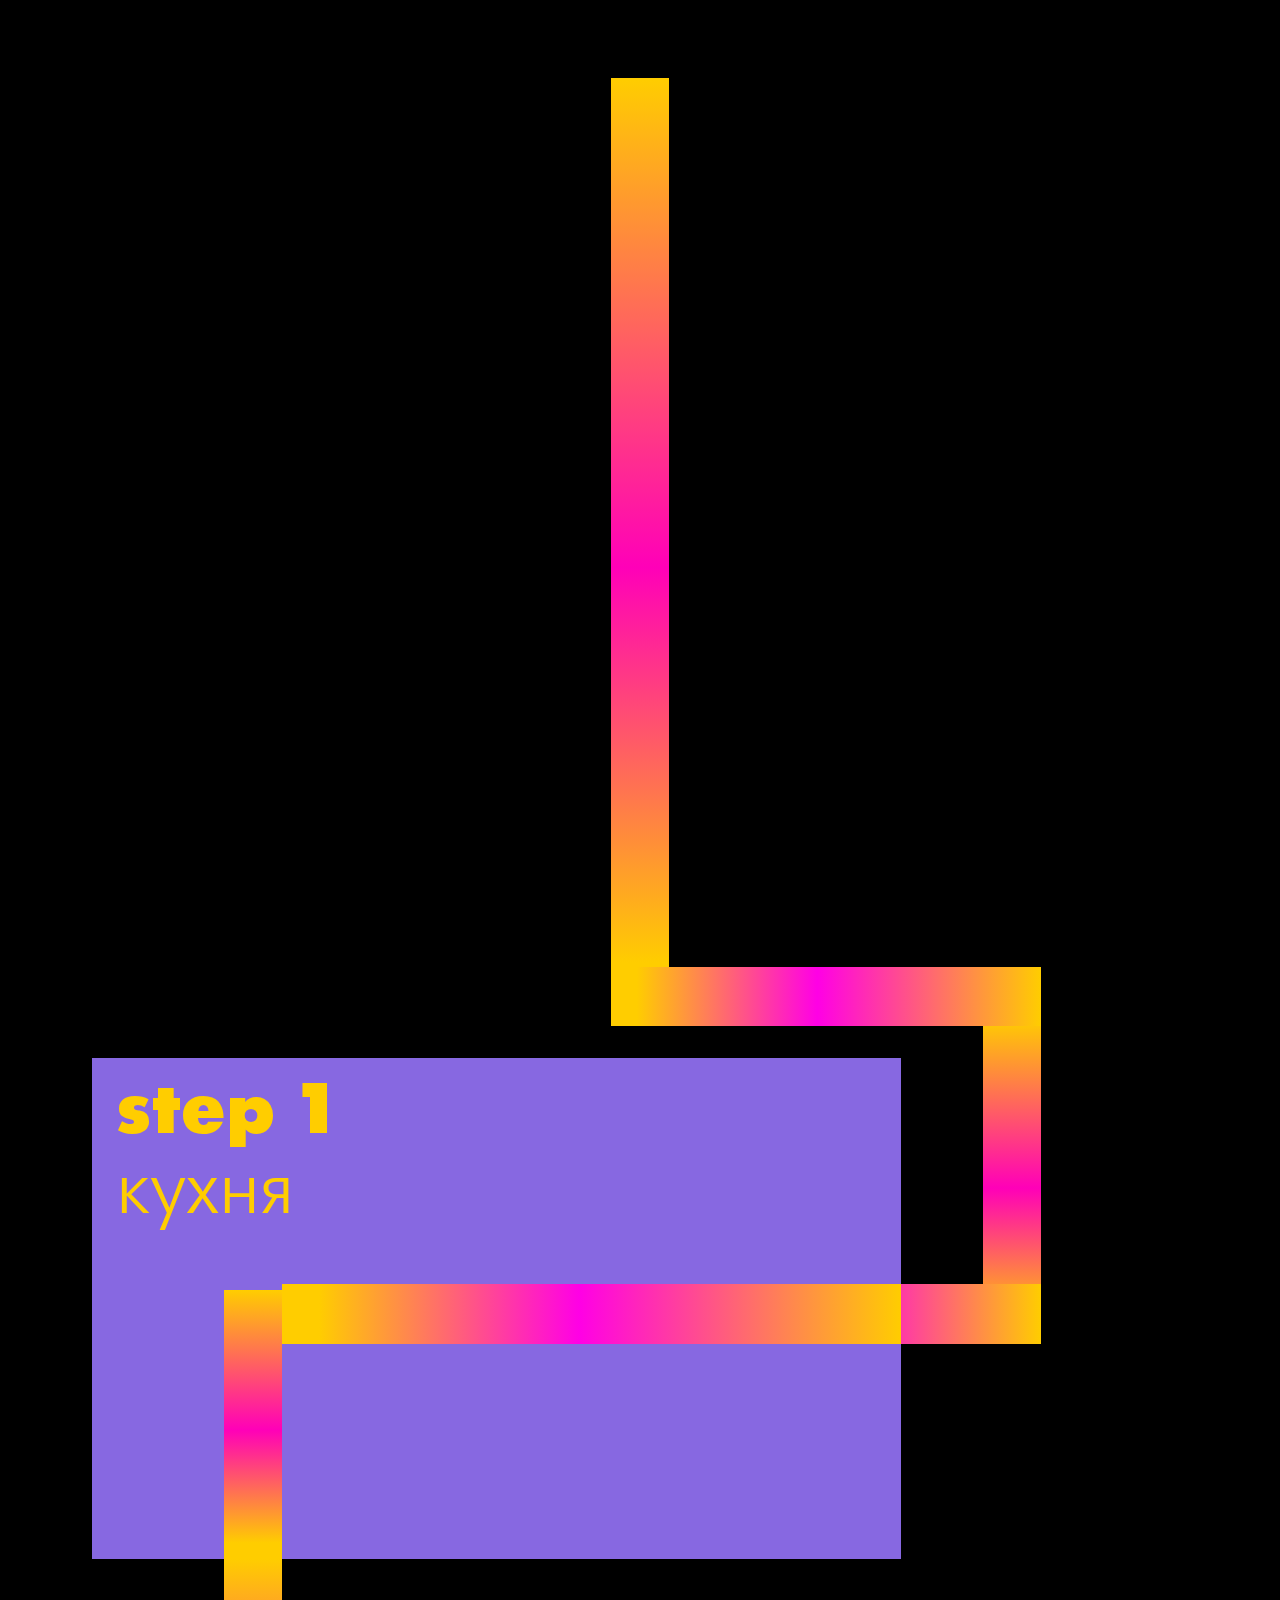
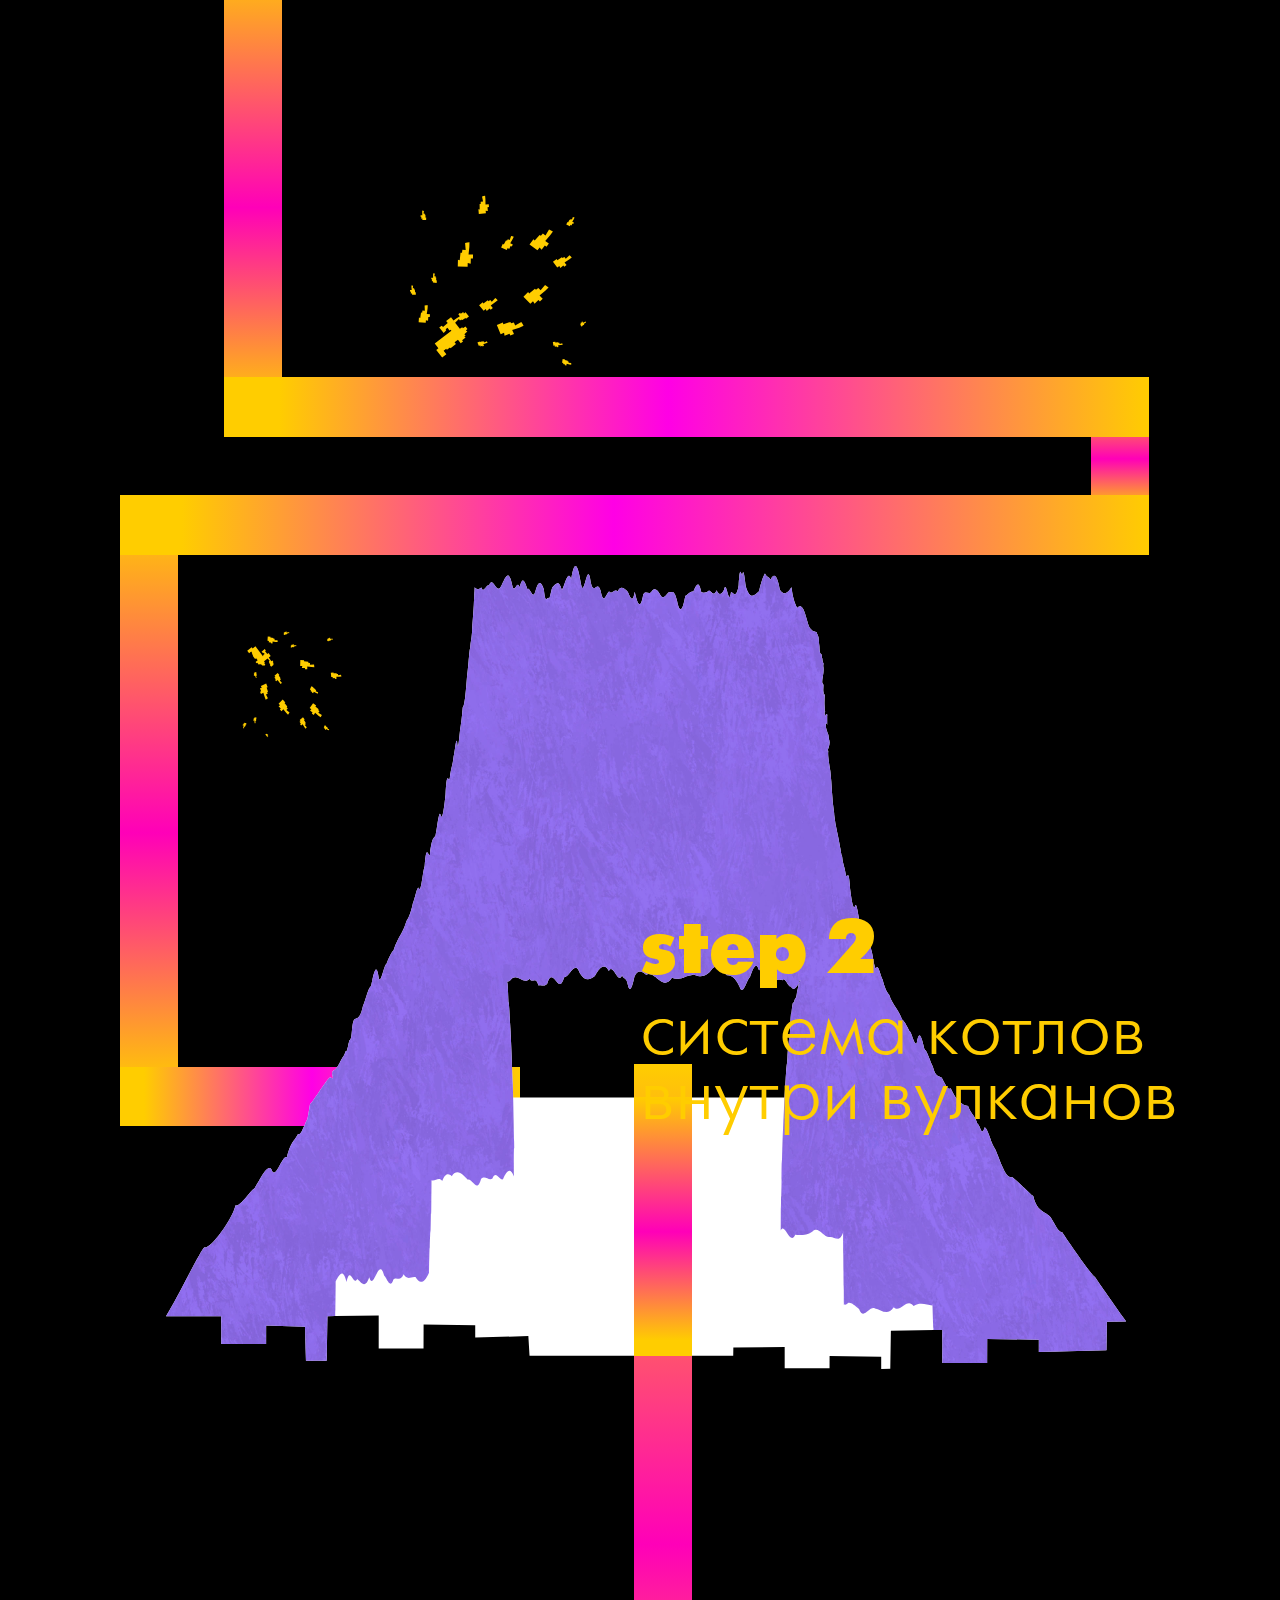
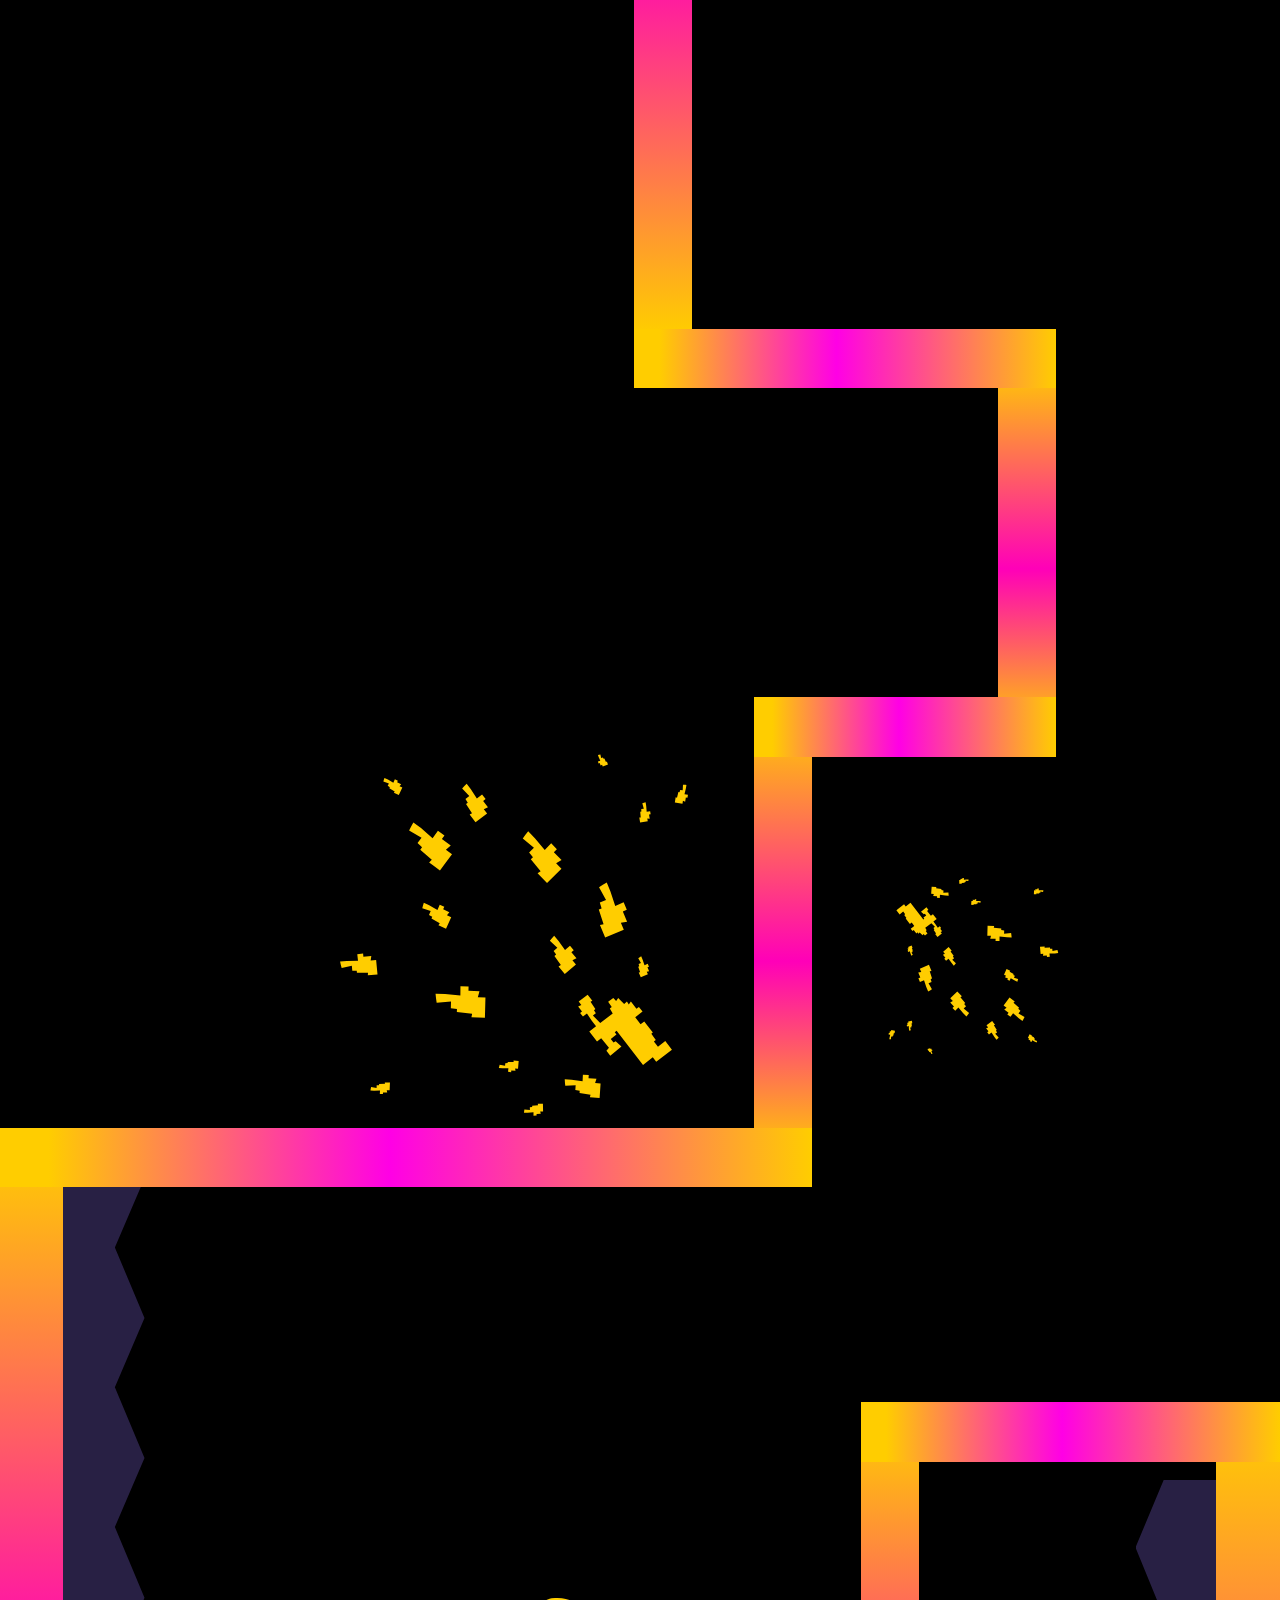
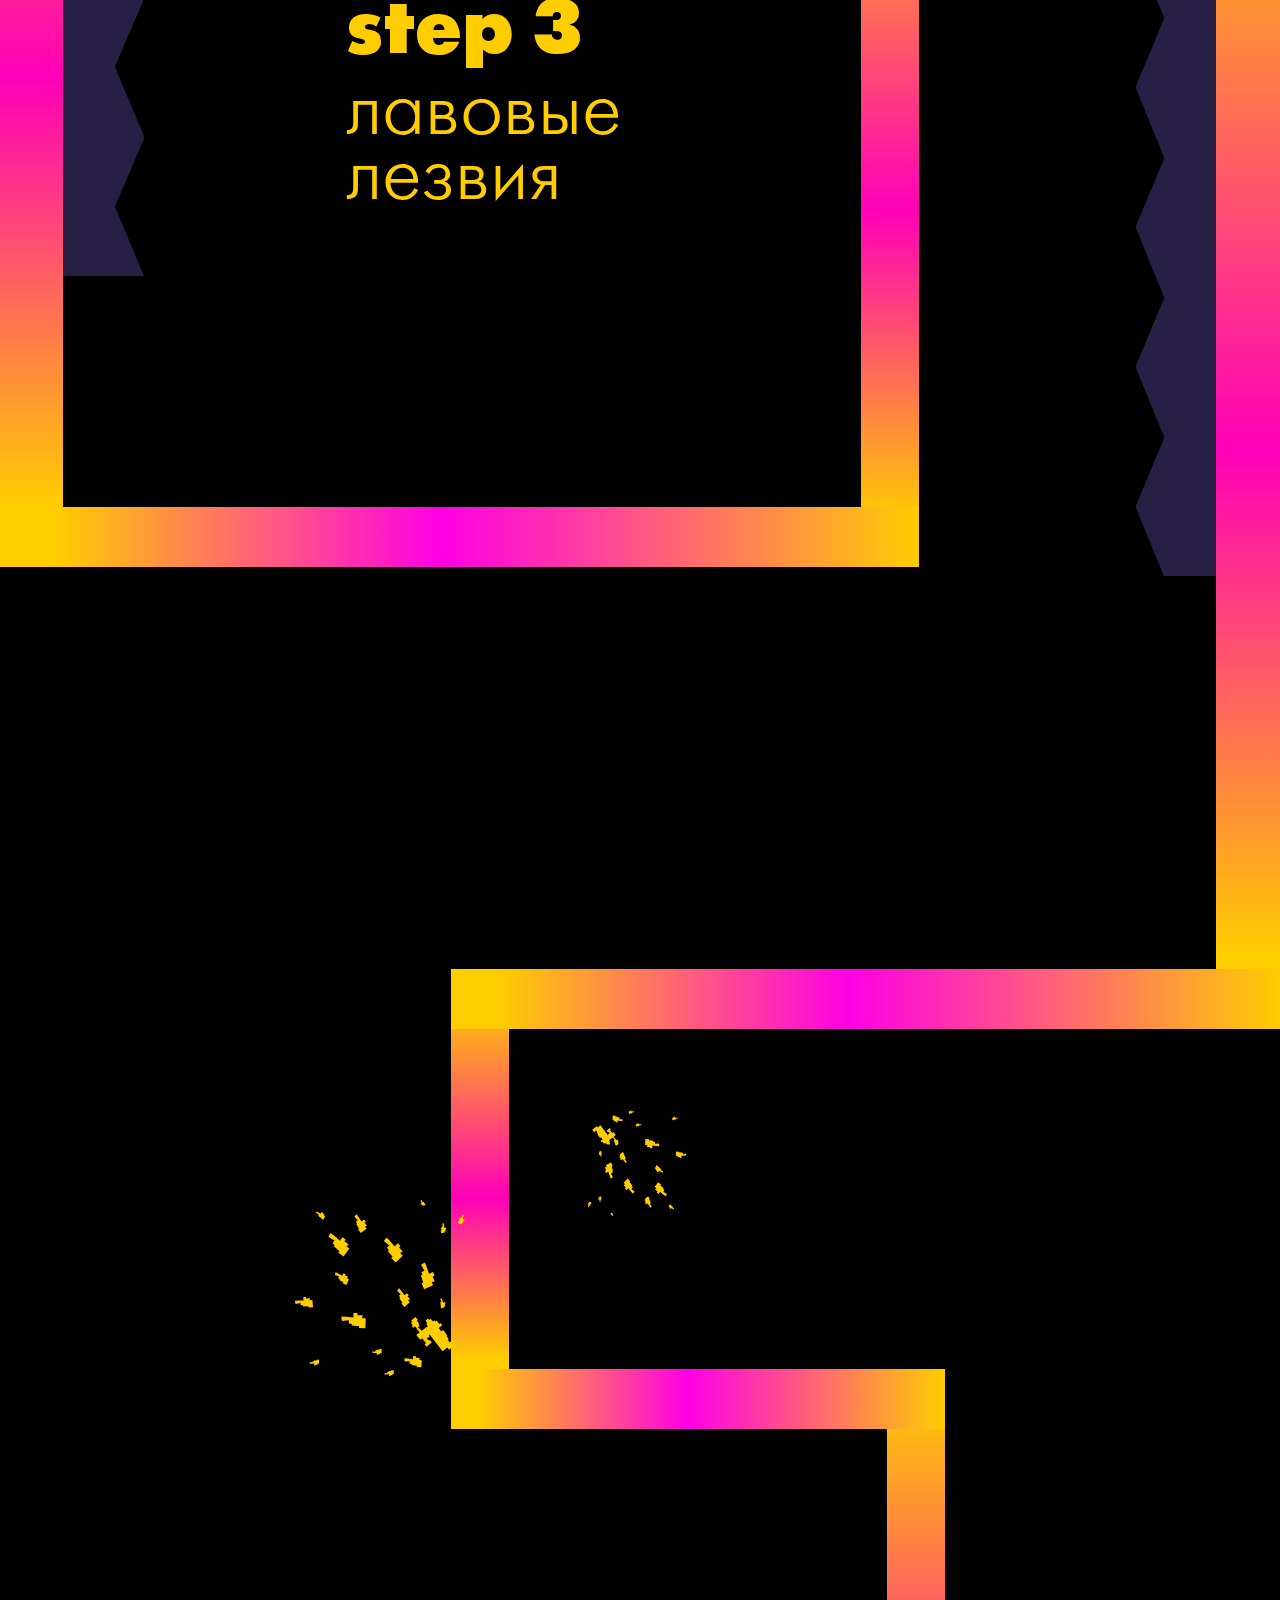
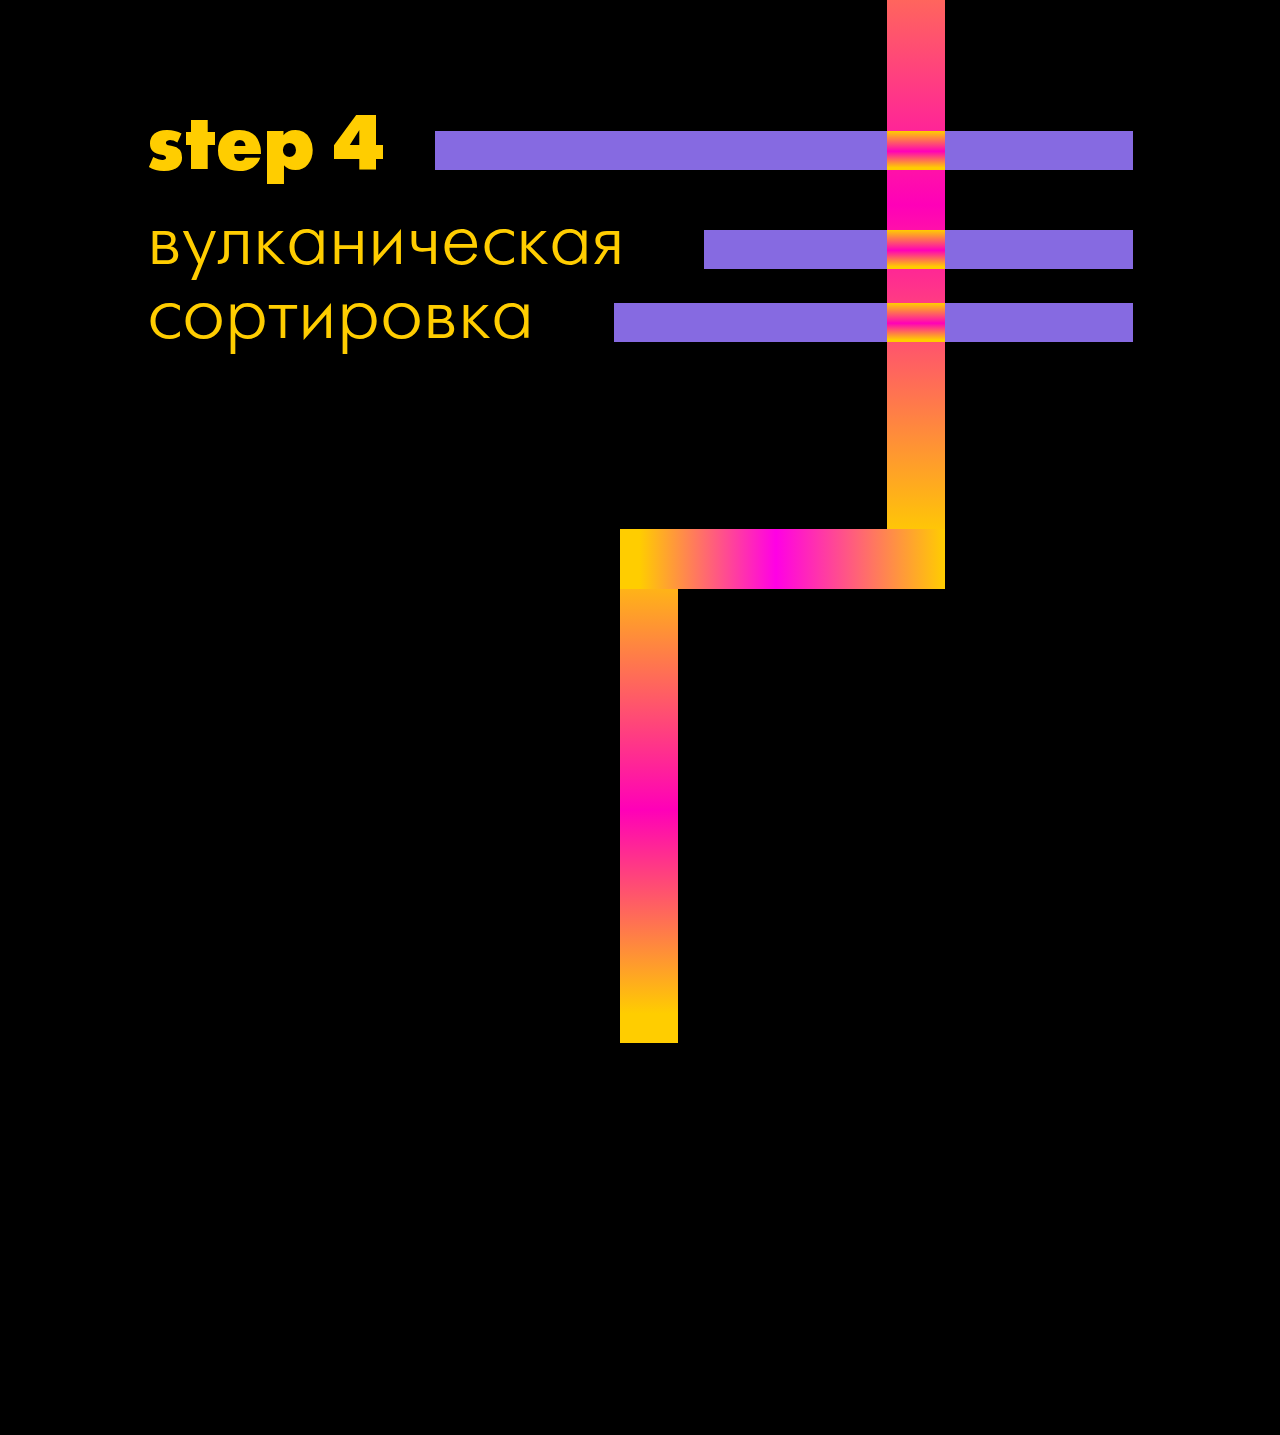
==== index.html @ bd67bb0a "dd" ====
<!DOCTYPE html>
<html lang="en" dir="ltr">
  <head>
    <meta charset="utf-8">
    <meta name="viewport" content="width=device-width">
    <link rel="stylesheet" href="stylesheets/style.css">
    <title></title>
    <style media="screen">
    html {
      background: grey;
    }
      body {
        background-color: black;
        /* width: 1280px; */
        margin: 0 auto;
        position: relative;
        display: block;
      }
      body::before {
content: "";
position: absolute;
left: 0;
top: 0;
right: 0;
/* background: url('images/phone.png') no-repeat; */
height: 100%;
display: block;
opacity: .2;
}


@media only screen and (min-device-width: 768px) and (max-device-width: 1024px) {
.bleach {
  left: 9%;
  top: 0%;
}
.name {
  width: 50%;
  height: 50%;
}
.begin {
    left: 34.8%;
}
.bag {
    right: 0%;
  }
  .sort p {
  line-height: 73px;
  margin-top: 73px;
  }
  .bladestext p {
  line-height: 51px;
  margin-top: 12px;
  }
  .deskbowltext p {
    line-height: 51px;
    margin-top: 12px;
  }
  .deskbowltext {
    top: 31.1%;
  }
  .sprite {
    height: 200px;
    width: 226.6px;
    animation: mobilesprite 0.7s steps(1) alternate infinite;
  }
  .sprite2 {
    height: 200px;
    width: 226.6px;
    animation: mobilesprite 0.7s steps(1) alternate infinite;
  }
  .sprite3 {
    height: 200px;
    width: 226.6px;
    animation: mobilesprite 0.7s steps(1) alternate infinite;
  }
  .sprite4 {
    left: 15%;
    height: 200px;
    width: 226.6px;
    animation: mobilesprite 0.7s steps(1) alternate infinite;
  }
  .q {
    right: 93.08%
  }
  .u {
    left: 93%;
  }
  .contain {
    margin-top: 120%;
}
}
@keyframes mobilesprite {
  0% {background-position: 0px;}
  20% {background-position: -226.6px;}
  40% {background-position: -453.2px;}
  60% {background-position: -679.8px;}
  80% {background-position: -906.4px;}
}
@media only screen and (min-device-width: 1310px) and (max-device-width: 1440px) {
.main img {
margin-top: 7%;
}
.begin {
left: 38.8%;
}
}
@media only screen and (min-device-width: 320px) and (max-device-width: 480px) and (orientation: portrait) {
.bleach {
  display: none;
}
.begin {
  background: url("images/upphone.svg") no-repeat;
  background-size: contain;
  left: calc(50% - 35px);
  top: 1%;
  width: 70px;
  height: 60px;
}
.kitchen {
  top: 22%;
    bottom: 73%;
    left: 9.2%;
    right: 20.6%;
}
.kitchentwo {
  top: 22%;
    bottom: 73%;
    left: 9.2%;
    right: 20.6%;
    opacity: 1;
}
.kitchen h1 {
  margin-left: 10px;
  padding-top: 10px;
  font-size: 10vw;
}
.kitchen p {
  font-size: 10vw;
  margin-top: -10px;
  margin-left: 10px;
}
.kitchenline {
  height: 5.66vw;
    bottom: 75.3%;
    left: 25.5%;
    right: 20.6%;
}
.kitchenline2 {
  top: 24.32%;
    left: 25.5%;
    right: 67.97%;
    bottom: 73%;
    z-index: 19;
}
.main {
  display: none;
}
.phonemain {
display: block;
position: relative;
padding-top: 97%;
}
.phonemain img {
  width: 100%;
}
.deskbowl {
  display: none;
}
.phbowl {
  position: relative;
  background: url("images/fifi.svg") no-repeat;
  background-size: 120% auto;
  background-position: center;
  width: 100vw;
  height: 100vw;
  margin-top: 375vw;
}
.deskbowltext {
  right: 11%;
    top: 548vw;
}
.deskbowltext h1 {
  font-size: 10vw;
}
.deskbowltext p {
  margin-top: 10px;
  font-size: 10vw;
  line-height: 9vw;
  width: 76vw;
}
.sprite {
  width: 32.58vw;
  height: 29.92vw;
  top: auto;
  bottom: 327vw;
}
.sprite2 {
  width: 32.58vw;
  height: 29.92vw;
  top: 51%;
  left: 54%;
}
.sprite3 {
  top: 518vw;
right: 48%;
width: 32.58vw;
height: 29.92vw;
}
.sprite4 {
  top: 20%;
  left: 18%;
  width: 32.58vw;
  height: 29.92vw;
}
.bowl h1 {
  margin-left: 21px;
  margin-top: -320px;
  font-size: 6vw;
  width: 300px;
}
.bowl p {
  margin-left: 21px;
  margin-top: -7px;
  font-size: 6vw;
  width: 280px;
  line-height: 28px;
}
.contain {
  margin-top: 181%
}
.blades {
}
.bladestwo {

}
.blade-right {
  position: relative;
  height: 421px;
  width: 30px;
  display: inline-block;
  background-image: url("images/jojo.svg");
  background-position: top 0px right 0px;
  animation: bladee 2s steps(1) infinite;
}
.blade-leftt {
  position: relative;
  height: 421px;
  display: inline-block;
  width: 110.5px;
  overflow: hidden;
  margin-left: -25px;
  background-image: url("images/jojo.svg");
  background-position: top 0px right 0px;
animation: bladee 2s steps(1) infinite;
}
.bladee-leftt {
  position: relative;
  height: 421px;
  display: inline-block;
  width: 110.5px;
  background-image: url("images/jojo.svg");
  background-position: top 0px right 0px;
  animation: bladee 2s steps(1) infinite;
}

.bladee-right {
  position: relative;
  height: 421px;
  width: 30px;
  margin-left: -25px;
  display: inline-block;
  background-image: url("images/jojo.svg");
  background-position: top 0px right 30px;
  animation: bladeetwo 2s steps(1) infinite;
}
.line1 {
  top: 150px;
  height: 6.1vw;
  left: 22%;
  right: 7%;
}
.line2 {
  top: 192px;
  height: 6.1vw;
  left: 42%;
  right: 7%;

}
.line3 {
top: 231px;
height: 6.1vw;
left: 35%;
right: 7%;
}
.squaree {
    position: absolute;
    width: 2.2vw;
    height: 2.2vw;
    right: 0;
    animation: step1 1s alternate infinite;
}
.sort {
  margin-top: 94%;
  padding: 0px;
}
.sort h1 {
  font-size: 10vw;
  margin-left: 7%;
  margin-bottom: 0px;
}
.sort p {
  font-size: 10vw;
  line-height: 9vw;
  margin-left: 7%;
  margin-top: 7vw;
  width: 60vw;
}
.bladestext {
  left: 48%;
    top: 53%;
}
.bladestext h1 {
  font-size: 10vw;
}
.bladestext p {
  font-size: 10vw;
  width: 1vw;
  line-height: 9vw;
  margin-top: 4vw;
}
.endgame {
  margin-top: 401%;
}
.a {
  top: 78px;
  bottom: 82.6%;
  left: 47%;
  right: 47.2%;
}
.b {
  height: 5.66vw;
    left: 47%;
    bottom: 82.6%;
    right: 6.7%;
}
.c {
  bottom: 75.3%;
  top: 17.2%;
  left: 87.8%;
  right: 6.7%;
}
.d {
  left: 52.1%;
      height: 5.66vw;
      right: 6.7%;
      bottom: 75.3%;
}
.e {
  top: 23.9%;
    bottom: 70%;
    left: 25.5%;
    right: 67.97%;
}
.f {
  left: 25.5%;
    right: 15.23%;
  bottom: 70%;
height: 5.66vw;
}
.g {
  top: 30%;
    left: 79.2%;
    right: 15.23%;
    bottom: 68%;
}
.h {
  height: 5.66vw;
    bottom: 68%;
    left: 9.4%;
    right: 15.23%;
}
.i {
top: 32%;
right: 85.1%;
}
.j {
  height: 5.66vw;
    bottom: 65.2%;
    left: 9.4%;
    right: 46%;
}
.k {
  top: 34.41%;
    bottom: 50.3%;
    right: 46%;
    left: 48.5%;
    z-index: 1;
}
.l {
  bottom: 50.3%;
  height: 5.66vw;
    left: 48.5%;
    right: 6.5%;
}
.m {
  top: 49.5%;
    bottom: 49.5%;
    left: 87.5%;
    right: 6.5%;
}
.n {
  height: 5.66vw;
bottom: 49.5%;
left: 19.5%;
right: 6.5%;
}
.o {
  left: 19.5%;
  top: 50.5%;
  right: 74.5%;
  bottom: 46%;

}
.p {
  height: 5.66vw;
    bottom: 46%;
    left: 0%;
    right: 74.5%;
  }
.q {
  top: 54%;
    bottom: 31.5%;
    left: 0%;
    right: 88%;
}
.r {
  height: 5.66vw;
    bottom: 31.5%;
    left: 0%;
    right: 46%;
}
.s {
  top: 59%;
    bottom: 31.5%;
    left: 48%;
    right: 46%;
}
.t {
  height: 5.66vw;
bottom: 40.8%;
left: 48%;
right: 0%;
}
.u {
  top: 59%;
    left: 87.9%;
    bottom: 25.6%;
    right: 0%;
}
.v {
  height: 5.66vw;
    bottom: 25.6%;
    left: 54.2%;
    right: 0%;
}
.w {
  top: 74.2%;
  left: 54.2%;
  right: 40%;
  bottom: 23.1%;
}
.ac {
  height: 5.66vw;
  bottom: 23.1%;
  left: 54.2%;
  right: 16%;
}
.ad {
  top: 76.7%;
    bottom: 10.8%;
    left: 78%;
    right: 16%;
}
.ae {
  right: 16%;
  height: 5.66vw;
    bottom: 10.8%;
    left: 48.4%;
}
.af {
  top: 88.8%;
bottom: 4%;
left: 48.4%;
right: 46.07%;
}
}

    </style>
  </head>


  <body>
<div class="sprite">
</div>
<div class="sprite2">
</div>
<div class="sprite3">
</div>
<div class="brizgcont">
</div>
<div class="sdohlacontparent">
  <div class="sdohlacont">
  </div>
</div>


<div class="sdohlacont2">
</div>
<div class="sdohlacont3">
</div>
<div class="littlecont">
</div>
<div class="littlecont2">
</div>

<div class="a">

</div>
<div class="b">

</div>
<div class="c">

</div>
<div class="d">

</div>
<div class="e">

</div>
<div class="f">

</div>
<div class="g">

</div>
<div class="h">

</div>
<div class="i">

</div>
<div class="j">

</div>
<div class="k">

</div>
<div class="l">

</div>
<div class="m">

</div>
<div class="n">

</div>
<div class="o">

</div>
<div class="p">

</div>
<div class="q">

</div>
<div class="r">

</div>
<div class="s">

</div>
<div class="t">

</div>
<div class="u">

</div>
<div class="v">

</div>
<div class="w">

</div>

<div class="ac">

</div>
<div class="ad">

</div>
<div class="ae">

</div>
<div class="af">

</div>

    <div class="begin">
    </div>
    <div class="main">
      <img src="images/desktop.svg" alt="">
    </div>
    <div class="phonemain">
<img src="images/mainvul.svg" alt="">
    </div>

  <div class="kitchen">
  <h1>step 1</h1>
  <p>кухня</p>
  </div>

  <div class="kitchentwo">
  <div class="banana">
    <img src="images/banana.svg" alt="">
  </div>
  <div class="banana2">
    <img src="images/banana.svg" alt="">
  </div>
  <div class="banana3">
    <img src="images/banana.svg" alt="">
  </div>
  <div class="lemon">
    <img src="images/lemon.svg" alt="">
  </div>
  <div class="lemon2">
  <img src="images/lemon.svg" alt="">
  </div>
  <div class="lemon3">
    <img src="images/lemon.svg" alt="">
  </div>
  </div>

    <div class="kitchenline">
    </div>
    <div class="kitchenline2">
    </div>


      <div class="deskbowl">
          <img src="images/fifi.svg" alt="">
          <div class="candy">
      <div class="candy1">
      <img src="images/candy.svg" alt="">
      </div>
      <div class="candy2">
      <img src="images/candy.svg" alt="">
      </div>
      <div class="candy3">
      <img src="images/candy.svg" alt="">
      </div>
      <div class="candy4">
      <img src="images/candy.svg" alt="">
      </div>
          </div>
          <div class="candyline">
          </div>
      </div>

<div class="phbowl">

</div>





<div class="contain">
    <div class="blades">
      <div class="blade-right">
      </div>
      <div class="blade-leftt">
      </div>
    </div>

    <div class="bladestwo">

      <div class="bladee-leftt">
      </div>
      <div class="bladee-right">
      </div>

    </div>

</div>

<div class="bladestext">
  <h1>step 3</h1>
  <p>лавовые лезвия</p>
</div>

<div class="deskbowltext">
  <h1>step 2</h1>
  <p>cистема котлов внутри вулканов</p>
</div>

    <div class="sort">
      <h1>step 4</h1>
      <p>вулканическая сортировка</p>
      <div class="line1">
<div class="response">
<div class="squaree">
</div>
<div class="squaree2">
</div>
<div class="squaree3">
</div>
<div class="squaree4">
</div>
<div class="squaree5">
</div>
<div class="squaree6">
</div>
</div>

<div class="response2">
<div class="squaree">
</div>
<div class="squaree2">
</div>
<div class="squaree3">
</div>
<div class="squaree4">
</div>
<div class="squaree5">
</div>
<div class="squaree6">
</div>
</div>
        <div class="aaaa">
        </div>
      </div>
      <div class="line2">
        <div class="response3">
        <div class="squaree">
        </div>
        <div class="squaree2">
        </div>
        <div class="squaree3">
        </div>
        <div class="squaree4">
        </div>
        <div class="squaree5">
        </div>
        <div class="squaree6">
        </div>
        </div>
        <div class="response4">
        <div class="squaree">
        </div>
        <div class="squaree2">
        </div>
        <div class="squaree3">
        </div>
        <div class="squaree4">
        </div>
        <div class="squaree5">
        </div>
        <div class="squaree6">
        </div>
        </div>
        <div class="aaaa2">
        </div>
      </div>

      <div class="line3">
        <div class="response5">
        <div class="squaree">
        </div>
        <div class="squaree2">
        </div>
        <div class="squaree3">
        </div>
        <div class="squaree4">
        </div>
        <div class="squaree5">
        </div>
        <div class="squaree6">
        </div>
        </div>

        <div class="response6">
        <div class="squaree">
        </div>
        <div class="squaree2">
        </div>
        <div class="squaree3">
        </div>
        <div class="squaree4">
        </div>
        <div class="squaree5">
        </div>
        <div class="squaree6">
        </div>
        </div>
        <div class="aaaa3">
        </div>
      </div>
    </div>



    <div class="umirayu">
    <!-- <div class="squares">
      <div class="square">
      </div>
      <div class="square2">
      </div>
      <div class="square3">
      </div>
      <div class="square4">
      </div>
      <div class="square5">
      </div>
      <div class="square6">
      </div>
      <div class="square7">
      </div>
      <div class="square8">
      </div>
      <div class="square9">
      </div>
      <div class="square10">
      </div>
      <div class="square11">
      </div>
      <div class="square12">
      </div>
    </div> -->
    <!-- <div class="squares2">
      <div class="square">
      </div>
      <div class="square2">
      </div>
      <div class="square3">
      </div>
      <div class="square4">
      </div>
      <div class="square5">
      </div>
      <div class="square6">
      </div>
      <div class="square7">
      </div>
      <div class="square8">
      </div>
      <div class="square9">
      </div>
      <div class="square10">
      </div>
      <div class="square11">
      </div>
      <div class="square12">
      </div>
    </div> -->
    <!-- <div class="squares3">
      <div class="square">
      </div>
      <div class="square2">
      </div>
      <div class="square3">
      </div>
      <div class="square4">
      </div>
      <div class="square5">
      </div>
      <div class="square6">
      </div>
      <div class="square7">
      </div>
      <div class="square8">
      </div>
      <div class="square9">
      </div>
      <div class="square10">
      </div>
      <div class="square11">
      </div>
      <div class="square12">
      </div>
    </div> -->
    </div>


    <div class="endgame">
    <img src="images/bonap.svg" alt="">
    </div>

<div class="parent">
  <div class="bottom">
  </div>
</div>

<div class="sprite4">
</div>

<div class="bleach">
  <div class="name">
<img src="images/name.svg" alt="">
  </div>
</div>
<div class="bag">
  <div class="name2">
<img src="images/name2.svg" alt="">
  </div>
</div>
</body>
</html>
---- stylesheets/style.css ----
@import "reset.css";
@import "layout.css";
@import "lines.css";
@import "responsive.css";
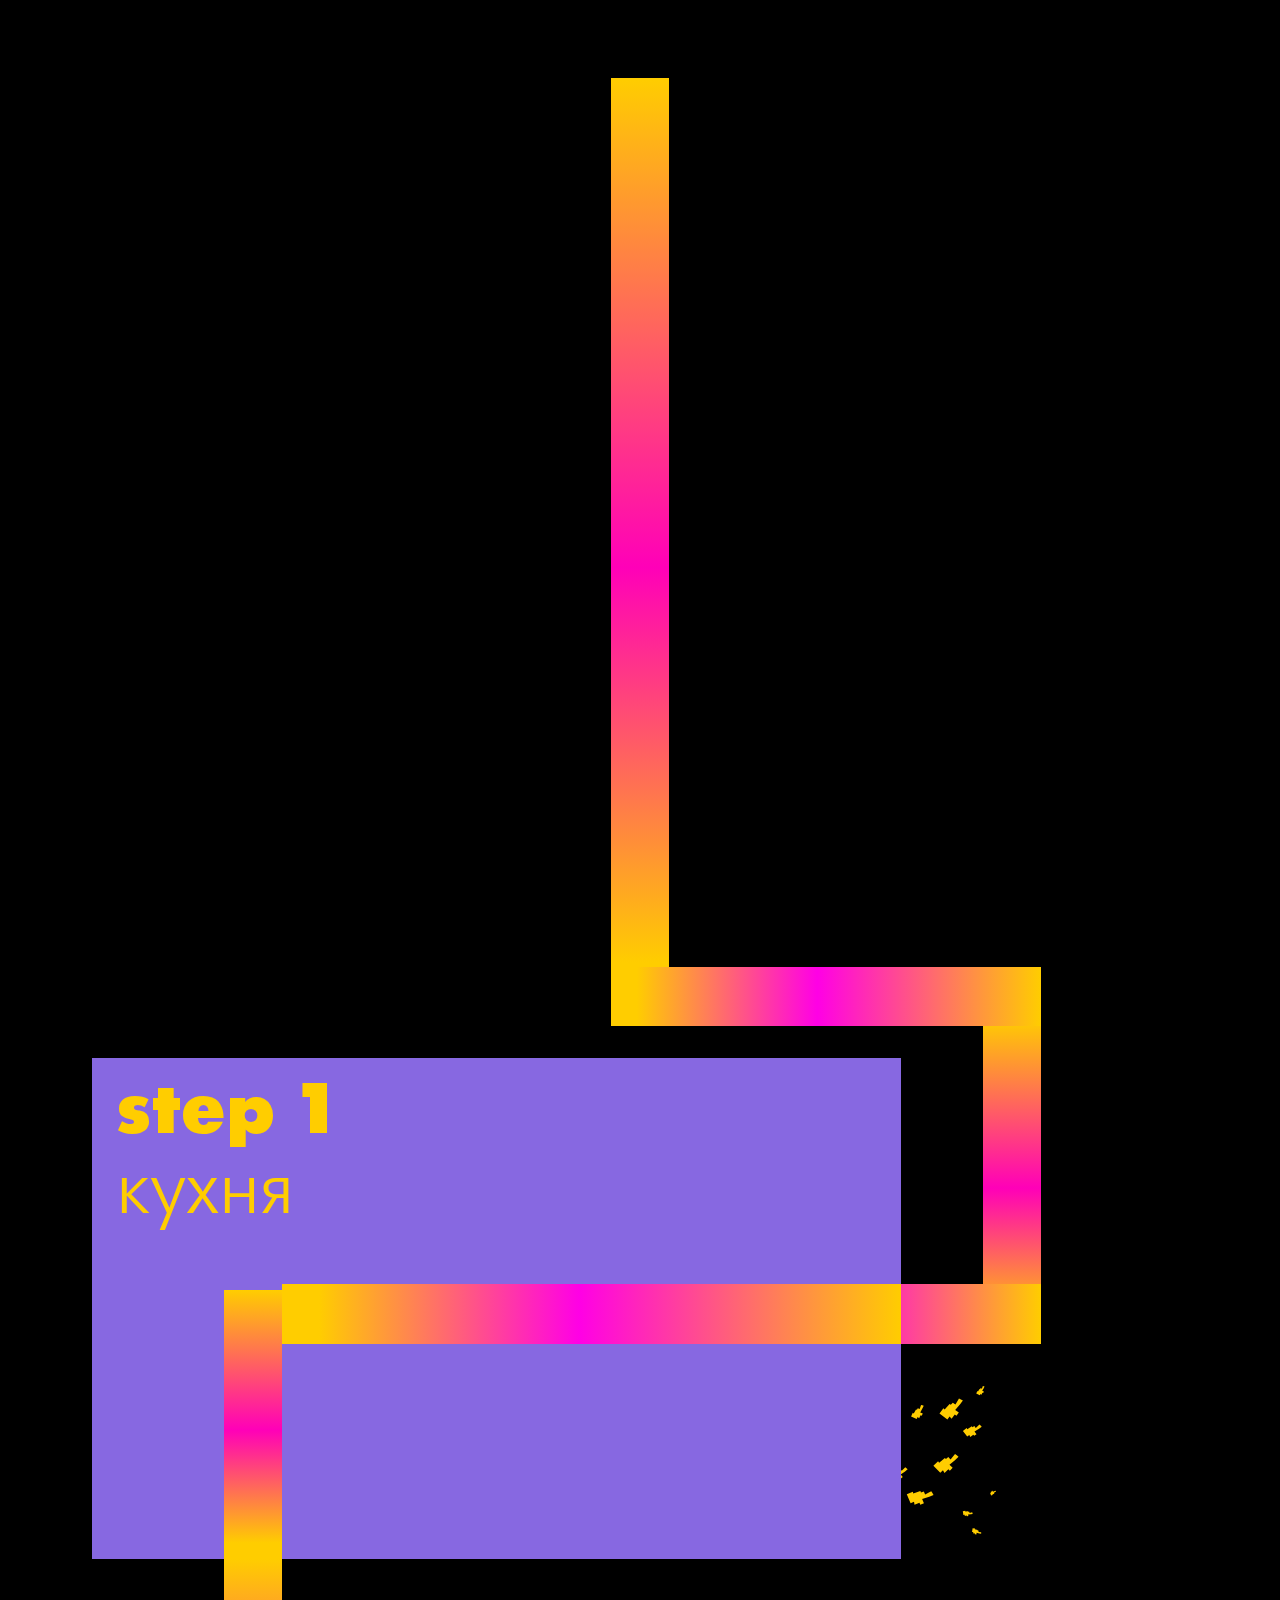
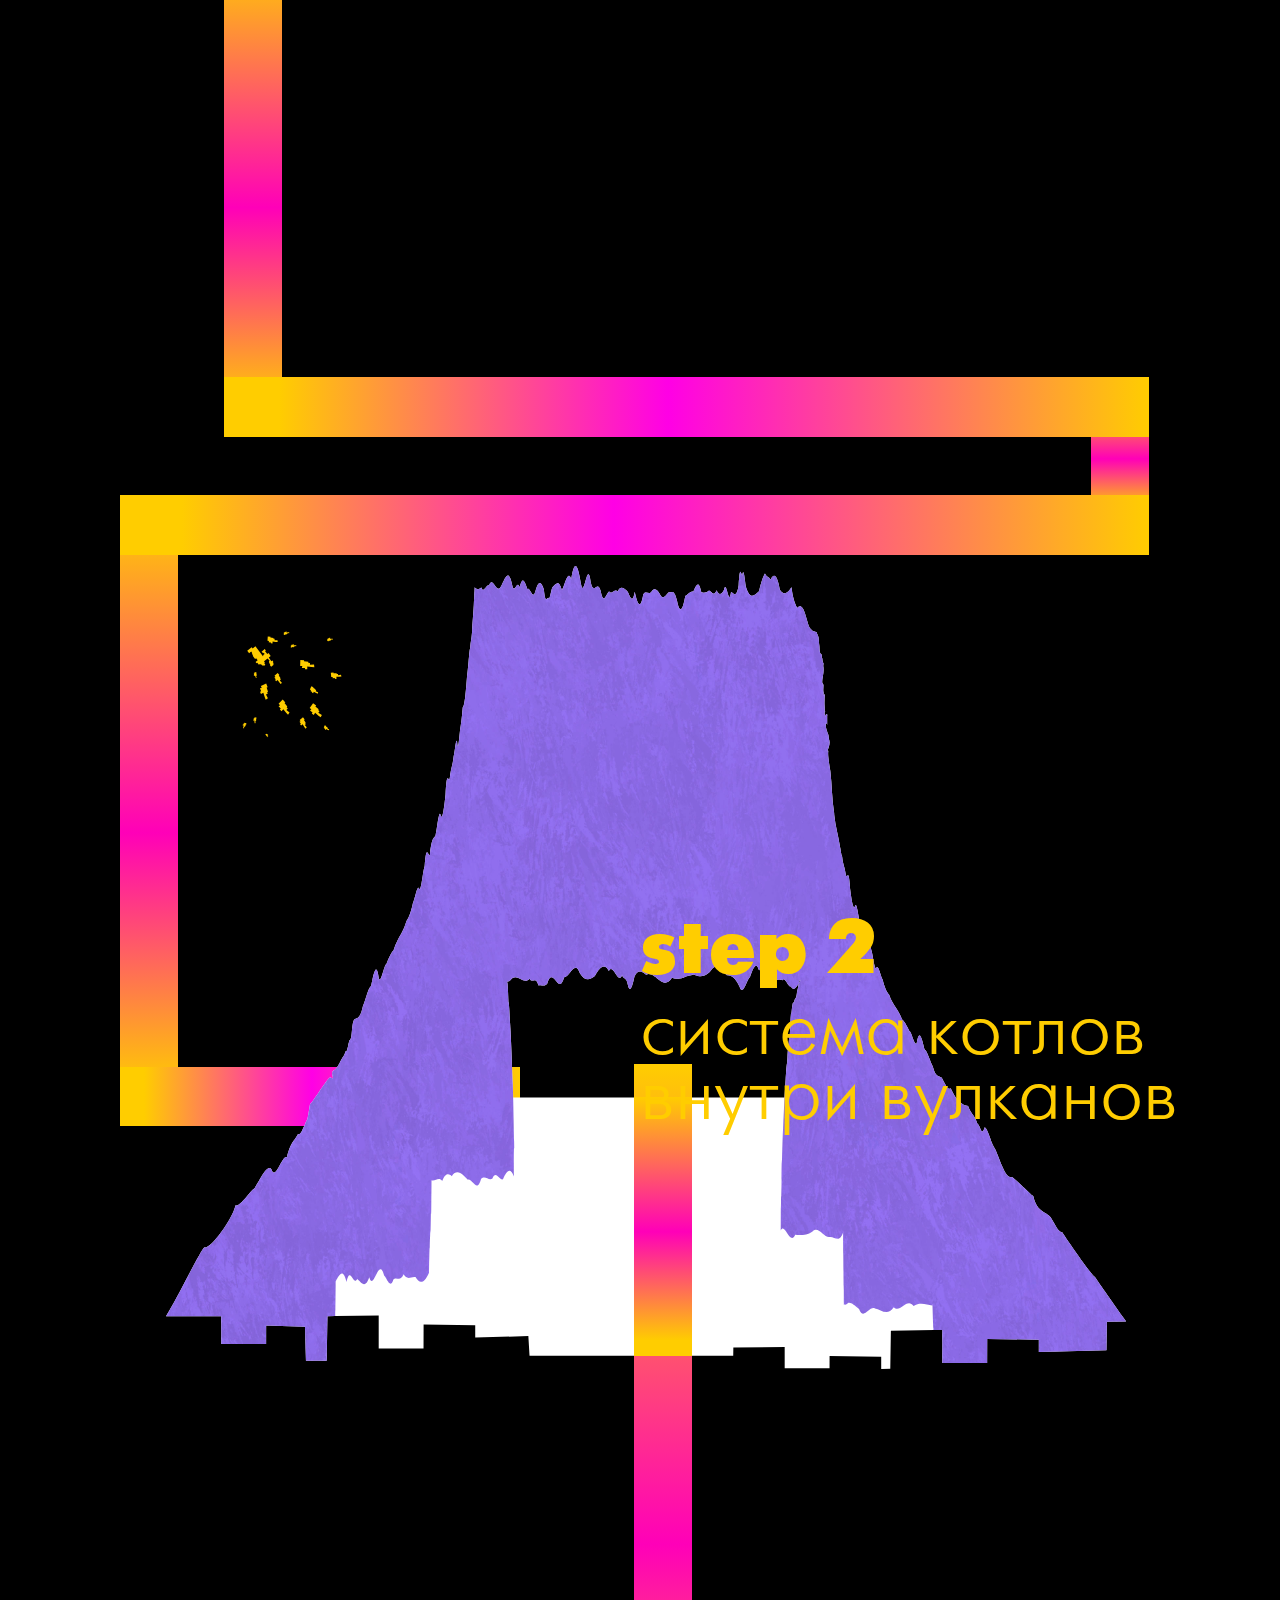
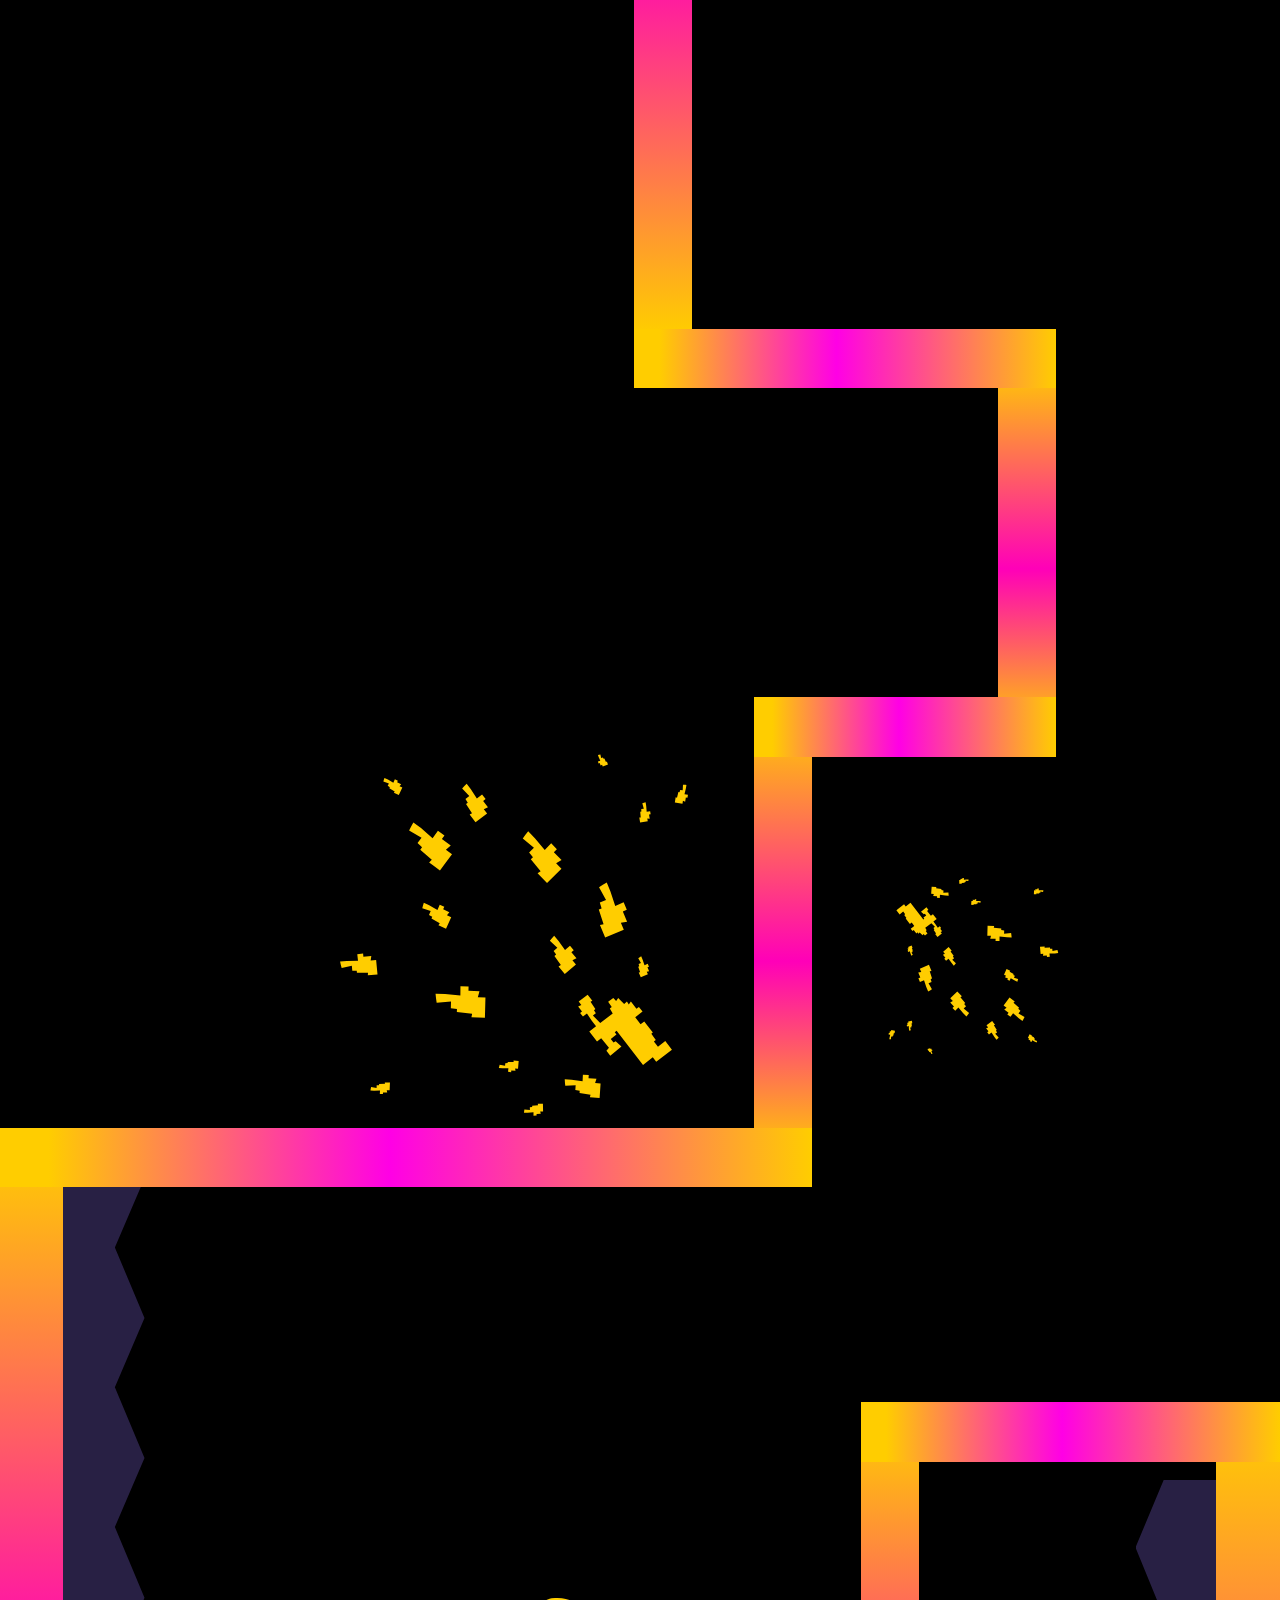
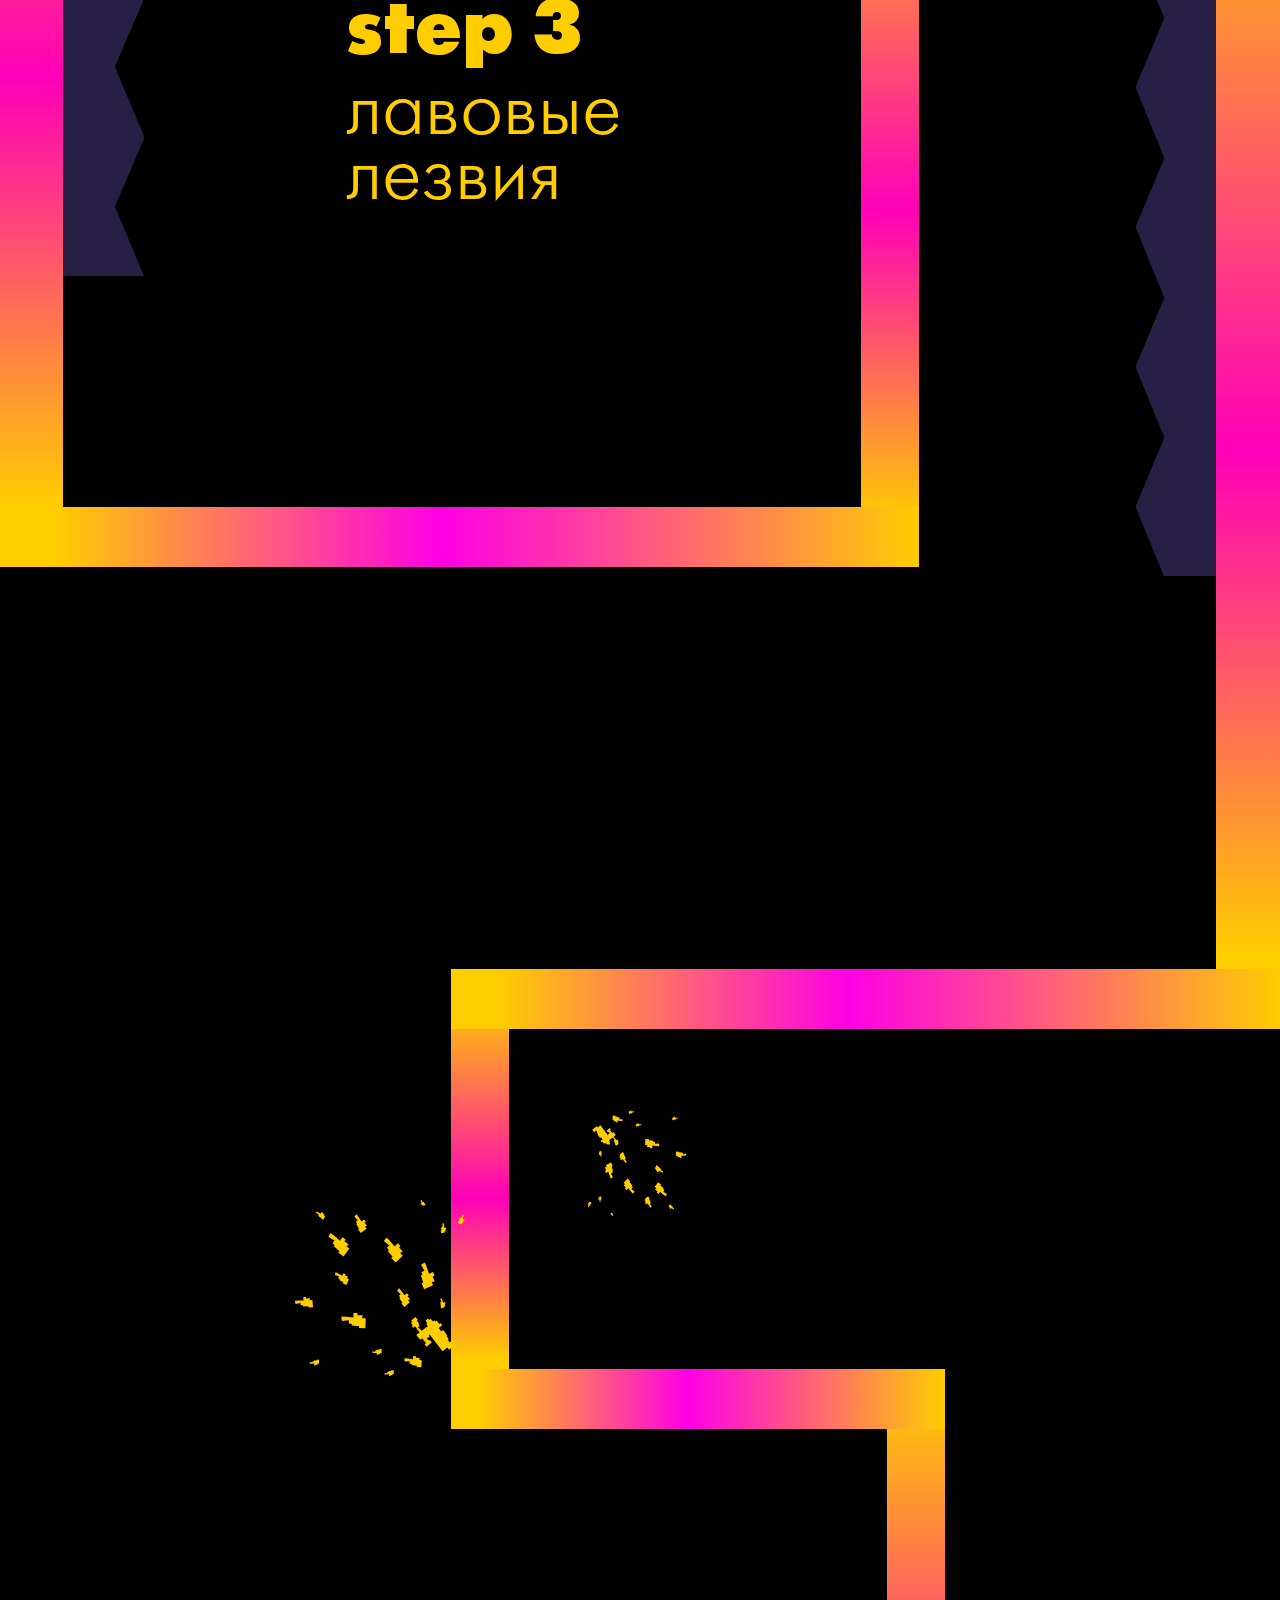
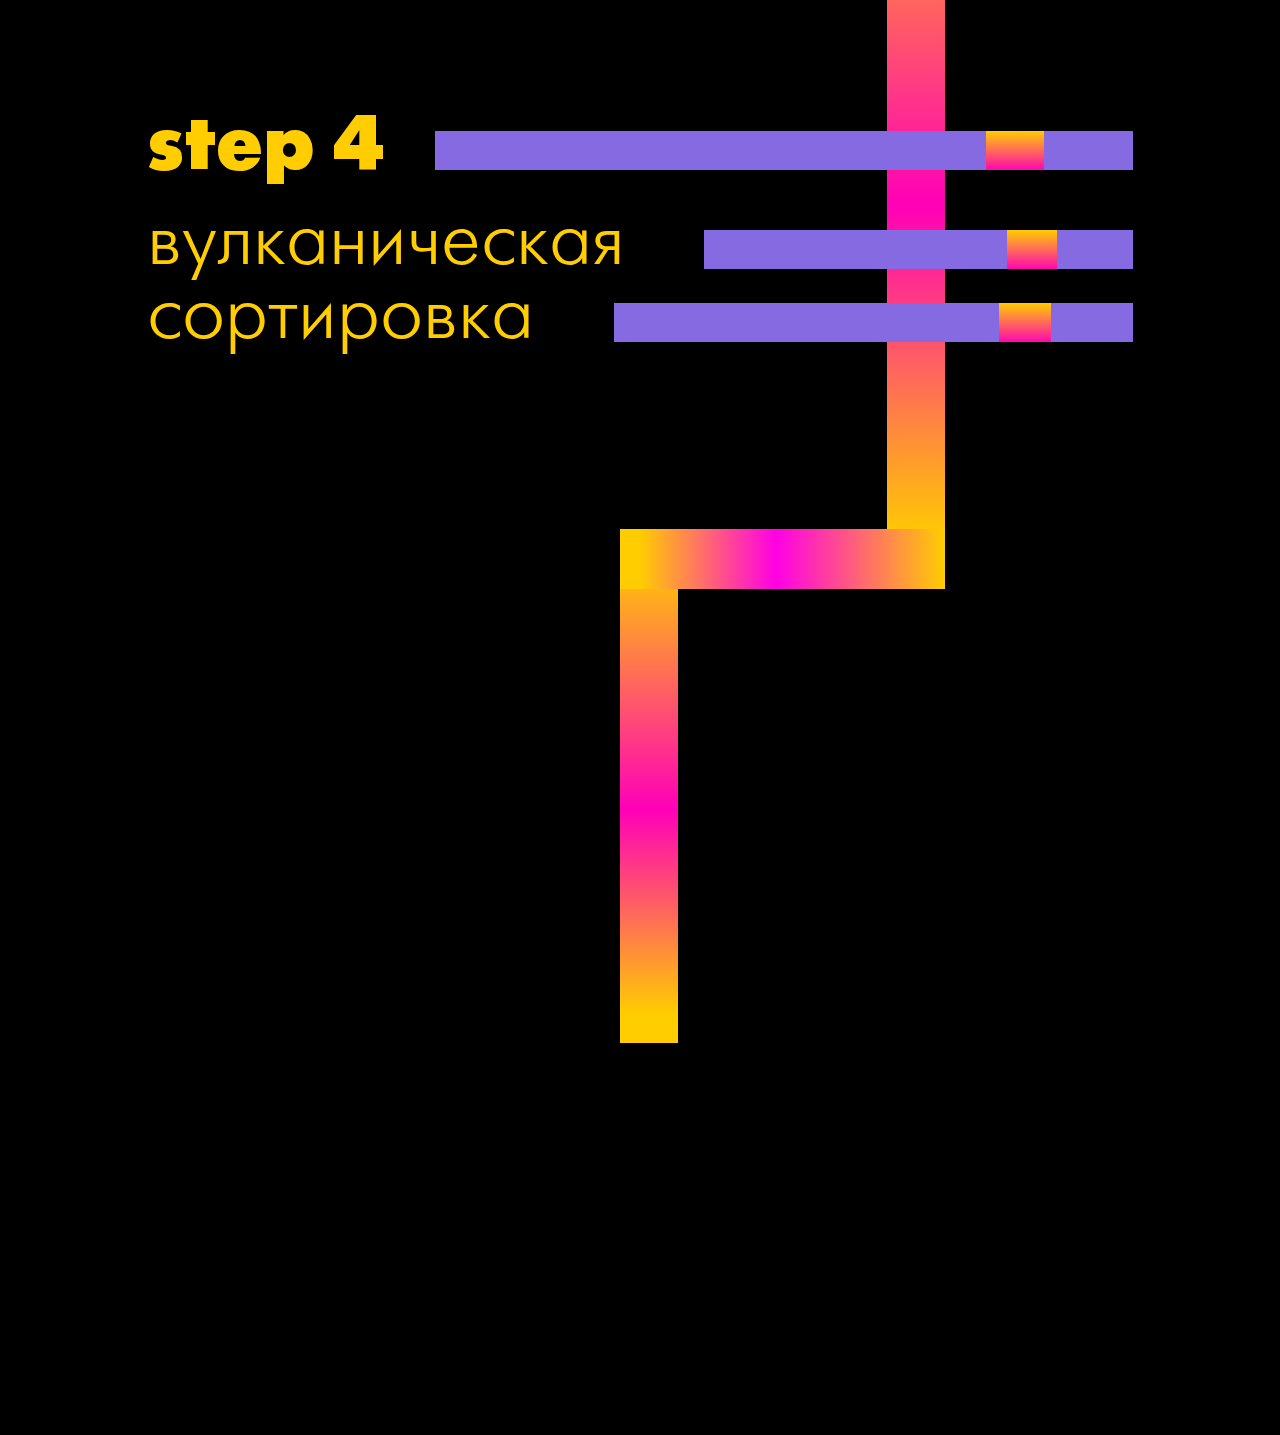
==== commit b603b59c: "fix" ====
--- a/index.html
+++ b/index.html
@@ -107,7 +107,16 @@
 }
 @media only screen and (min-device-width: 320px) and (max-device-width: 480px) and (orientation: portrait) {
 .bleach {
-  display: none;
+  top: 2.5%;
+  left: 12%;
+  width: 74.5vw;
+  height: 66.41vw;
+}
+.bag {
+  top: 1.5%;
+  right: 0%;
+  width: 51.81vw;
+  height: 55.41vw;
 }
 .begin {
   background: url("images/upphone.svg") no-repeat;
@@ -128,7 +137,54 @@
     bottom: 73%;
     left: 9.2%;
     right: 20.6%;
-    opacity: 1;
+}
+.banana img {
+    width: 47.24px;
+    height: 35.995px;
+}
+.banana2 img {
+    width: 50px;
+    height: 28.5px;
+}
+.banana3 img {
+    width: 50px;
+    height: 28.5px;
+}
+.lemon img {
+    width: 29px;
+    height: 23px;
+}
+.lemon2 img {
+    width: 19px;
+    height: 20.5px;
+}
+.lemon3 img {
+    width: 29px;
+    height: 23px;
+}
+@keyframes lemon {
+0% {left: 100%; top: 47%; transform: rotate(0deg);
+}
+50% {left: 23%; top: 47%; transform: rotate(0deg)}
+100% {left: 23%; top: 100%; transform: rotate(-90deg)}
+}
+@keyframes lemon2 {
+0% {left: 100%; top: 46%; transform: rotate(180deg);
+}
+40% {left: 23%; top: 46%; transform: rotate(90deg)}
+100% {left: 23%; top: 100%; transform: rotate(-90deg)}
+}
+@keyframes banana {
+0% {left: 100%; top: 44%; transform: rotate(19deg);
+}
+60% {left: 23%; top: 44%; transform: rotate(19deg)}
+100% {left: 23%; top: 100%; transform: rotate(-100deg)}
+}
+@keyframes banana2 {
+0% {left: 102%; top: 46%; transform: rotate(180deg);
+}
+50% {left: 23%; top: 46%; transform: rotate(180deg)}
+100% {left: 23%; top: 102%; transform: rotate(0deg)}
 }
 .kitchen h1 {
   margin-left: 10px;
@@ -168,6 +224,7 @@
   display: none;
 }
 .phbowl {
+  display: block;
   position: relative;
   background: url("images/fifi.svg") no-repeat;
   background-size: 120% auto;
@@ -281,24 +338,86 @@
   right: 7%;
 }
 .line2 {
-  top: 192px;
+  top: 231px;
   height: 6.1vw;
   left: 42%;
   right: 7%;
-
 }
 .line3 {
-top: 231px;
+top: 309px;
 height: 6.1vw;
 left: 35%;
 right: 7%;
 }
 .squaree {
-    position: absolute;
     width: 2.2vw;
     height: 2.2vw;
     right: 0;
-    animation: step1 1s alternate infinite;
+    animation: istep1 1s alternate infinite;
+    opacity: 1;
+}
+@keyframes istep1 {
+  0% {right: 0%;}
+  100% {right: 3vw;}
+}
+.squaree2 {
+  width: 2.2vw;
+  height: 2.2vw;
+  opacity: 1;
+  right: 0.7vw;
+  animation: istep2 1s alternate infinite;
+}
+@keyframes istep2 {
+  0% {right: 0.7vw;}
+  100% {right: 6.4vw;}
+}
+.squaree3 {
+  width: 2.2vw;
+  height: 2.2vw;
+  right: 0%;
+  top: 2.2vw;
+  opacity: 1;
+  animation: istep3 1s alternate infinite;
+}
+@keyframes istep3 {
+  0% {right: 0%;}
+  100% {right: 4.6vw;}
+}
+.squaree4 {
+  width: 2.2vw;
+  height: 2.2vw;
+  top: 2.2vw;
+  right: 0.7vw;
+  opacity: 1;
+  animation: istep4 1s alternate infinite;
+}
+@keyframes istep4 {
+  0% {right: 0.7vw;}
+  100% {right: 4.6vw;}
+}
+.squaree5 {
+  width: 2.2vw;
+  height: 2.2vw;
+  right: 0%;
+  top: 4vw;
+  opacity: 1;
+  animation: istep5 1s alternate infinite;
+}
+@keyframes istep5 {
+0% {right: 0%;}
+100% {right: 3vw;}
+}
+.squaree6 {
+  width: 2.2vw;
+  height: 2.2vw;
+  right: 0.7vw;
+  top: 4vw;
+  opacity: 1;
+  animation: istep6 1s alternate infinite;
+}
+@keyframes istep6 {
+0% {right: 0.7vw;}
+100% {right: 6.4vw;}
 }
 .sort {
   margin-top: 94%;
@@ -494,6 +613,115 @@
 left: 48.4%;
 right: 46.07%;
 }
+.icandy {
+  position: absolute;
+  left: 48.5%;
+  right: 46%;
+  top: 66%;
+  bottom: 1%;
+  overflow: hidden;
+  opacity: 0;
+}
+.icandyline {
+  position: absolute;
+background: linear-gradient(180deg, rgba(255,205,0,1) 0%, rgba(255,0,184,1) 52%, rgba(255,205,0,1) 94%);
+background-position: 0 0;
+z-index: 200;
+animation: ba 2.5s infinite;
+background-size: 100% 100%;
+top: 66%;
+bottom: 1%;
+left:  48.5%;
+right: 46%;
+opacity: 1;
+}
+.phbowl:hover .icandy {
+  opacity: 1;
+}
+.phbowl:hover .icandyline {
+  opacity: 0.3;
+}
+.icandy2 {
+  position: absolute;
+  top: -40%;
+  left: 0%;
+  animation: candybig 2s linear infinite;
+  animation-delay: 1s;
+}
+.icandy2 img {
+width: 100%;
+height: auto;}
+.icandy4 {
+  position: absolute;
+  top: -40%;
+  left: 0%;
+  animation: candybig 0.7s linear infinite;
+}
+.candy1 img {
+  width: 100%;
+  height: auto;}
+}
+.candy3 img {
+  width: 100%;
+  height: auto;}
+}
+.icandy4 img {
+width: 100%;
+height: auto;}
+.aaaa {
+    height: 6.1vw;
+    top: 0%;
+    right: 12.7%;
+    left: 78.9%;
+}
+.aaaa2 {
+    height: 6.1vw;
+    top: 0%;
+    right: 17.7%;
+    left: 70.6%;
+}
+.aaaa3 {
+    height: 6.1vw;
+    top: 0%;
+    right: 15.7%;
+    left: 74.1%;
+}
+.response2 {
+    height: 100%;
+    width: 8.88vw;
+    right: 4.6%;
+}
+.response {
+    height: 100%;
+    width: 8.8vw;
+    left: 70.4%;
+}
+.response3 {
+    height: 100%;
+    width: 8.8vw;
+    left: 58.4%;
+}
+.response4 {
+  height: 100%;
+  width: 8.8vw;
+  right: 6.5%;
+}
+.response5 {
+  height: 100%;
+  width: 8.8vw;
+  left: 64.1%;
+}
+.response6 {
+  height: 100%;
+  width: 8.8vw;
+  right: 5.3%;
+}
+.sdohlacont3 {
+    top: 14%;
+    width: 33.9vw;
+    height: 43.125vw;
+    right: 7%;
+  }
 }
 
     </style>
@@ -669,7 +897,22 @@
       </div>
 
 <div class="phbowl">
-
+  <div class="icandy">
+  <div class="candy1">
+  <img src="images/candy.svg" alt="">
+  </div>
+  <div class="icandy2">
+  <img src="images/candy.svg" alt="">
+  </div>
+  <div class="candy3">
+  <img src="images/candy.svg" alt="">
+  </div>
+  <div class="icandy4">
+  <img src="images/candy.svg" alt="">
+  </div>
+  </div>
+  <div class="icandyline">
+  </div>
 </div>
 
 
@@ -906,14 +1149,8 @@
 </div>
 
 <div class="bleach">
-  <div class="name">
-<img src="images/name.svg" alt="">
-  </div>
 </div>
 <div class="bag">
-  <div class="name2">
-<img src="images/name2.svg" alt="">
-  </div>
 </div>
 </body>
 </html>
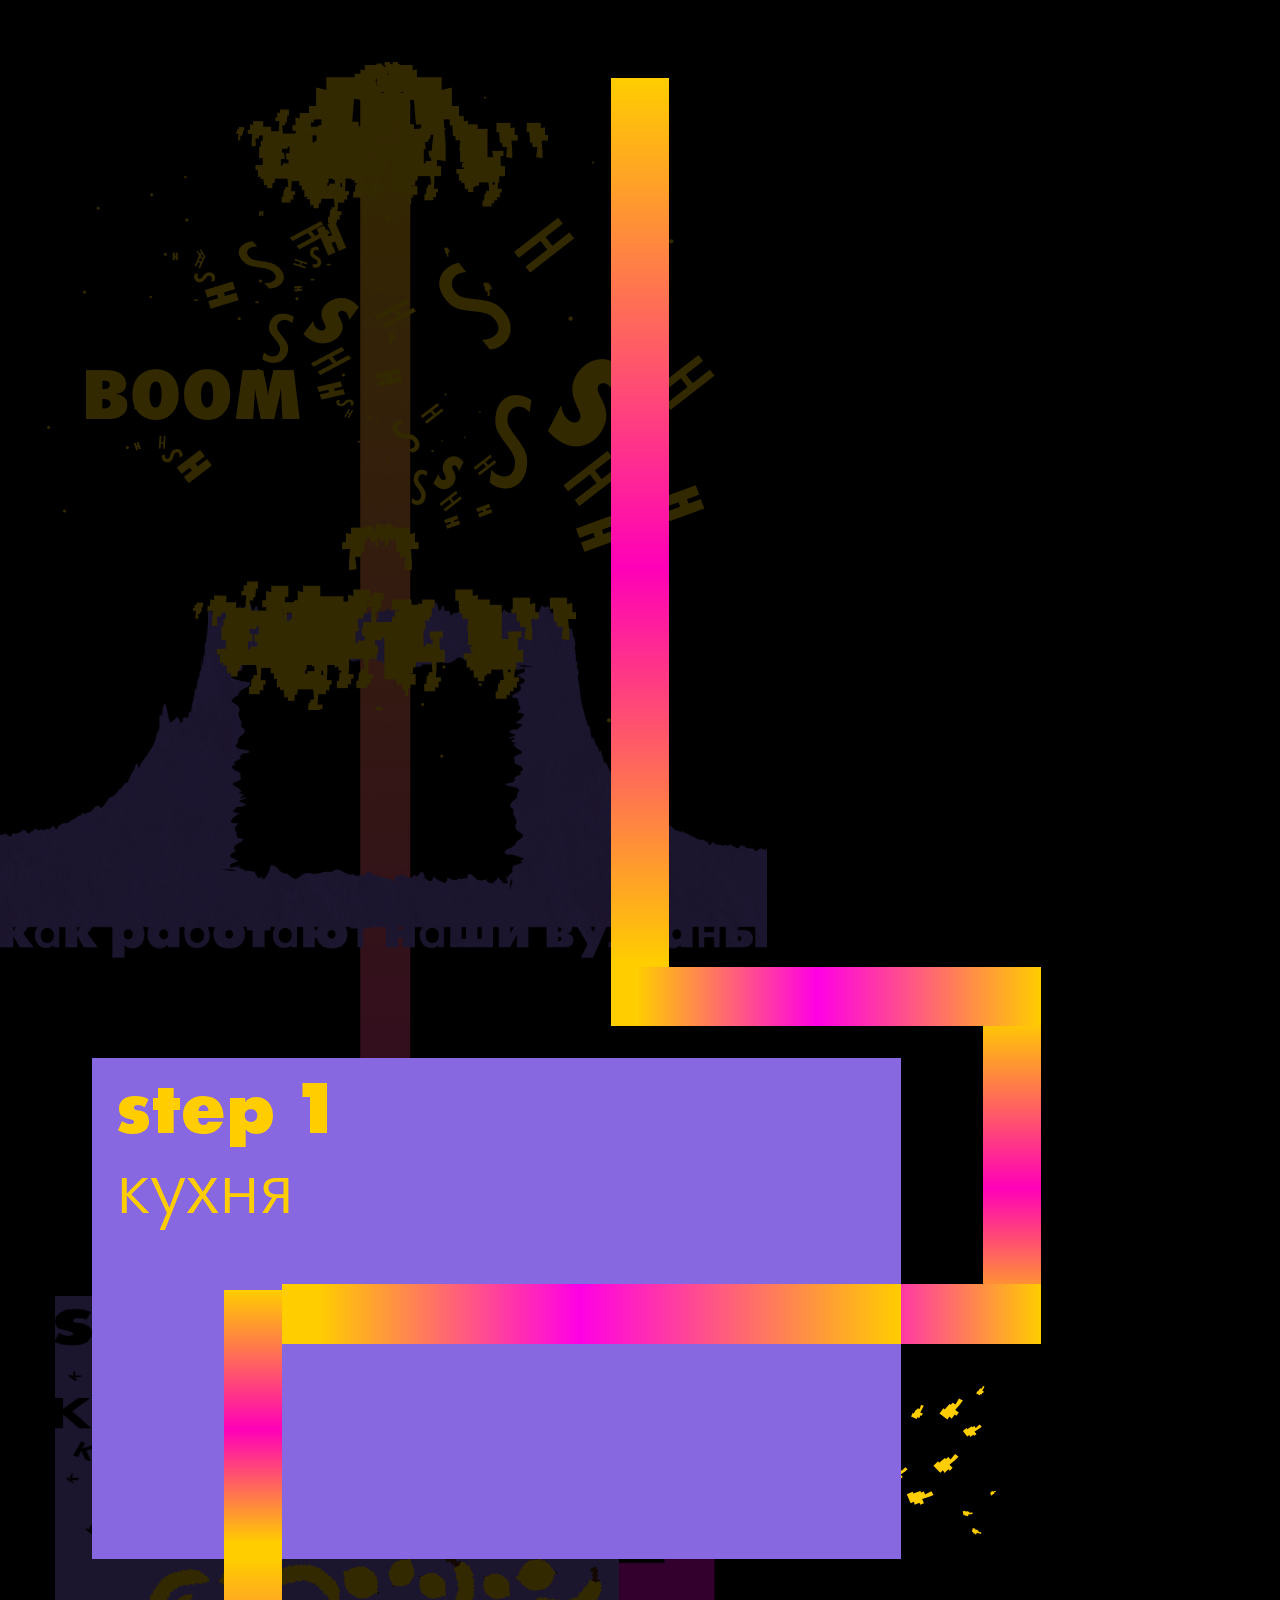
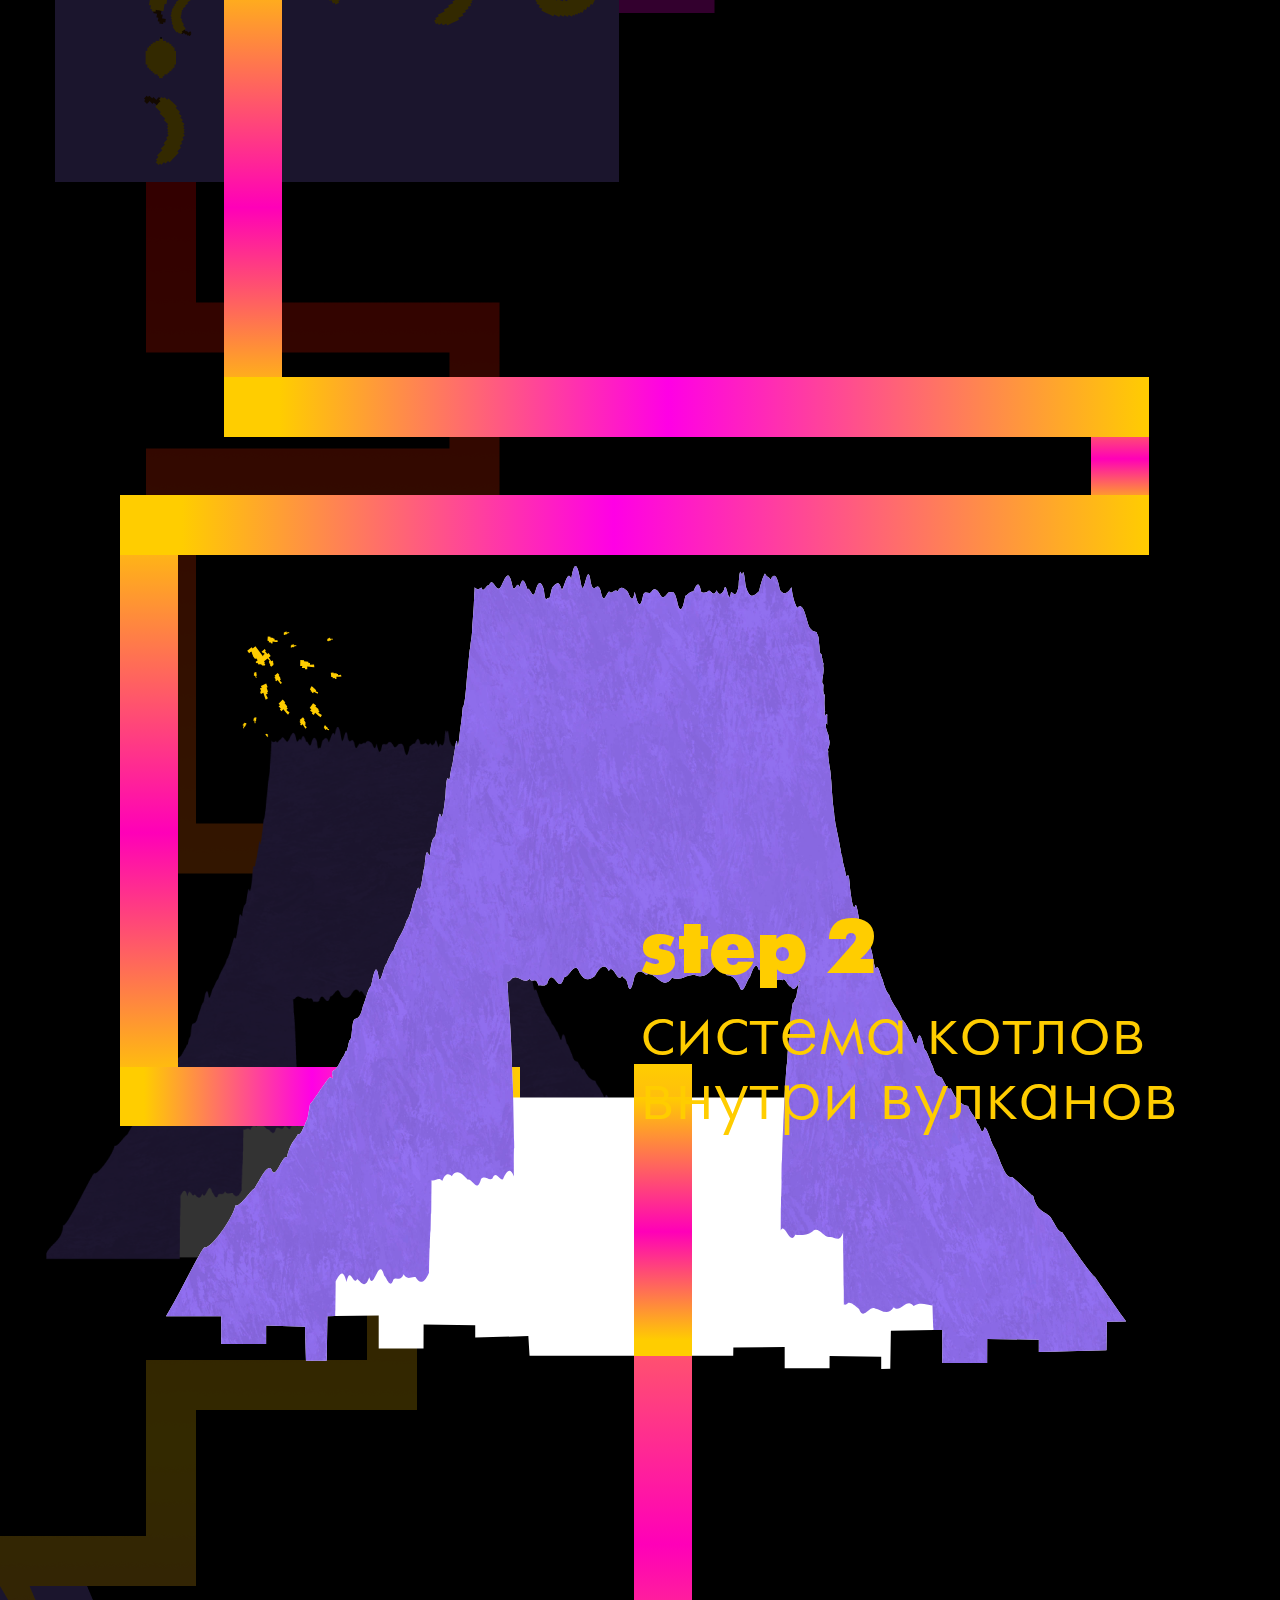
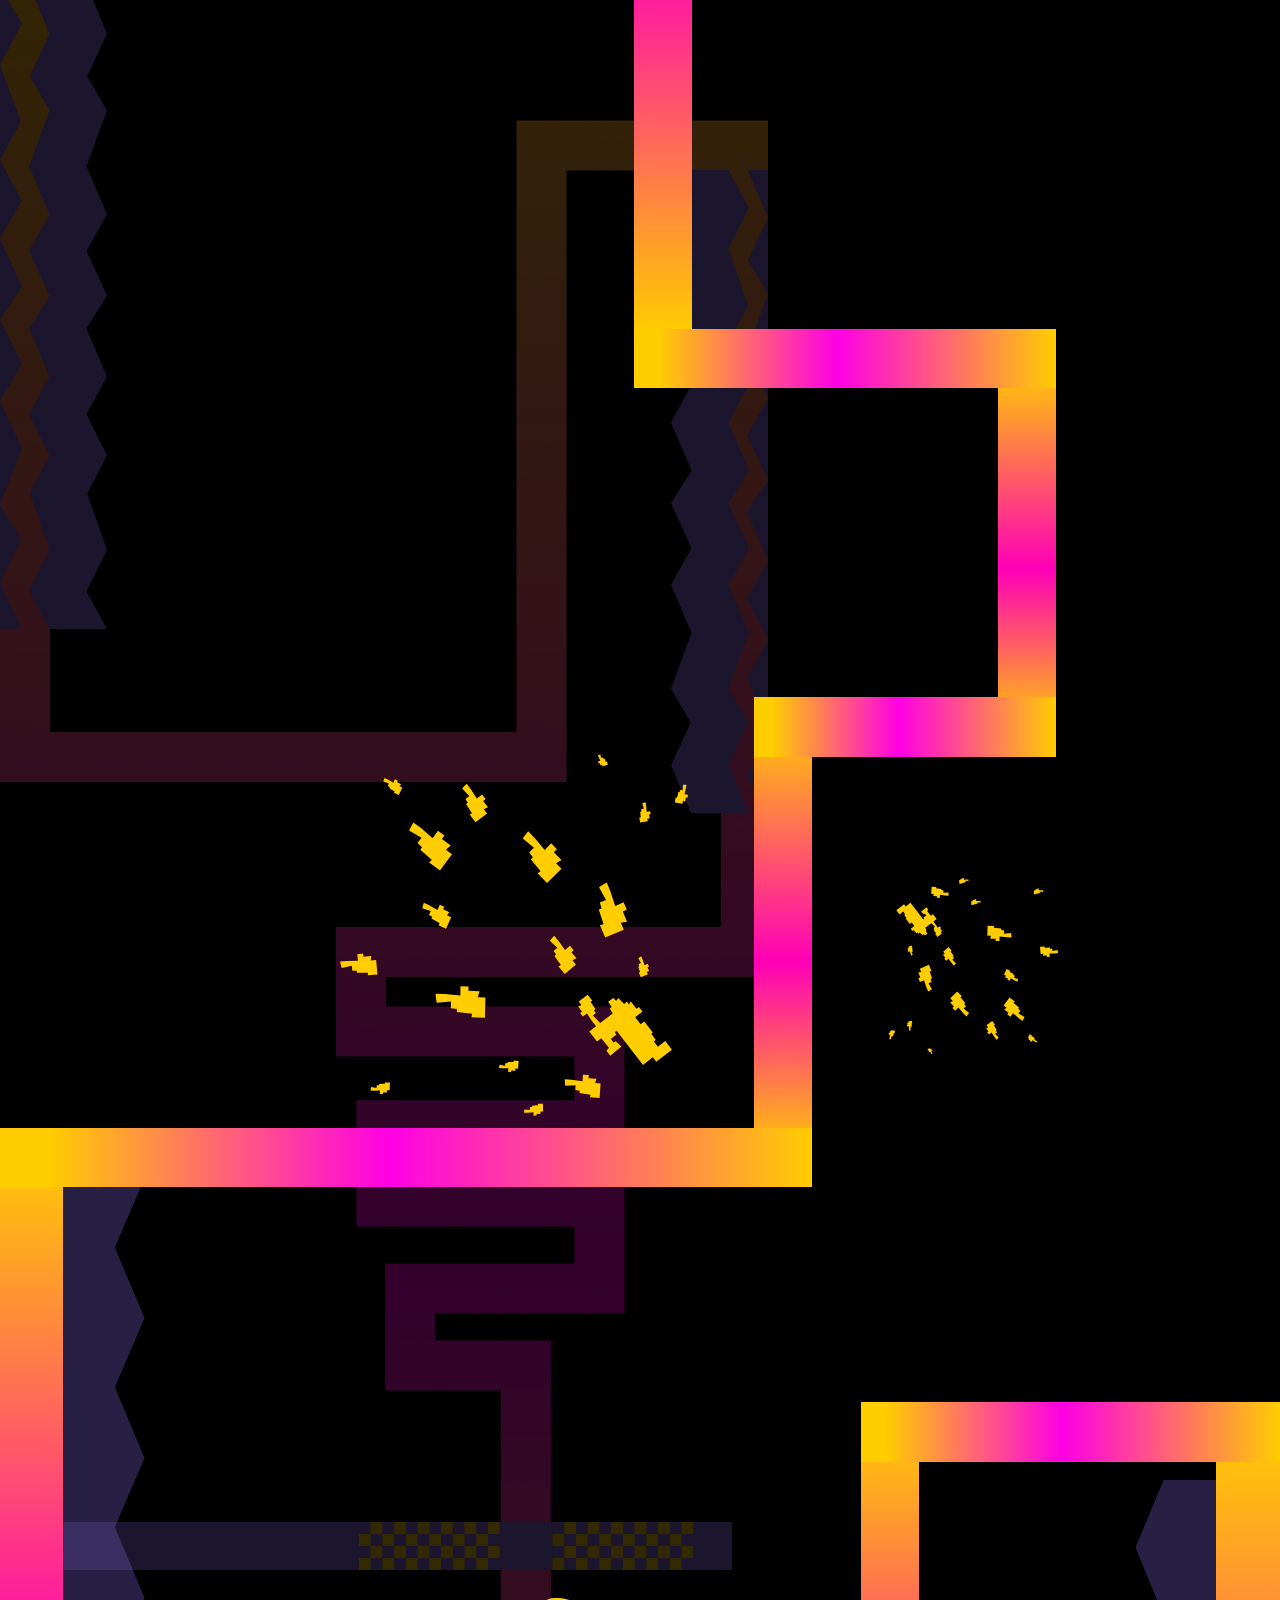
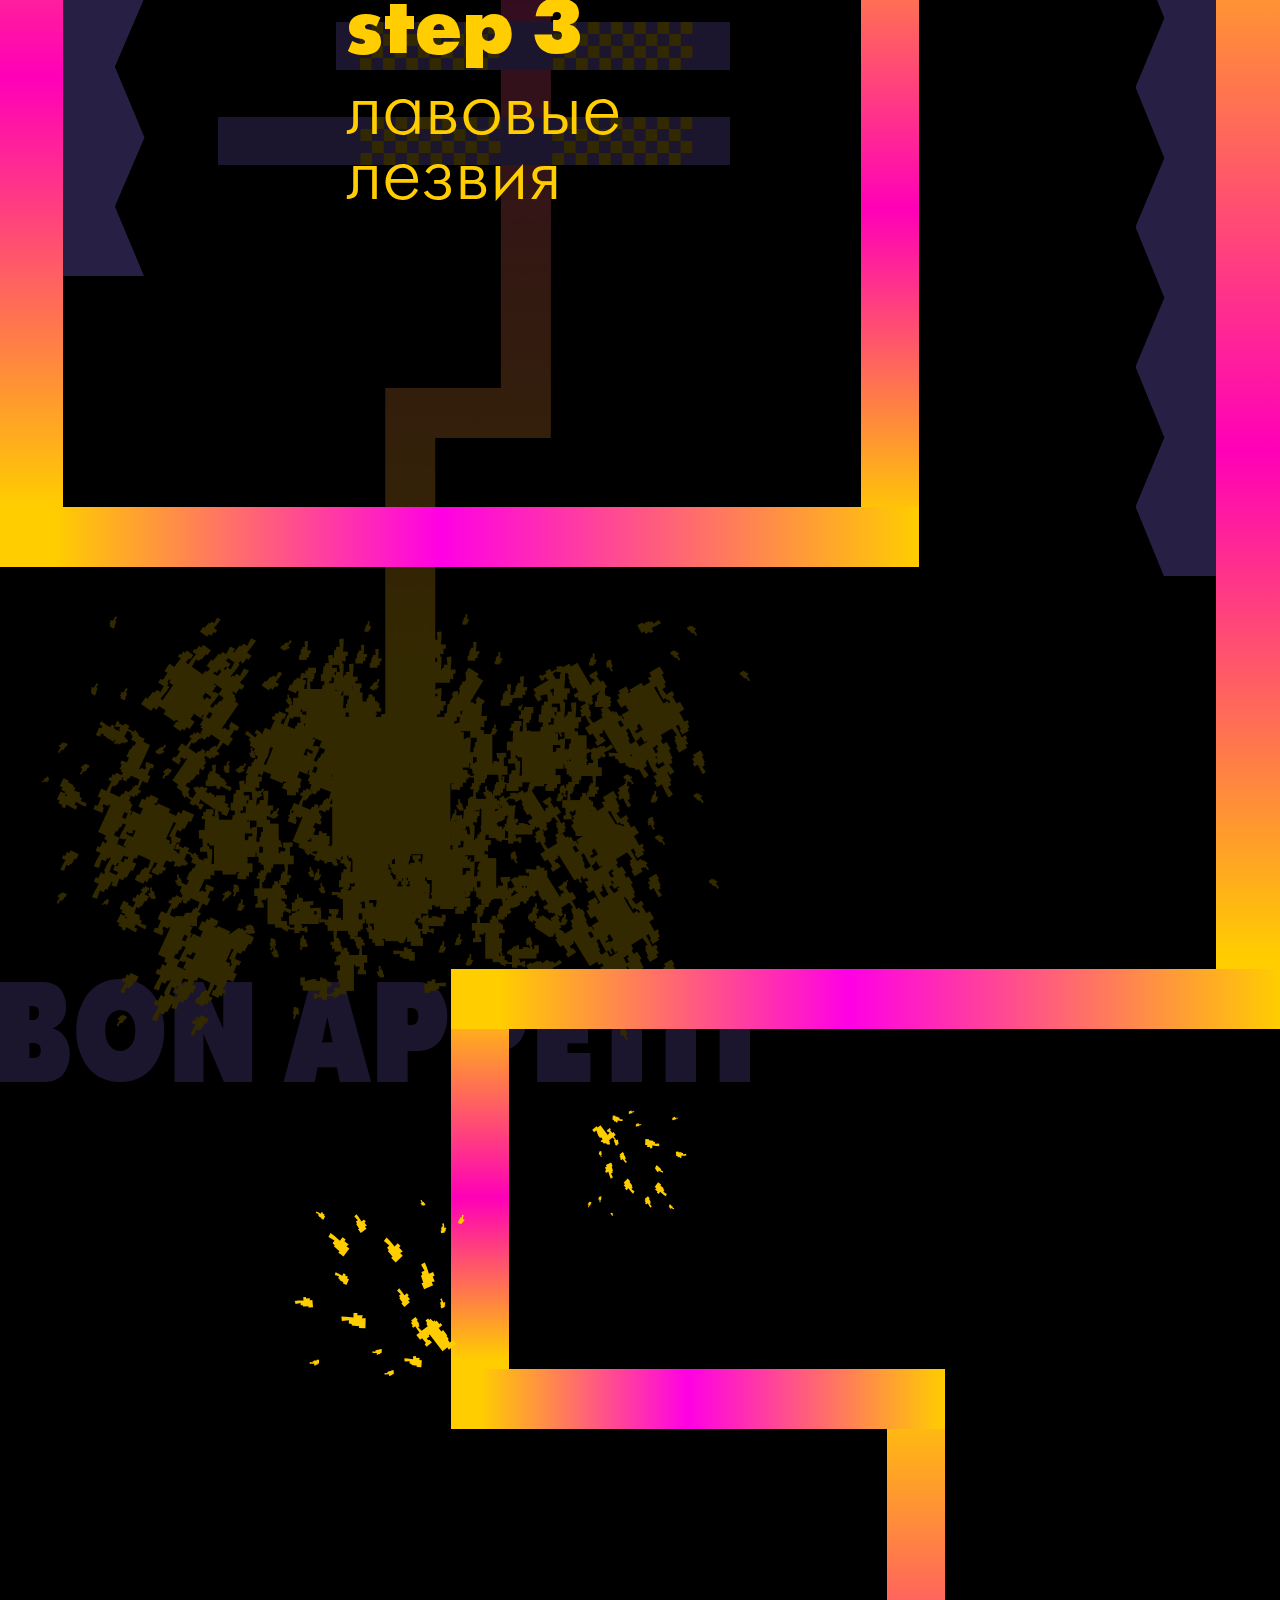
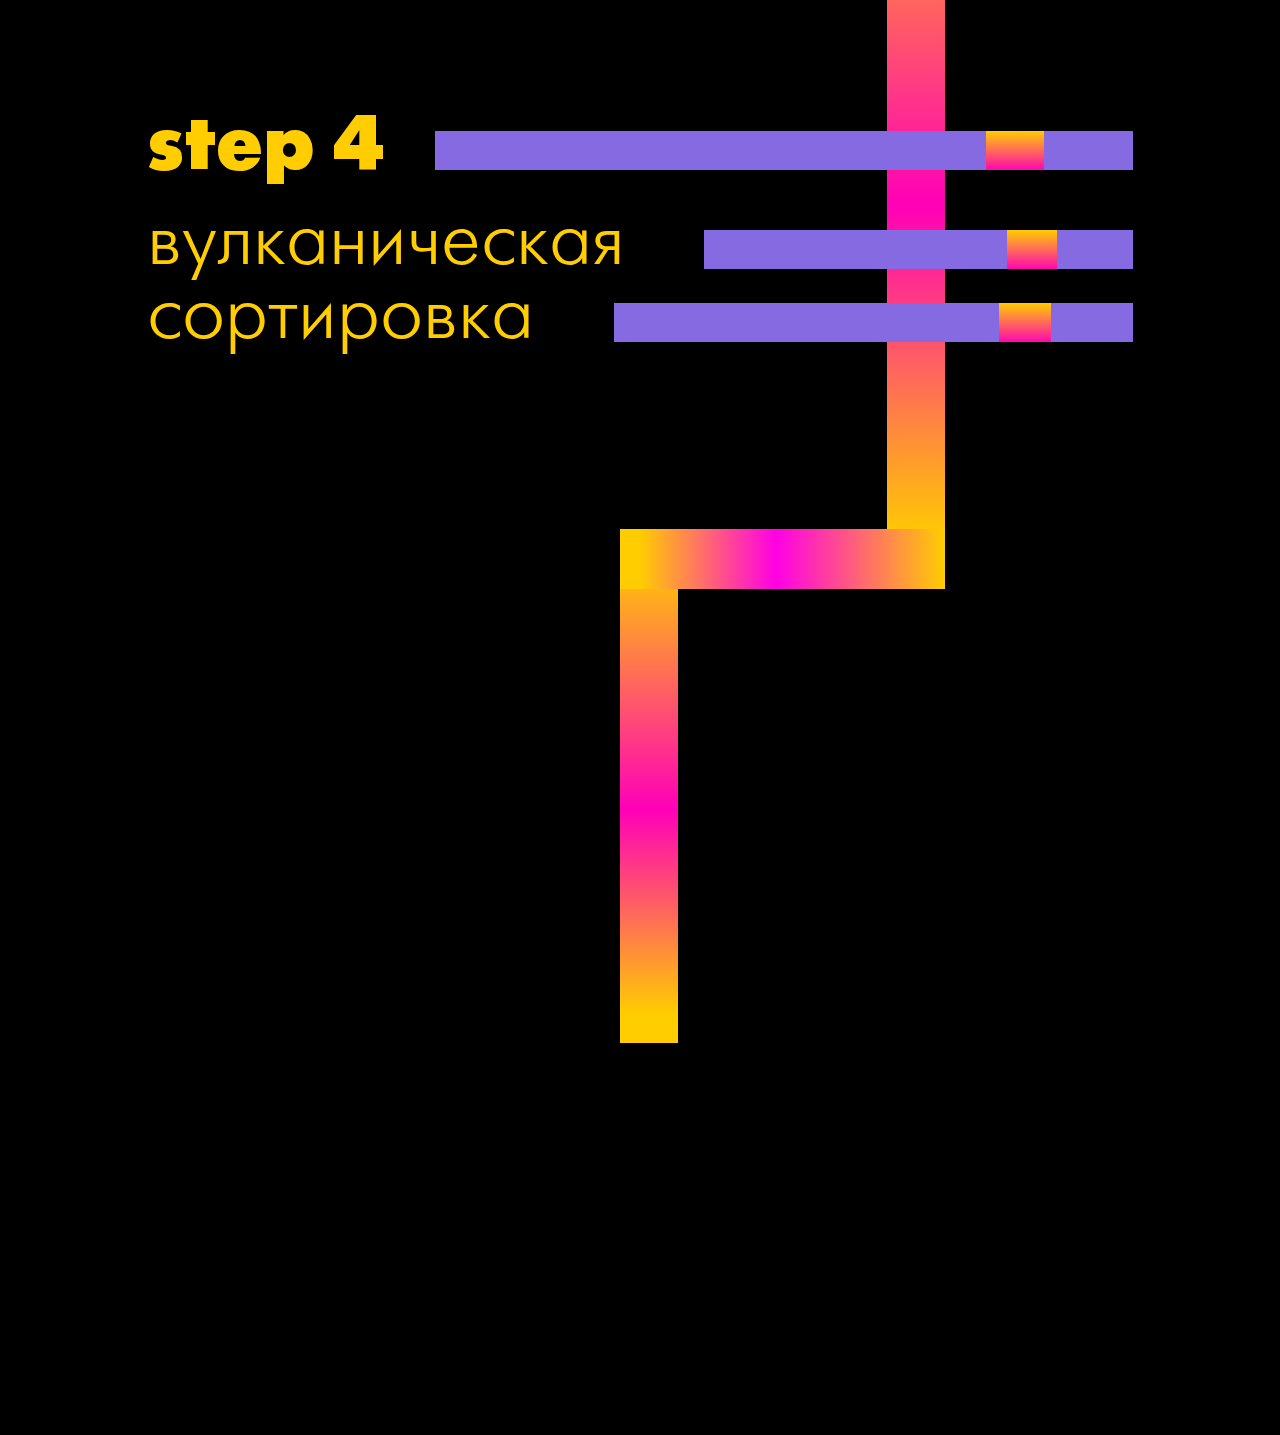
==== commit d70b9b0e: "ura" ====
--- a/index.html
+++ b/index.html
@@ -22,14 +22,14 @@
 left: 0;
 top: 0;
 right: 0;
-/* background: url('images/phone.png') no-repeat; */
+background: url('images/ipadport.png') no-repeat;
 height: 100%;
 display: block;
 opacity: .2;
 }
 
 
-@media only screen and (min-device-width: 768px) and (max-device-width: 1024px) {
+@media only screen and (min-device-width: 768px) and (max-device-width: 823px) {
 .bleach {
   left: 9%;
   top: 0%;
@@ -39,11 +39,37 @@
   height: 50%;
 }
 .begin {
-    left: 34.8%;
+  top: 42px;
+}
+.main {
+  padding-top: 66%;
+}
+.kitchen {
+  top: 18%;
+  bottom: 76.1%;
+}
+.kitchentwo {
+    top: 18%;
+    bottom: 76.1%;
+}
+.kitchenline {
+  height: 4.66vw;
+    bottom: 78.8%;
+    left: 22%;
+    right: 29.6%;
+}
+.kitchenline2 {
+  bottom: 76.1%;
+  top: 20.74%;
 }
 .bag {
     right: 0%;
   }
+  .sort {
+    position: relative;
+    margin-top: 164%;
+    padding-bottom: 200px;
+}
   .sort p {
   line-height: 73px;
   margin-top: 73px;
@@ -58,6 +84,9 @@
   }
   .deskbowltext {
     top: 31.1%;
+  }
+  .deskbowl {
+  margin-top: 195%;
   }
   .sprite {
     height: 200px;
@@ -80,14 +109,81 @@
     width: 226.6px;
     animation: mobilesprite 0.7s steps(1) alternate infinite;
   }
-  .q {
-    right: 93.08%
-  }
-  .u {
-    left: 93%;
-  }
   .contain {
-    margin-top: 120%;
+    margin-top: 151%;
+}
+.endgame {
+    margin-top: 138%;
+  }
+.a {
+      bottom: 85%;
+  }
+.b {
+  bottom: 85%;
+  right: 7.7%;
+}
+.c {
+  top: 15%;
+    bottom: 78.8%;
+    left: 87.6%;
+    right: 7.7%;
+}
+.d {
+  right: 7.7%;
+  bottom: 78.8%;
+}
+.g {
+  top: 25.7%;
+  bottom: 72.9%;
+}
+.i {
+  top: 27.3%;
+}
+
+.k {
+  bottom: 57.2%;
+}
+.l {
+  bottom: 57.2%;
+}
+.m {
+  top: 42.5%;
+  bottom: 55.5%;
+}
+.n {
+  bottom: 55.5%;
+}
+.o {
+top: 44.2%;
+bottom: 50%;
+}
+.p {
+  bottom: 50%;
+}
+.q {
+top: 50%;
+right: 91%;
+bottom: 34.5%;
+}
+.r {
+  bottom: 34.5%;
+}
+.s {
+  bottom: 34.5%;
+  top: 54%;
+}
+.t {
+  top: 54%;
+}
+.u {
+  top: 54%;
+  left: 91%;
+}
+.ac {
+  bottom: 21.1%;
+}
+.ad {
+  top: 78.5%;
 }
 }
 @keyframes mobilesprite {
@@ -97,6 +193,7 @@
   60% {background-position: -679.8px;}
   80% {background-position: -906.4px;}
 }
+
 @media only screen and (min-device-width: 1310px) and (max-device-width: 1440px) {
 .main img {
 margin-top: 7%;
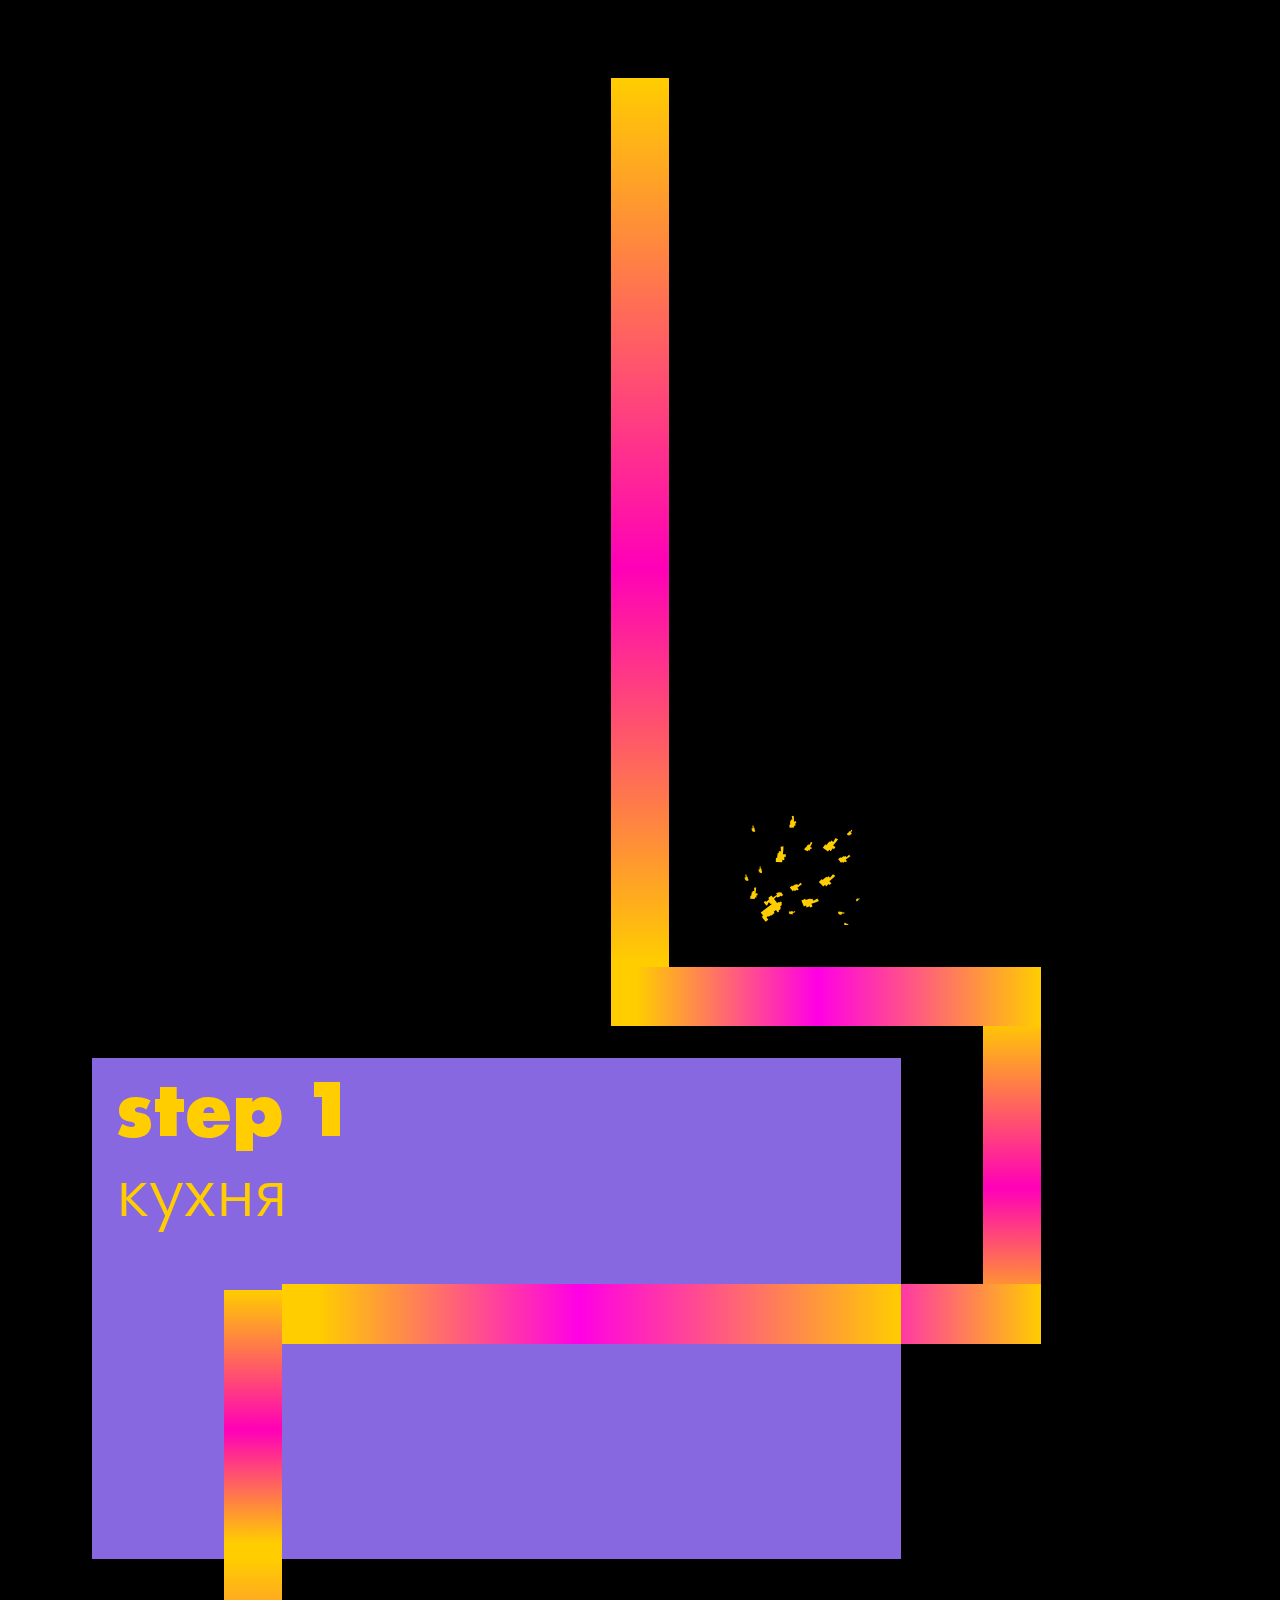
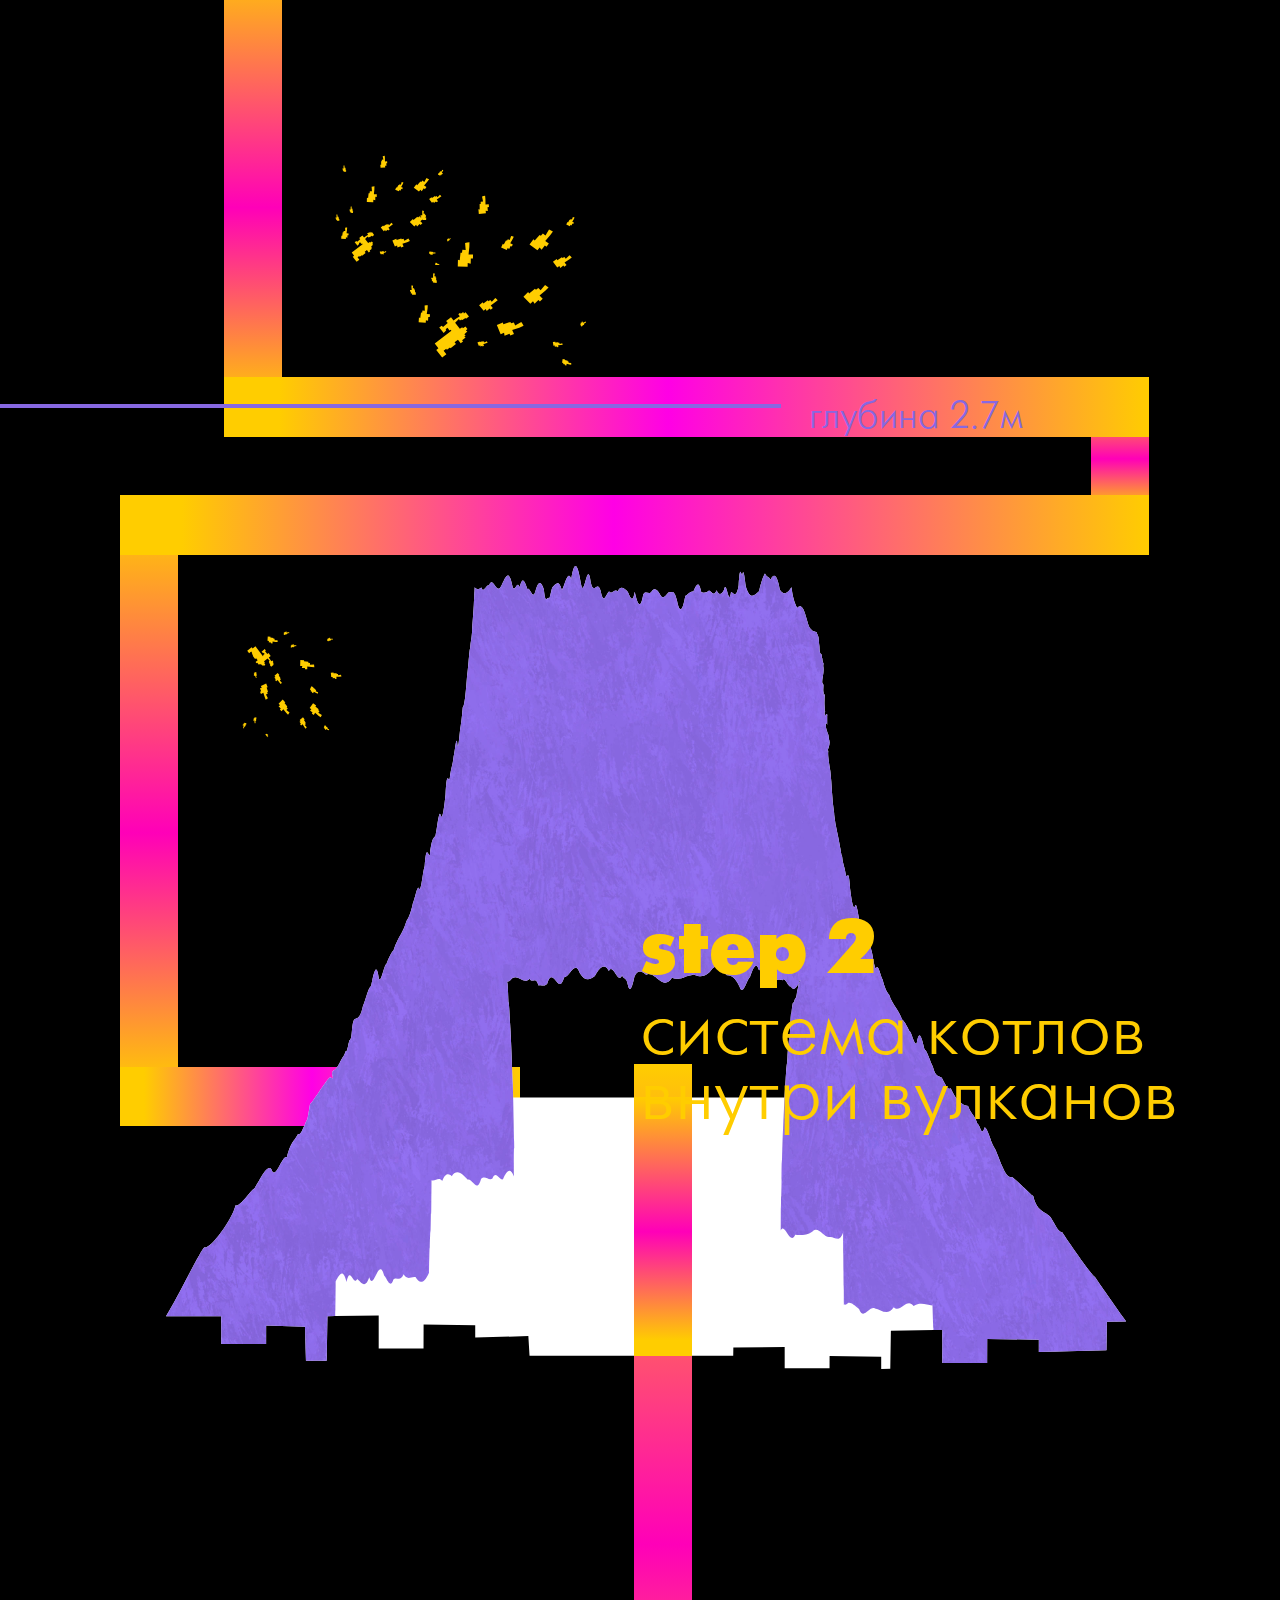
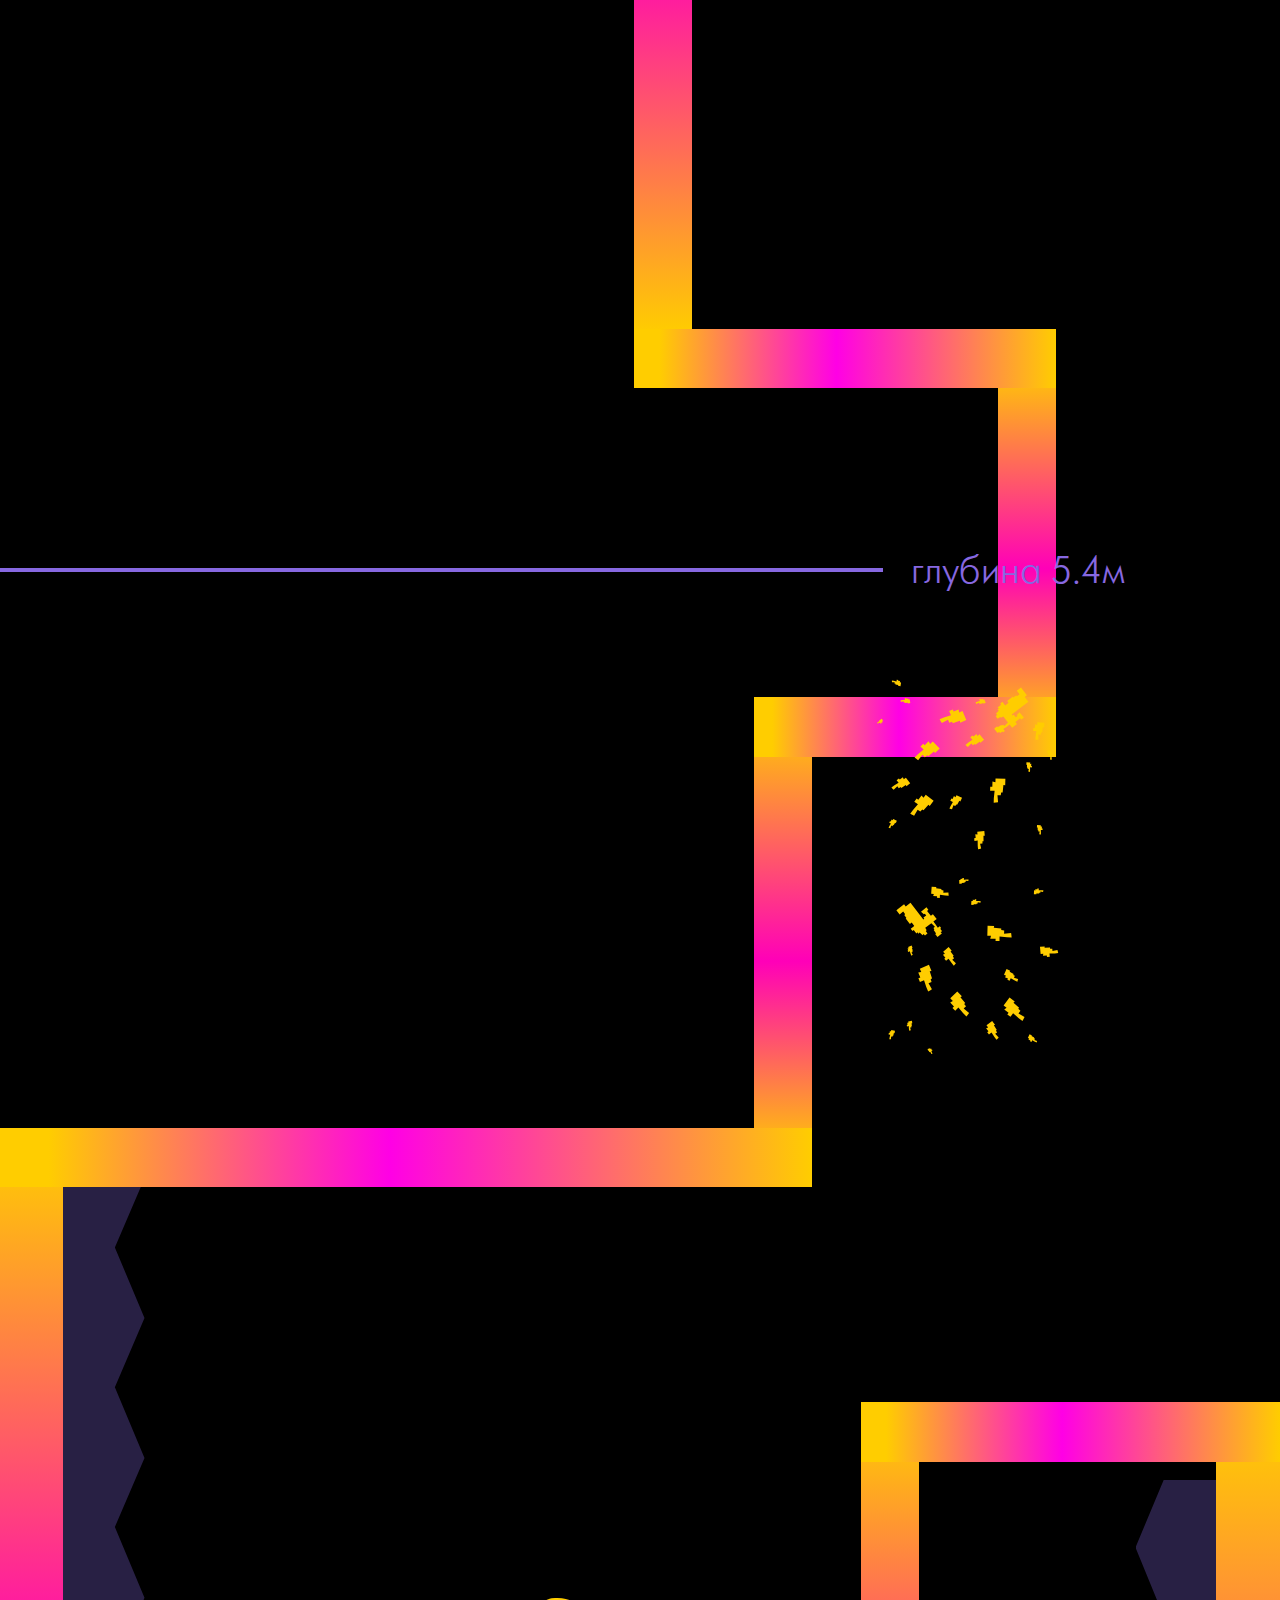
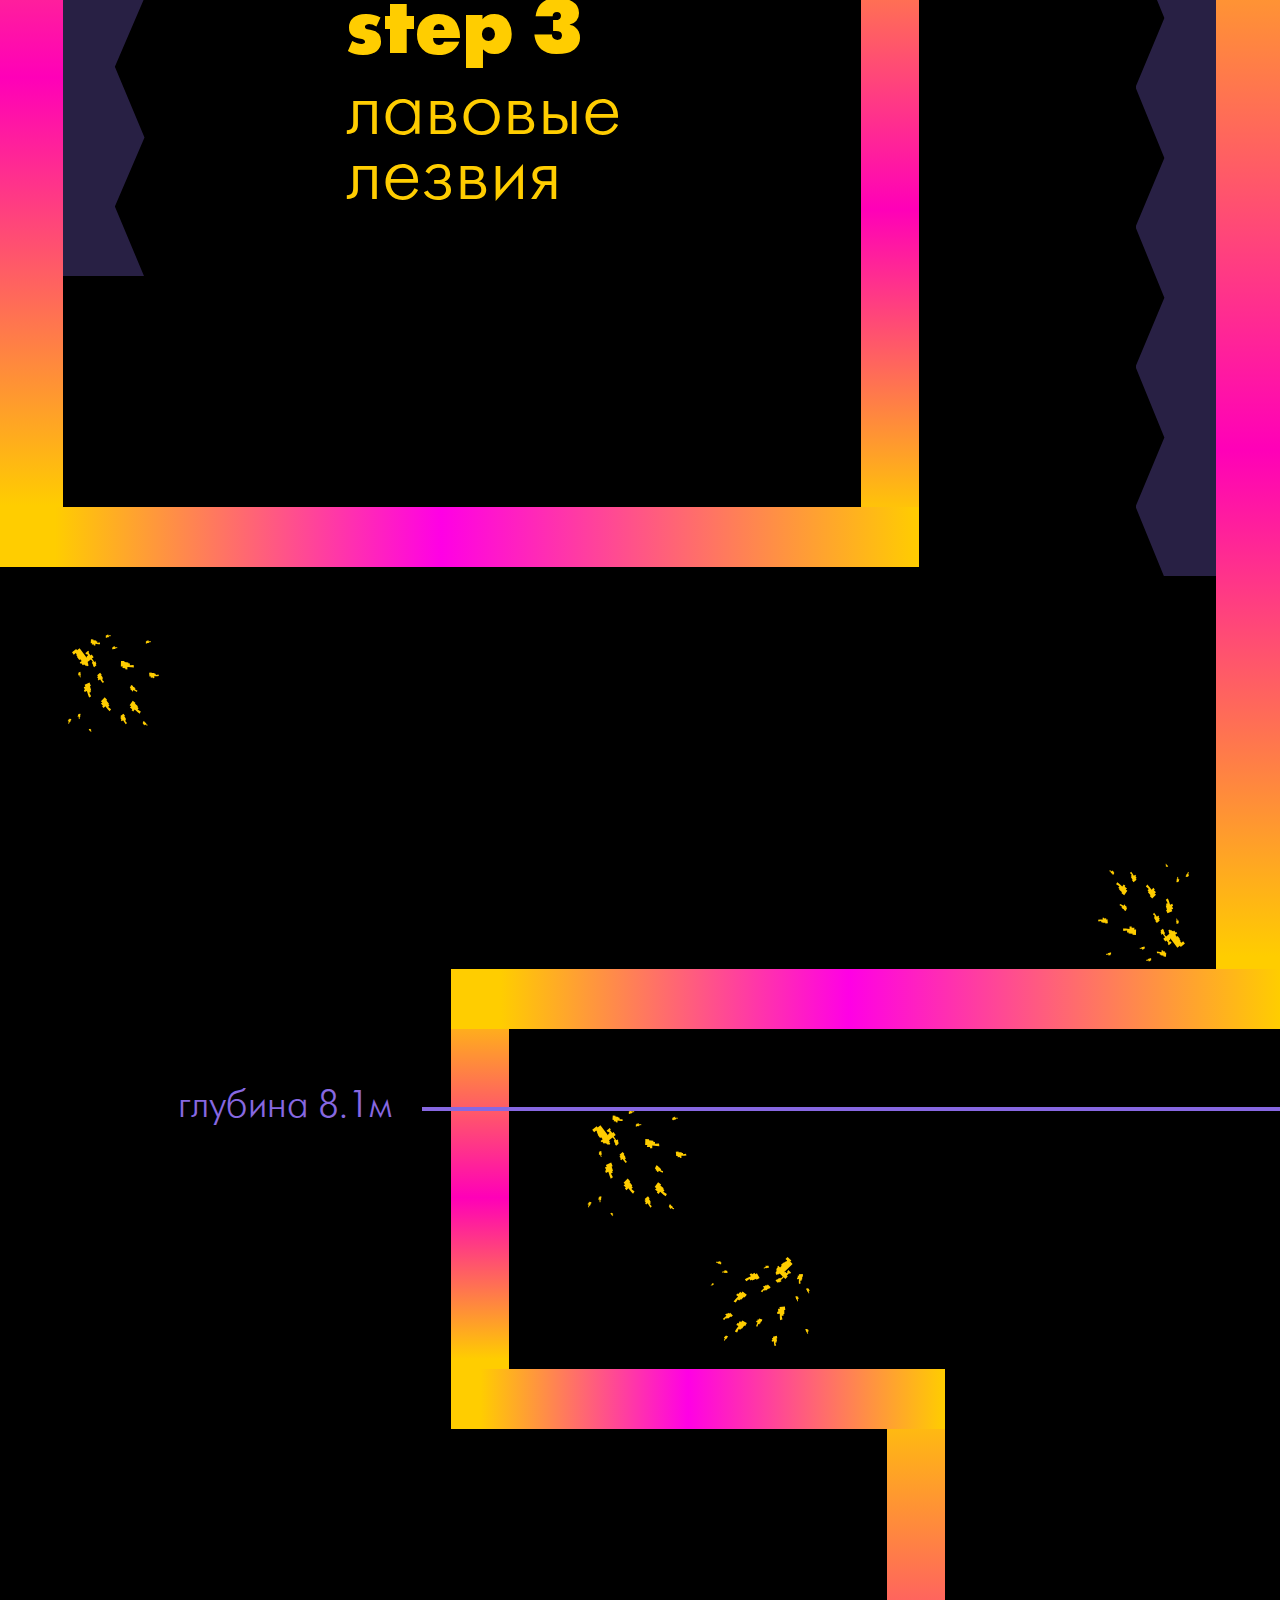
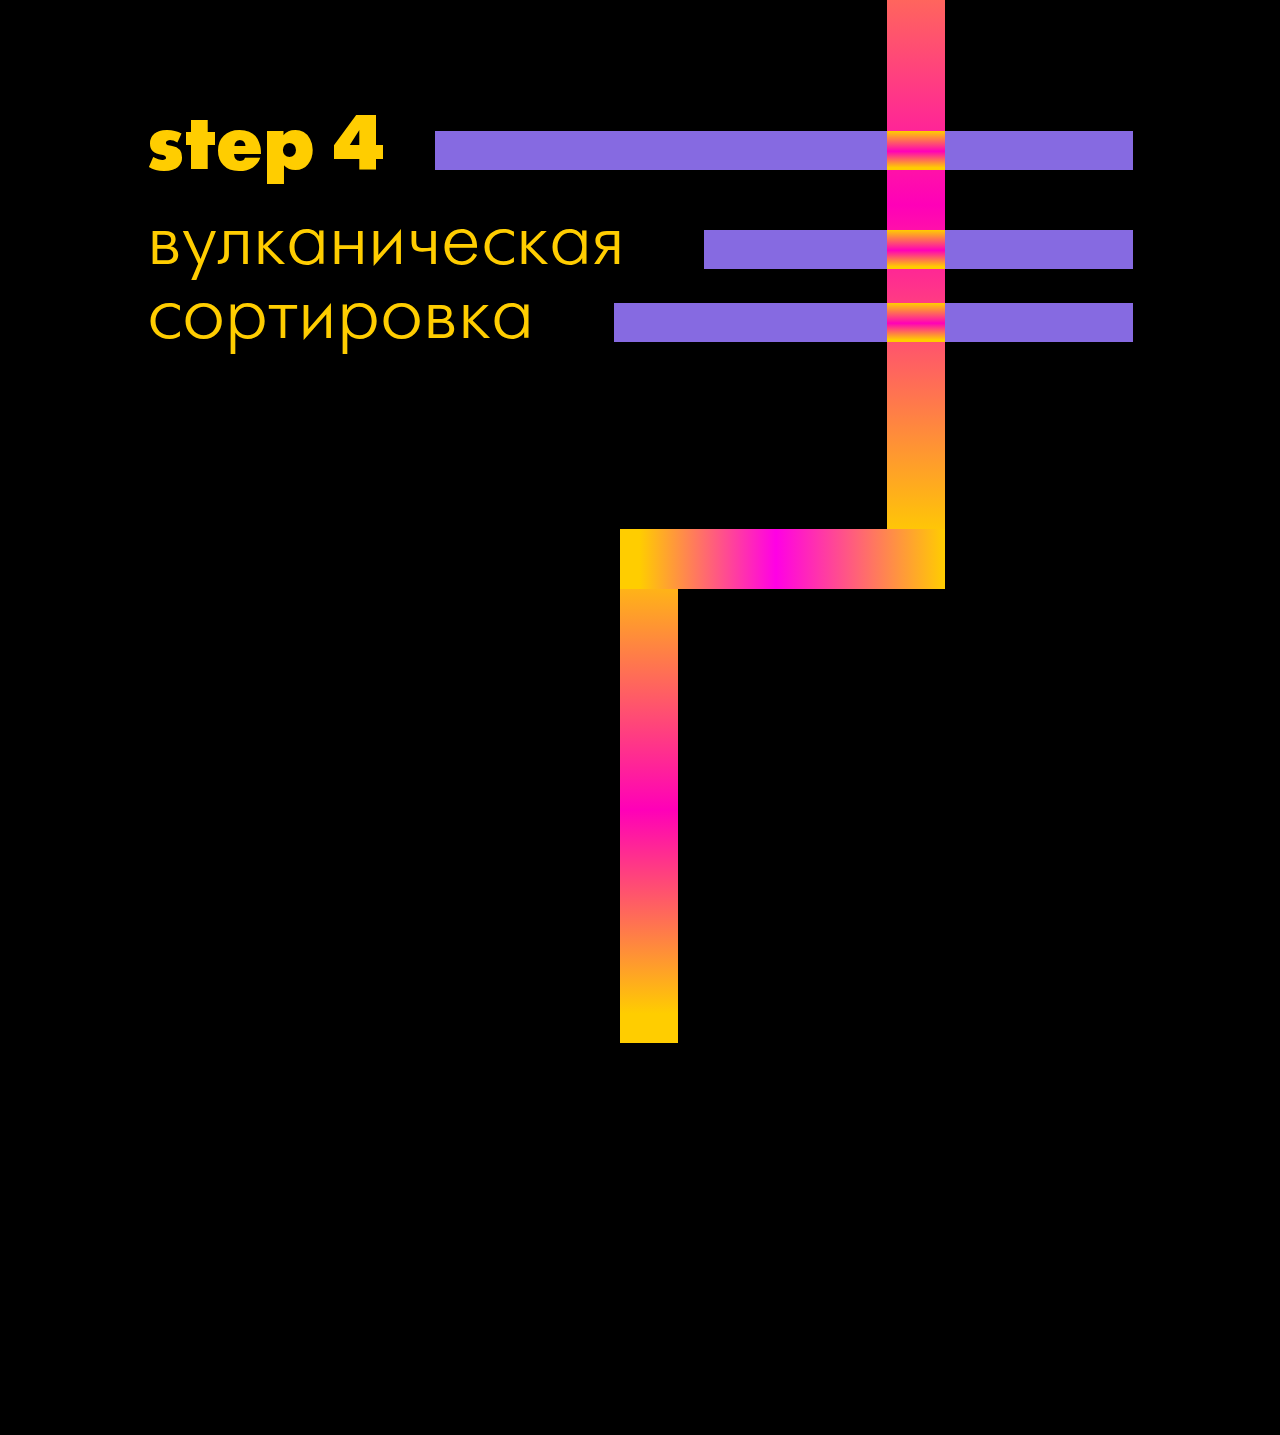
==== commit 8df0dfb8: "wdkad" ====
--- a/index.html
+++ b/index.html
@@ -22,18 +22,236 @@
 left: 0;
 top: 0;
 right: 0;
-background: url('images/ipadport.png') no-repeat;
+/* background: url('images/ipadport.png') no-repeat; */
 height: 100%;
 display: block;
 opacity: .2;
 }
 
 
-@media only screen and (min-device-width: 768px) and (max-device-width: 823px) {
+@media only screen and (min-width: 768px) and (max-width: 823px) {
+  .info3 {
+      top: 73.5%;
+  }
+  .ruler3 {
+      width: 52vw;
+      margin-bottom: 1%;
+  }
+  .sprite12 {
+      margin-left: 9%;
+      margin-bottom: 0%;
+  }
+  .eightone {
+      width: 26.75vw;
+  }
+  .eightone p {
+      font-size: 4vw;
+      margin-top: 10px;
+  }
+  .w {
+    bottom: 21.1%;
+  }
+  .aaaa {
+      height: 6.1vw;
+      top: 0%;
+      right: 12.7%;
+      left: 78.9%;
+  }
+  .aaaa2 {
+      height: 6.1vw;
+      top: 0%;
+      right: 17.7%;
+      left: 70.6%;
+  }
+  .aaaa3 {
+      height: 6.1vw;
+      top: 0%;
+      right: 15.7%;
+      left: 74.1%;
+  }
+  .response2 {
+      height: 100%;
+      width: 8.88vw;
+      right: 4.6%;
+  }
+  .response {
+      height: 100%;
+      width: 8.8vw;
+      left: 70.4%;
+  }
+  .response3 {
+      height: 100%;
+      width: 8.8vw;
+      left: 58.4%;
+  }
+  .response4 {
+    height: 100%;
+    width: 8.8vw;
+    right: 6.5%;
+  }
+  .response5 {
+    height: 100%;
+    width: 8.8vw;
+    left: 64.1%;
+  }
+  .response6 {
+    height: 100%;
+    width: 8.8vw;
+    right: 5.3%;
+  }
+  .line1 {
+    top: 231px;
+    height: 6.1vw;
+    left: 22%;
+    right: 7%;
+  }
+  .line2 {
+        top: 309px;
+    height: 6.1vw;
+    left: 42%;
+    right: 7%;
+  }
+  .line3 {
+    top: 388px;
+  height: 6.1vw;
+  left: 35%;
+  right: 7%;
+  }
+  .squaree {
+      width: 2.2vw;
+      height: 2.2vw;
+      right: 0;
+      animation: istep1 1s alternate infinite;
+      opacity: 1;
+  }
+  @keyframes istep1 {
+    0% {right: 0%;}
+    100% {right: 3vw;}
+  }
+  .squaree2 {
+    width: 2.2vw;
+    height: 2.2vw;
+    opacity: 1;
+    right: 0.7vw;
+    animation: istep2 1s alternate infinite;
+  }
+  @keyframes istep2 {
+    0% {right: 0.7vw;}
+    100% {right: 6.4vw;}
+  }
+  .squaree3 {
+    width: 2.2vw;
+    height: 2.2vw;
+    right: 0%;
+    top: 2.2vw;
+    opacity: 1;
+    animation: istep3 1s alternate infinite;
+  }
+  @keyframes istep3 {
+    0% {right: 0%;}
+    100% {right: 4.6vw;}
+  }
+  .squaree4 {
+    width: 2.2vw;
+    height: 2.2vw;
+    top: 2.2vw;
+    right: 0.7vw;
+    opacity: 1;
+    animation: istep4 1s alternate infinite;
+  }
+  @keyframes istep4 {
+    0% {right: 0.7vw;}
+    100% {right: 4.6vw;}
+  }
+  .squaree5 {
+    width: 2.2vw;
+    height: 2.2vw;
+    right: 0%;
+    top: 4vw;
+    opacity: 1;
+    animation: istep5 1s alternate infinite;
+  }
+  @keyframes istep5 {
+  0% {right: 0%;}
+  100% {right: 3vw;}
+  }
+  .squaree6 {
+    width: 2.2vw;
+    height: 2.2vw;
+    right: 0.7vw;
+    top: 4vw;
+    opacity: 1;
+    animation: istep6 1s alternate infinite;
+  }
+  @keyframes istep6 {
+  0% {right: 0.7vw;}
+  100% {right: 6.4vw;}
+  }
+  .info1 {
+      position: absolute;
+      height: auto;
+      top: 26%;
+      left: 0;
+  }
+  .ruler1 {
+      width: 56vw;
+      margin-bottom: 1%;
+    }
+  .sprite32 {
+      margin-bottom: -2%;
+  }
+  .twoseven p {
+  font-size: 4vw;
+  margin-left: 31px;
+  }
+  .info2 {
+    position: absolute;
+    height: auto;
+    top: 45.8%;
+    left: 0%;
+  }
+  .ruler2 {
+      position: relative;
+      height: 0.3vw;
+      width: 60vw;
+      background-color: rgba(135, 104, 225, 1);
+      display: inline-block;
+      margin-bottom: 1%;
+  }
+  .fivefour {
+    position: relative;
+    display: inline-block;
+  }
+  .fivefour p {
+    font-family: FTX45;
+  font-style: normal;
+  font-weight: normal;
+  font-size: 4vw;
+  color: rgba(135, 104, 225, 1);
+  line-height: 65px;
+  margin-left: 8px;
+  }
+  .sprite42 {
+    margin-left: 77%;
+    margin-bottom: -2%;
+  }
+  .candy {
+    left: 49.4%;
+  }
+  .candyline {
+    left: 49.4%;
+    top: 65.6%;
+  }
 .bleach {
-  left: 9%;
-  top: 0%;
-}
+  left: 11%;
+  top: 1.5%;
+}
+.bag {
+    right: 0%;
+    top: 1%;
+    width: 47.81vw;
+    height: 46.41vw;
+  }
 .name {
   width: 50%;
   height: 50%;
@@ -60,19 +278,29 @@
 }
 .kitchenline2 {
   bottom: 76.1%;
-  top: 20.74%;
-}
-.bag {
-    right: 0%;
-  }
-  .sort {
-    position: relative;
-    margin-top: 164%;
-    padding-bottom: 200px;
-}
+  top: 20.7%;
+}
+.kitchen h1 {
+  margin-left: 20px;
+  padding-top: 20px;
+  font-size: 7vw;
+}
+.kitchen p {
+  font-size: 7vw;
+  margin-top: -1px;
+  margin-left: 20px;
+}
+  .sort h1 {
+    font-size: 7vw;
+    margin-left: 7%;
+    margin-bottom: 0px;
+  }
   .sort p {
-  line-height: 73px;
-  margin-top: 73px;
+    font-size: 7vw;
+    line-height: 9vw;
+    margin-left: 7%;
+    margin-top: 7vw;
+    width: 60vw;
   }
   .bladestext p {
   line-height: 51px;
@@ -83,12 +311,16 @@
     margin-top: 12px;
   }
   .deskbowltext {
-    top: 31.1%;
+    top: 35%;
   }
   .deskbowl {
+        width: 84%;
   margin-top: 195%;
+  margin-left: 8%;
   }
   .sprite {
+    top: 78%;
+    left: 10%;
     height: 200px;
     width: 226.6px;
     animation: mobilesprite 0.7s steps(1) alternate infinite;
@@ -99,12 +331,14 @@
     animation: mobilesprite 0.7s steps(1) alternate infinite;
   }
   .sprite3 {
-    height: 200px;
-    width: 226.6px;
-    animation: mobilesprite 0.7s steps(1) alternate infinite;
-  }
+    top: 31.8%;
+    width: 36.58vw;
+    height: 31.92vw;
+    right: 20%;
+}
   .sprite4 {
-    left: 15%;
+    top: 15.5%;
+    left: 11%;
     height: 200px;
     width: 226.6px;
     animation: mobilesprite 0.7s steps(1) alternate infinite;
@@ -132,58 +366,78 @@
   right: 7.7%;
   bottom: 78.8%;
 }
+.e {
+  bottom: 73%;
+}
+.f {
+  bottom: 73%;
+}
 .g {
-  top: 25.7%;
-  bottom: 72.9%;
-}
+    top: 26.7%;
+    bottom: 69.9%;
+}
+.h {
+    bottom: 69.5%;
+  }
 .i {
-  top: 27.3%;
-}
-
+  top: 30.3%;
+  bottom: 63.2%;
+}
+.j {
+    bottom: 63.2%;
+  }
 .k {
-  bottom: 57.2%;
+  bottom: 54.2%;
+  top: 35%;
 }
 .l {
-  bottom: 57.2%;
+  bottom: 54.2%;
 }
 .m {
-  top: 42.5%;
-  bottom: 55.5%;
+  top: 45.5%;
+  bottom: 49.5%;
 }
 .n {
-  bottom: 55.5%;
+  bottom: 49.5%;
 }
 .o {
-top: 44.2%;
-bottom: 50%;
+top: 50.2%;
+bottom: 45%;
 }
 .p {
-  bottom: 50%;
+  bottom: 45%;
 }
 .q {
-top: 50%;
+top: 55%;
 right: 91%;
-bottom: 34.5%;
+bottom: 30.5%;
 }
 .r {
-  bottom: 34.5%;
+  bottom: 30.5%;
 }
 .s {
-  bottom: 34.5%;
-  top: 54%;
+  bottom: 30.5%;
+  top: 59%;
 }
 .t {
-  top: 54%;
+  top: 59%;
 }
 .u {
-  top: 54%;
+  top: 59%;
   left: 91%;
 }
 .ac {
   bottom: 21.1%;
+  right: 16%;
+  left: 59.2%;
 }
 .ad {
   top: 78.5%;
+  right: 16%;
+  left: 78%;
+}
+.ae {
+  right: 16%;
 }
 }
 @keyframes mobilesprite {
@@ -193,8 +447,7 @@
   60% {background-position: -679.8px;}
   80% {background-position: -906.4px;}
 }
-
-@media only screen and (min-device-width: 1310px) and (max-device-width: 1440px) {
+@media only screen and (min-width: 1310px) and (max-width: 1440px) {
 .main img {
 margin-top: 7%;
 }
@@ -202,7 +455,688 @@
 left: 38.8%;
 }
 }
-@media only screen and (min-device-width: 320px) and (max-device-width: 480px) and (orientation: portrait) {
+/* ??????? */
+@media only screen and (min-width: 491px) and (max-width: 767px) {
+  .bleach {
+    top: 0.7%;
+    left: 12%;
+    width: 74.4vw;
+    height: 66.41vw;
+  }
+  .bag {
+    top: 0.5%;
+    right: 0%;
+    width: 51.81vw;
+    height: 55.41vw;
+  }
+  .begin {
+    background: url("images/upphone.svg") no-repeat;
+    background-size: contain;
+    left: calc(50% - 10.94vw);
+    top: 1%;
+    width: 21.88vw;
+    height: 18.75vw;
+  }
+  .kitchen {
+    top: 22%;
+      bottom: 73%;
+      left: 9.2%;
+      right: 20.6%;
+  }
+  .kitchentwo {
+    top: 22%;
+      bottom: 73%;
+      left: 9.2%;
+      right: 20.6%;
+  }
+  .banana img {
+      width: 47.24px;
+      height: 35.995px;
+  }
+  .banana2 img {
+      width: 50px;
+      height: 28.5px;
+  }
+  .banana3 img {
+      width: 50px;
+      height: 28.5px;
+  }
+  .lemon img {
+      width: 29px;
+      height: 23px;
+  }
+  .lemon2 img {
+      width: 19px;
+      height: 20.5px;
+  }
+  .lemon3 img {
+      width: 29px;
+      height: 23px;
+  }
+  @keyframes lemon {
+  0% {left: 100%; top: 47%; transform: rotate(0deg);
+  }
+  50% {left: 23%; top: 47%; transform: rotate(0deg)}
+  100% {left: 23%; top: 100%; transform: rotate(-90deg)}
+  }
+  @keyframes lemon2 {
+  0% {left: 100%; top: 46%; transform: rotate(180deg);
+  }
+  40% {left: 23%; top: 46%; transform: rotate(90deg)}
+  100% {left: 23%; top: 100%; transform: rotate(-90deg)}
+  }
+  @keyframes banana {
+  0% {left: 100%; top: 44%; transform: rotate(19deg);
+  }
+  60% {left: 23%; top: 44%; transform: rotate(19deg)}
+  100% {left: 23%; top: 100%; transform: rotate(-100deg)}
+  }
+  @keyframes banana2 {
+  0% {left: 102%; top: 46%; transform: rotate(180deg);
+  }
+  50% {left: 23%; top: 46%; transform: rotate(180deg)}
+  100% {left: 23%; top: 102%; transform: rotate(0deg)}
+  }
+  .kitchen h1 {
+    margin-left: 10px;
+    padding-top: 10px;
+    font-size: 10vw;
+  }
+  .kitchen p {
+    font-size: 10vw;
+    margin-top: -10px;
+    margin-left: 10px;
+  }
+  .kitchenline {
+    height: 5.66vw;
+      bottom: 75.3%;
+      left: 25.5%;
+      right: 20.6%;
+  }
+  .kitchenline2 {
+    top: 24.32%;
+      left: 25.5%;
+      right: 67.97%;
+      bottom: 73%;
+      z-index: 19;
+  }
+  .main {
+    display: none;
+  }
+  .phonemain {
+  display: block;
+  position: relative;
+  padding-top: 72%;
+  }
+  .phonemain img {
+    width: 100%;
+  }
+  .deskbowl {
+    display: none;
+  }
+  .phbowl {
+    display: block;
+    position: relative;
+    background: url("images/fifi.svg") no-repeat;
+    background-size: 120% auto;
+    background-position: center;
+    width: 100vw;
+    height: 100vw;
+    margin-top: 375vw;
+  }
+  .deskbowltext {
+    right: 11%;
+      top: 514vw;
+  }
+  .deskbowltext h1 {
+    font-size: 10vw;
+  }
+  .deskbowltext p {
+    margin-top: 10px;
+    font-size: 10vw;
+    line-height: 9vw;
+    width: 76vw;
+  }
+  .sprite {
+    width: 32.58vw;
+    height: 29.92vw;
+    top: 76%;
+    bottom: 327vw;
+  }
+  .sprite2 {
+    width: 32.58vw;
+    height: 29.92vw;
+    top: 54.5%;
+    left: 54%;
+  }
+  .sprite3 {
+    top: 486vw;
+  right: 48%;
+  width: 32.58vw;
+  height: 29.92vw;
+  }
+  .sprite4 {
+    top: 20%;
+    left: 18%;
+    width: 32.58vw;
+    height: 29.92vw;
+  }
+  .bowl h1 {
+    margin-left: 21px;
+    margin-top: -320px;
+    font-size: 6vw;
+    width: 300px;
+  }
+  .bowl p {
+    margin-left: 21px;
+    margin-top: -7px;
+    font-size: 6vw;
+    width: 280px;
+    line-height: 28px;
+  }
+  .contain {
+    margin-top: 181%
+  }
+  .blades {
+  }
+  .bladestwo {
+
+  }
+  .blade-right {
+    position: relative;
+    width: 30px;
+    display: inline-block;
+    background-image: url("images/jojo.svg");
+    background-position: top 0px right 0px;
+    animation: bladee 2s steps(1) infinite;
+  }
+  .blade-leftt {
+    position: relative;
+    display: inline-block;
+    width: 110.5px;
+    overflow: hidden;
+    background-image: url("images/jojo.svg");
+    background-position: top 0px right 0px;
+  animation: bladee 2s steps(1) infinite;
+  }
+  .bladee-leftt {
+    position: relative;
+    display: inline-block;
+    width: 110.5px;
+    background-image: url("images/jojo.svg");
+    background-position: top 0px right 0px;
+    animation: bladee 2s steps(1) infinite;
+  }
+
+  .bladee-right {
+    position: relative;
+    width: 30px;
+    display: inline-block;
+    background-image: url("images/jojo.svg");
+    background-position: top 0px right 30px;
+    animation: bladeetwo 2s steps(1) infinite;
+  }
+  .line1 {
+    top: 264px;
+    height: 6.1vw;
+    left: 22%;
+    right: 7%;
+  }
+  .line2 {
+    top: 342px;
+    height: 6.1vw;
+    left: 42%;
+    right: 7%;
+  }
+  .line3 {
+  top: 423px;
+  height: 6.1vw;
+  left: 35%;
+  right: 7%;
+  }
+  .squaree {
+      width: 2.2vw;
+      height: 2.2vw;
+      right: 0;
+      animation: istep1 1s alternate infinite;
+      opacity: 1;
+  }
+  @keyframes istep1 {
+    0% {right: 0%;}
+    100% {right: 3vw;}
+  }
+  .squaree2 {
+    width: 2.2vw;
+    height: 2.2vw;
+    opacity: 1;
+    right: 0.7vw;
+    animation: istep2 1s alternate infinite;
+  }
+  @keyframes istep2 {
+    0% {right: 0.7vw;}
+    100% {right: 6.4vw;}
+  }
+  .squaree3 {
+    width: 2.2vw;
+    height: 2.2vw;
+    right: 0%;
+    top: 2.2vw;
+    opacity: 1;
+    animation: istep3 1s alternate infinite;
+  }
+  @keyframes istep3 {
+    0% {right: 0%;}
+    100% {right: 4.6vw;}
+  }
+  .squaree4 {
+    width: 2.2vw;
+    height: 2.2vw;
+    top: 2.2vw;
+    right: 0.7vw;
+    opacity: 1;
+    animation: istep4 1s alternate infinite;
+  }
+  @keyframes istep4 {
+    0% {right: 0.7vw;}
+    100% {right: 4.6vw;}
+  }
+  .squaree5 {
+    width: 2.2vw;
+    height: 2.2vw;
+    right: 0%;
+    top: 4vw;
+    opacity: 1;
+    animation: istep5 1s alternate infinite;
+  }
+  @keyframes istep5 {
+  0% {right: 0%;}
+  100% {right: 3vw;}
+  }
+  .squaree6 {
+    width: 2.2vw;
+    height: 2.2vw;
+    right: 0.7vw;
+    top: 4vw;
+    opacity: 1;
+    animation: istep6 1s alternate infinite;
+  }
+  @keyframes istep6 {
+  0% {right: 0.7vw;}
+  100% {right: 6.4vw;}
+  }
+  .sort {
+    margin-top: 131%;
+    padding: 0px;
+  }
+  .sort h1 {
+    font-size: 10vw;
+    margin-left: 7%;
+    margin-bottom: 0px;
+  }
+  .sort p {
+    font-size: 10vw;
+    line-height: 9vw;
+    margin-left: 7%;
+    margin-top: 7vw;
+    width: 60vw;
+  }
+  .bladestext {
+    left: 47%;
+      top: 57%;
+  }
+  .bladestext h1 {
+    font-size: 10vw;
+  }
+  .bladestext p {
+    font-size: 10vw;
+    width: 1vw;
+    line-height: 9vw;
+    margin-top: 4vw;
+  }
+  .endgame {
+    margin-top: 401%;
+  }
+  .a {
+    top: 1.5%;
+    bottom: 82.6%;
+    left: 47%;
+    right: 47.2%;
+  }
+  .b {
+    height: 5.66vw;
+      left: 47%;
+      bottom: 82.6%;
+      right: 6.7%;
+  }
+  .c {
+    bottom: 75.3%;
+    top: 17.2%;
+    left: 87.8%;
+    right: 6.7%;
+  }
+  .d {
+    left: 52.1%;
+        height: 5.66vw;
+        right: 6.7%;
+        bottom: 75.3%;
+  }
+  .e {
+    top: 23.9%;
+      bottom: 70%;
+      left: 25.5%;
+      right: 67.97%;
+  }
+  .f {
+    left: 25.5%;
+  right: 54.23%;
+    bottom: 70%;
+  height: 5.66vw;
+  }
+  .g {
+    top: 30%;
+      left: 39.2%;
+      right: 54.23%;
+      bottom: 68%;
+  }
+  .info1 {
+      position: absolute;
+      height: auto;
+      top: 29%;
+      left: 0;
+  }
+  .ruler1 {
+      width: 56vw;
+      margin-bottom: 1%;
+    }
+  .sprite32 {
+      margin-bottom: -2%;
+  }
+  .twoseven p {
+  font-size: 5vw;
+  margin-left: 6px;
+  }
+  .h {
+    height: 5.66vw;
+      bottom: 68%;
+      left: 9.4%;
+  right: 54.23%;
+  }
+  .i {
+  top: 32%;
+  right: 85.1%;
+  }
+  .j {
+    height: 5.66vw;
+      bottom: 65.2%;
+      left: 9.4%;
+      right: 46%;
+  }
+  .k {
+    top: 34.41%;
+      bottom: 47.5%;
+      right: 46%;
+      left: 48.5%;
+      z-index: 1;
+  }
+  .l {
+      bottom: 47.5%;
+      height: 5.66vw;
+      left: 48.5%;
+      right: 38.5%;
+  }
+  .m {
+      top: 52.3%;
+      bottom: 46.5%;
+      left: 55.5%;
+      right: 38.5%;
+  }
+  .info2 {
+    position: absolute;
+    height: auto;
+    top: 47.5%;
+    left: 0%;
+  }
+  .ruler2 {
+      position: relative;
+      height: 0.3vw;
+      width: 60vw;
+      background-color: rgba(135, 104, 225, 1);
+      display: inline-block;
+      margin-bottom: 1%;
+  }
+  .fivefour {
+    position: relative;
+    display: inline-block;
+  }
+  .fivefour p {
+    font-family: FTX45;
+  font-style: normal;
+  font-weight: normal;
+  font-size: 5vw;
+  color: rgba(135, 104, 225, 1);
+  line-height: 65px;
+  margin-left: 8px;
+  }
+  .sprite42 {
+    margin-left: 77%;
+    margin-bottom: 0%;
+  }
+  .n {
+      height: 5.66vw;
+      bottom: 46.5%;
+      left: 19.5%;
+      right: 38.5%;
+  }
+  .o {
+    left: 19.5%;
+    top: 53.5%;
+    right: 74.5%;
+    bottom: 43%;
+
+  }
+  .p {
+    height: 5.66vw;
+      bottom: 43%;
+      left: 0%;
+      right: 74.5%;
+    }
+  .q {
+    top: 57%;
+      bottom: 31.5%;
+      left: 0%;
+      right: 91%;
+  }
+  .r {
+    height: 5.66vw;
+      bottom: 31.5%;
+      left: 0%;
+      right: 46%;
+  }
+  .s {
+    top: 61%;
+      bottom: 31.5%;
+      left: 48%;
+      right: 46%;
+  }
+  .t {
+    height: 5.66vw;
+  bottom: 38.8%;
+  left: 48%;
+  right: 0%;
+  }
+  .u {
+    top: 61%;
+      left: 90.9%;
+      bottom: 25.6%;
+      right: 0%;
+  }
+  .v {
+    height: 5.66vw;
+      bottom: 25.6%;
+      left: 54.2%;
+      right: 0%;
+  }
+  .w {
+    top: 74.2%;
+    left: 54.2%;
+    right: 40%;
+    bottom: 24.5%;
+  }
+  .ac {
+    height: 5.66vw;
+    bottom: 24.5%;
+    left: 54.2%;
+    right: 16%;
+  }
+  .ad {
+    top: 75.5%;
+      bottom: 8.8%;
+      left: 78%;
+      right: 16%;
+  }
+  .ae {
+    right: 16%;
+    height: 5.66vw;
+      bottom: 8.8%;
+      left: 48.4%;
+  }
+  .info3 {
+      top: 86.5%;
+  }
+  .ruler3 {
+      width: 52vw;
+      margin-bottom: 1%;
+  }
+  .sprite12 {
+      margin-left: 9%;
+      margin-bottom: 0%;
+  }
+  .eightone {
+      width: 31.75vw;
+  }
+  .eightone p {
+      font-size: 5vw;
+      margin-top: 10px;
+  }
+  .af {
+    top: 91%;
+  bottom: 2.8%;
+  left: 48.4%;
+  right: 46.07%;
+  }
+  .icandy {
+    position: absolute;
+    left: 48.5%;
+    right: 46%;
+    top: 66%;
+    bottom: 1%;
+    overflow: hidden;
+    opacity: 0;
+  }
+  .icandyline {
+    position: absolute;
+  background: linear-gradient(180deg, rgba(255,205,0,1) 0%, rgba(255,0,184,1) 52%, rgba(255,205,0,1) 94%);
+  background-position: 0 0;
+  z-index: 200;
+  animation: ba 2.5s infinite;
+  background-size: 100% 100%;
+  top: 66%;
+  bottom: 1%;
+  left:  48.5%;
+  right: 46%;
+  opacity: 1;
+  }
+  .phbowl:hover .icandy {
+    opacity: 1;
+  }
+  .phbowl:hover .icandyline {
+    opacity: 0.3;
+  }
+  .icandy2 {
+    position: absolute;
+    top: -40%;
+    left: 0%;
+    animation: candybig 2s linear infinite;
+    animation-delay: 1s;
+  }
+  .icandy2 img {
+  width: 100%;
+  height: auto;
+  }
+  .icandy4 {
+    position: absolute;
+    top: -40%;
+    left: 0%;
+    animation: candybig 0.7s linear infinite;
+  }
+  .candy1 img {
+    width: 100%;
+    height: auto;
+  }
+  .candy3 img {
+    width: 100%;
+    height: auto;
+  }
+  .icandy4 img {
+  width: 100%;
+  height: auto;
+  }
+  .aaaa {
+      height: 6.1vw;
+      top: 0%;
+      right: 12.7%;
+      left: 78.9%;
+  }
+  .aaaa2 {
+      height: 6.1vw;
+      top: 0%;
+      right: 17.7%;
+      left: 70.6%;
+  }
+  .aaaa3 {
+      height: 6.1vw;
+      top: 0%;
+      right: 15.7%;
+      left: 74.1%;
+  }
+  .response2 {
+      height: 100%;
+      width: 8.88vw;
+      right: 4.6%;
+  }
+  .response {
+      height: 100%;
+      width: 8.8vw;
+      left: 70.4%;
+  }
+  .response3 {
+      height: 100%;
+      width: 8.8vw;
+      left: 58.4%;
+  }
+  .response4 {
+    height: 100%;
+    width: 8.8vw;
+    right: 6.5%;
+  }
+  .response5 {
+    height: 100%;
+    width: 8.8vw;
+    left: 64.1%;
+  }
+  .response6 {
+    height: 100%;
+    width: 8.8vw;
+    right: 5.3%;
+  }
+  .sdohlacont3 {
+      top: 14%;
+      width: 33.9vw;
+      height: 43.125vw;
+      right: 7%;
+    }
+}
+@media only screen and (min-width: 320px) and (max-width: 490px) and (orientation: portrait) {
 .bleach {
   top: 2.5%;
   left: 12%;
@@ -218,10 +1152,10 @@
 .begin {
   background: url("images/upphone.svg") no-repeat;
   background-size: contain;
-  left: calc(50% - 35px);
+  left: calc(50% - 10.94vw);
   top: 1%;
-  width: 70px;
-  height: 60px;
+  width: 21.88vw;
+  height: 18.75vw;
 }
 .kitchen {
   top: 22%;
@@ -549,7 +1483,7 @@
   margin-top: 401%;
 }
 .a {
-  top: 78px;
+  top: 1.5%;
   bottom: 82.6%;
   left: 47%;
   right: 47.2%;
@@ -580,21 +1514,38 @@
 }
 .f {
   left: 25.5%;
-    right: 15.23%;
+right: 54.23%;
   bottom: 70%;
 height: 5.66vw;
 }
 .g {
   top: 30%;
-    left: 79.2%;
-    right: 15.23%;
+    left: 39.2%;
+    right: 54.23%;
     bottom: 68%;
+}
+.info1 {
+    position: absolute;
+    height: auto;
+    top: 29%;
+    left: 0;
+}
+.ruler1 {
+    width: 56vw;
+    margin-bottom: 1%;
+  }
+.sprite32 {
+    margin-bottom: -6%;
+}
+.twoseven p {
+font-size: 5vw;
+margin-left: 6px;
 }
 .h {
   height: 5.66vw;
     bottom: 68%;
     left: 9.4%;
-    right: 15.23%;
+right: 54.23%;
 }
 .i {
 top: 32%;
@@ -608,32 +1559,63 @@
 }
 .k {
   top: 34.41%;
-    bottom: 50.3%;
+    bottom: 51.5%;
     right: 46%;
     left: 48.5%;
     z-index: 1;
 }
 .l {
-  bottom: 50.3%;
-  height: 5.66vw;
+    bottom: 51.5%;
+    height: 5.66vw;
     left: 48.5%;
-    right: 6.5%;
+    right: 38.5%;
 }
 .m {
-  top: 49.5%;
-    bottom: 49.5%;
-    left: 87.5%;
-    right: 6.5%;
+    top: 48.3%;
+    bottom: 50.5%;
+    left: 55.5%;
+    right: 38.5%;
+}
+.info2 {
+  position: absolute;
+  height: auto;
+  top: 45.5%;
+  left: 0%;
+}
+.ruler2 {
+    position: relative;
+    height: 0.3vw;
+    width: 60vw;
+    background-color: rgba(135, 104, 225, 1);
+    display: inline-block;
+    margin-bottom: 1%;
+}
+.fivefour {
+  position: relative;
+  display: inline-block;
+}
+.fivefour p {
+  font-family: FTX45;
+font-style: normal;
+font-weight: normal;
+font-size: 5vw;
+color: rgba(135, 104, 225, 1);
+line-height: 65px;
+margin-left: 8px;
+}
+.sprite42 {
+  margin-left: 77%;
+  margin-bottom: -6%;
 }
 .n {
-  height: 5.66vw;
-bottom: 49.5%;
-left: 19.5%;
-right: 6.5%;
+    height: 5.66vw;
+    bottom: 50.5%;
+    left: 19.5%;
+    right: 38.5%;
 }
 .o {
   left: 19.5%;
-  top: 50.5%;
+  top: 49.5%;
   right: 74.5%;
   bottom: 46%;
 
@@ -694,19 +1676,37 @@
 }
 .ad {
   top: 76.7%;
-    bottom: 10.8%;
+    bottom: 8.8%;
     left: 78%;
     right: 16%;
 }
 .ae {
   right: 16%;
   height: 5.66vw;
-    bottom: 10.8%;
+    bottom: 8.8%;
     left: 48.4%;
 }
+.info3 {
+    top: 86.5%;
+}
+.ruler3 {
+    width: 52vw;
+    margin-bottom: 1%;
+}
+.sprite12 {
+    margin-left: 9%;
+    margin-bottom: -8%;
+}
+.eightone {
+    width: 31.75vw;
+}
+.eightone p {
+    font-size: 5vw;
+    margin-top: 10px;
+}
 .af {
-  top: 88.8%;
-bottom: 4%;
+  top: 91%;
+bottom: 2.8%;
 left: 48.4%;
 right: 46.07%;
 }
@@ -747,7 +1747,8 @@
 }
 .icandy2 img {
 width: 100%;
-height: auto;}
+height: auto;
+}
 .icandy4 {
   position: absolute;
   top: -40%;
@@ -756,15 +1757,16 @@
 }
 .candy1 img {
   width: 100%;
-  height: auto;}
+  height: auto;
 }
 .candy3 img {
   width: 100%;
-  height: auto;}
+  height: auto;
 }
 .icandy4 img {
 width: 100%;
-height: auto;}
+height: auto;
+}
 .aaaa {
     height: 6.1vw;
     top: 0%;
@@ -834,6 +1836,8 @@
 </div>
 <div class="brizgcont">
 </div>
+<div class="brizgcont2">
+</div>
 <div class="sdohlacontparent">
   <div class="sdohlacont">
   </div>
@@ -845,6 +1849,12 @@
 <div class="sdohlacont3">
 </div>
 <div class="littlecont">
+</div>
+<div class="littlecont5">
+</div>
+<div class="littlecont4">
+</div>
+<div class="littlecont3">
 </div>
 <div class="littlecont2">
 </div>
@@ -1249,5 +2259,35 @@
 </div>
 <div class="bag">
 </div>
+<div class="info1">
+  <div class="sprite32">
+  </div>
+  <div class="ruler1">
+
+  </div>
+  <div class="twoseven">
+    <p>глубина 2.7м</p>
+  </div>
+</div>
+<div class="info2">
+  <div class="sprite42">
+  </div>
+  <div class="ruler2">
+
+  </div>
+  <div class="fivefour">
+    <p>глубина 5.4м</p>
+  </div>
+</div>
+<div class="info3">
+  <div class="sprite12">
+  </div>
+  <div class="eightone">
+    <p>глубина 8.1м </p>
+  </div>
+  <div class="ruler3">
+
+  </div>
+</div>
 </body>
 </html>
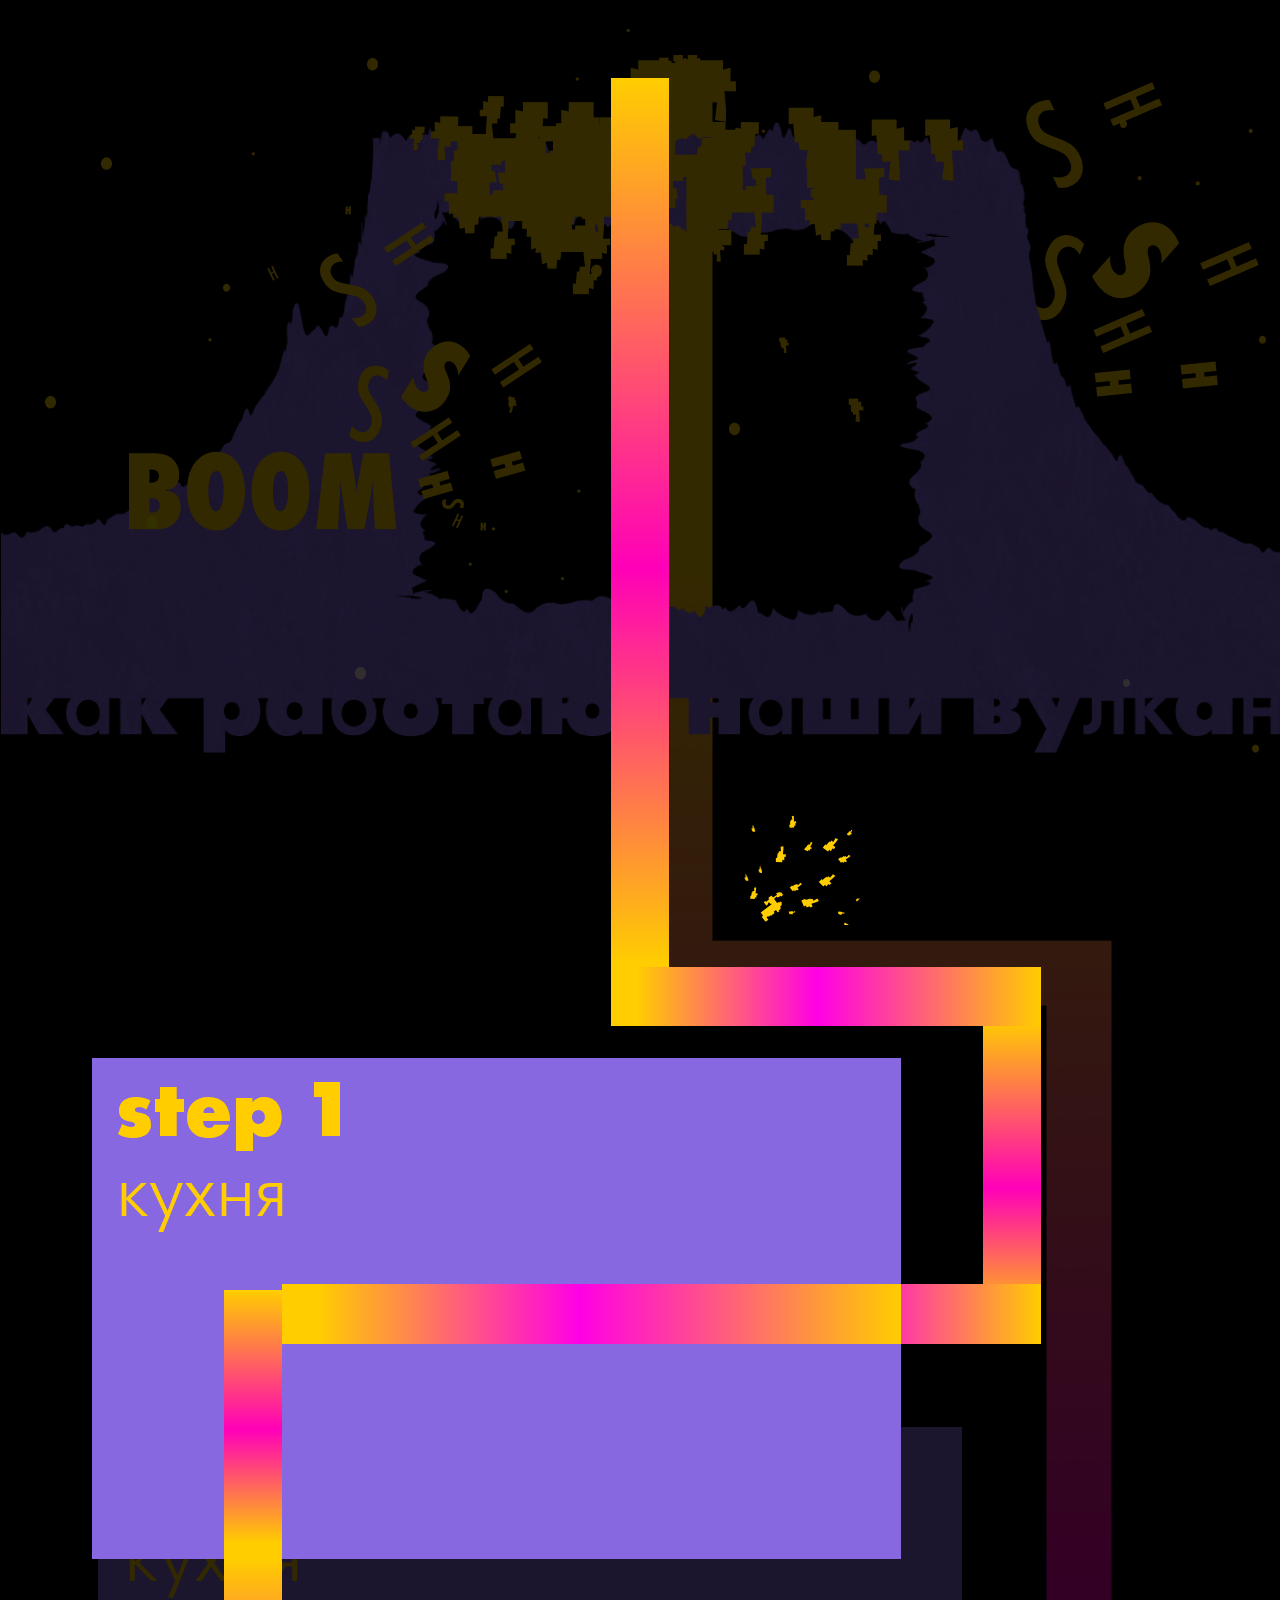
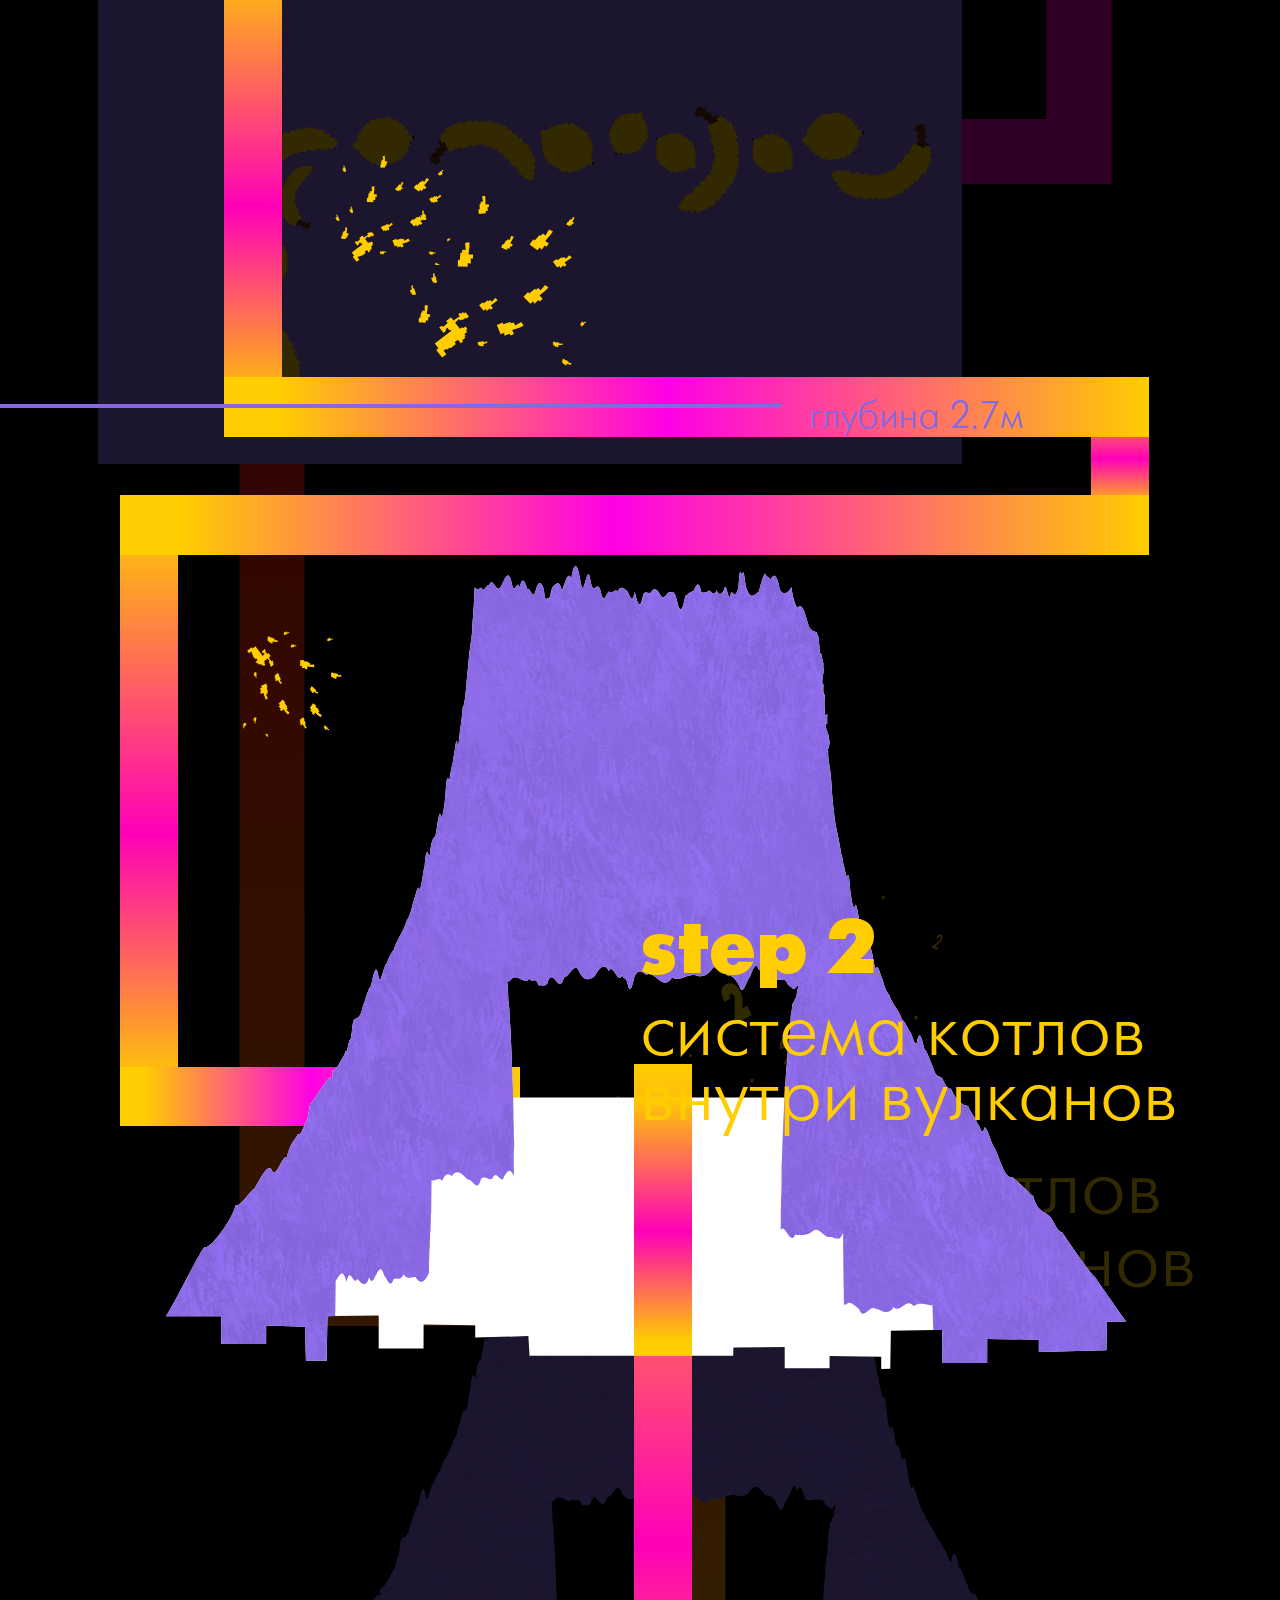
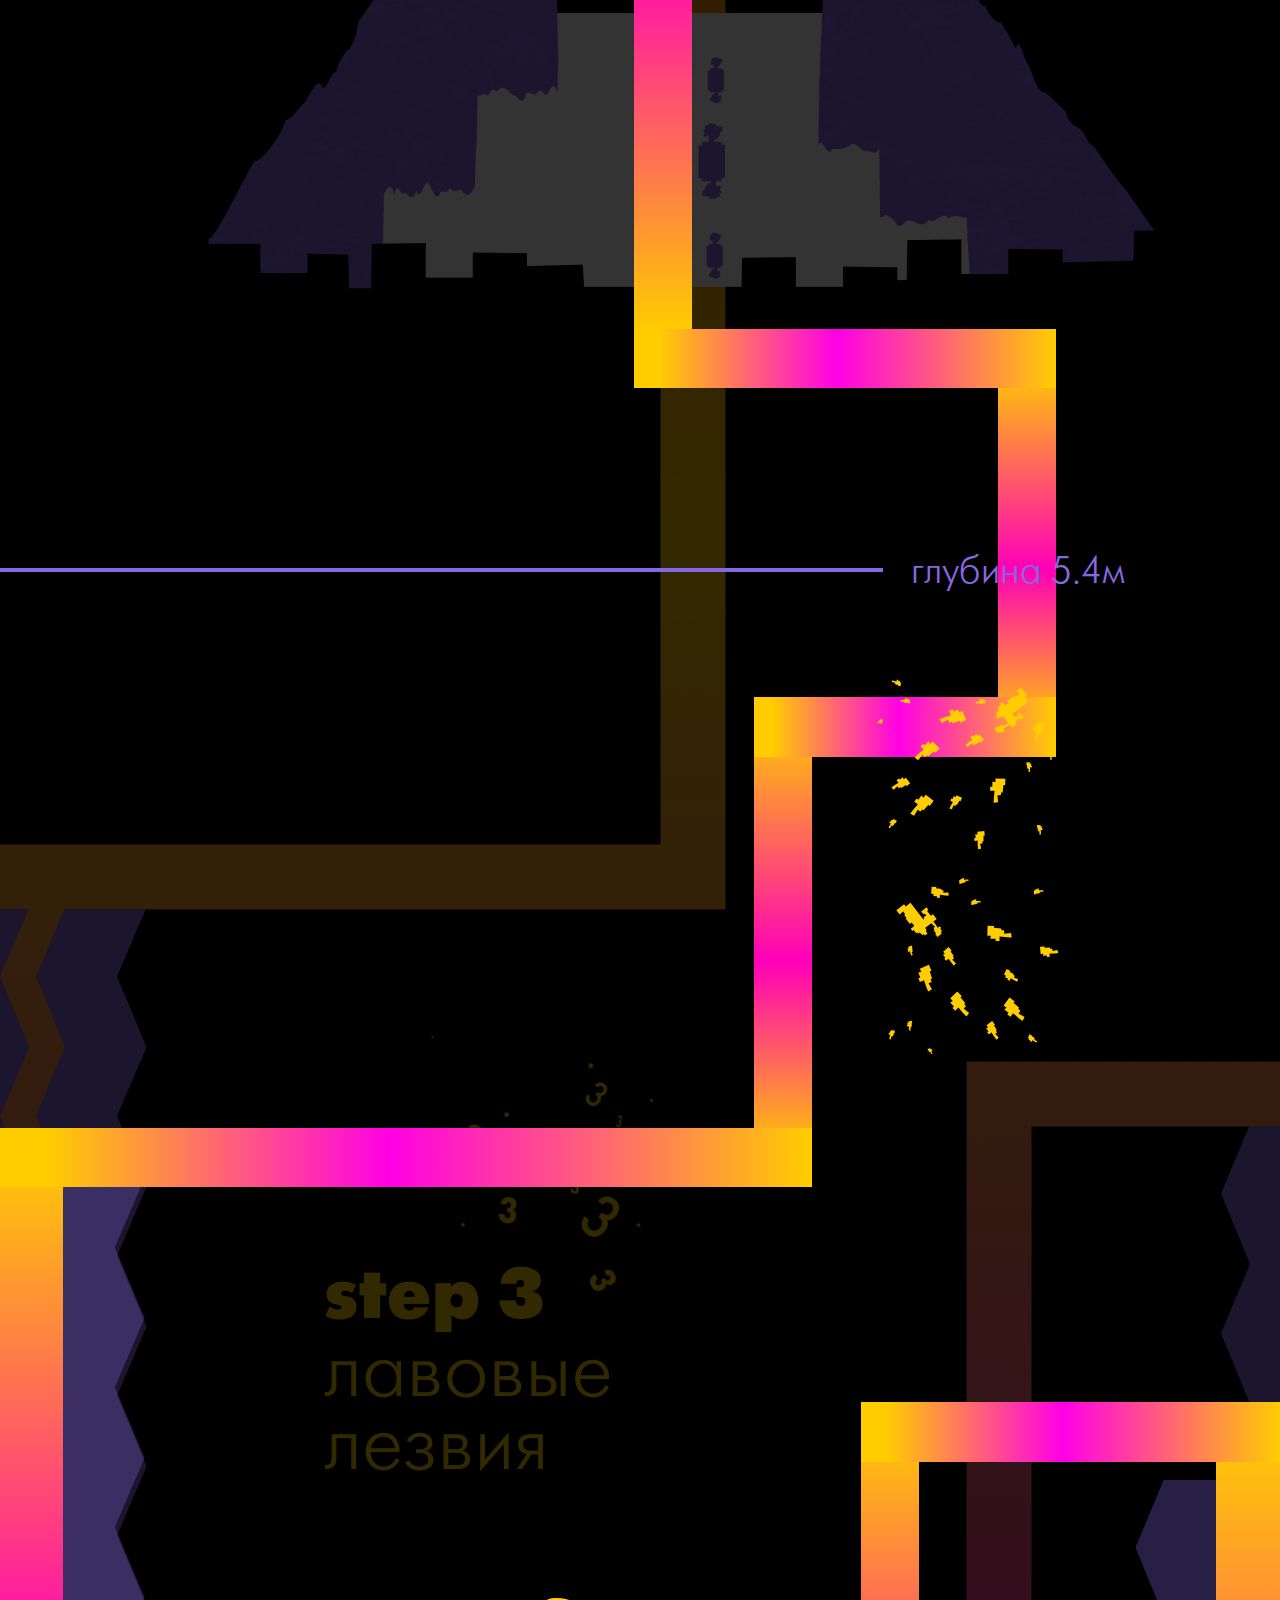
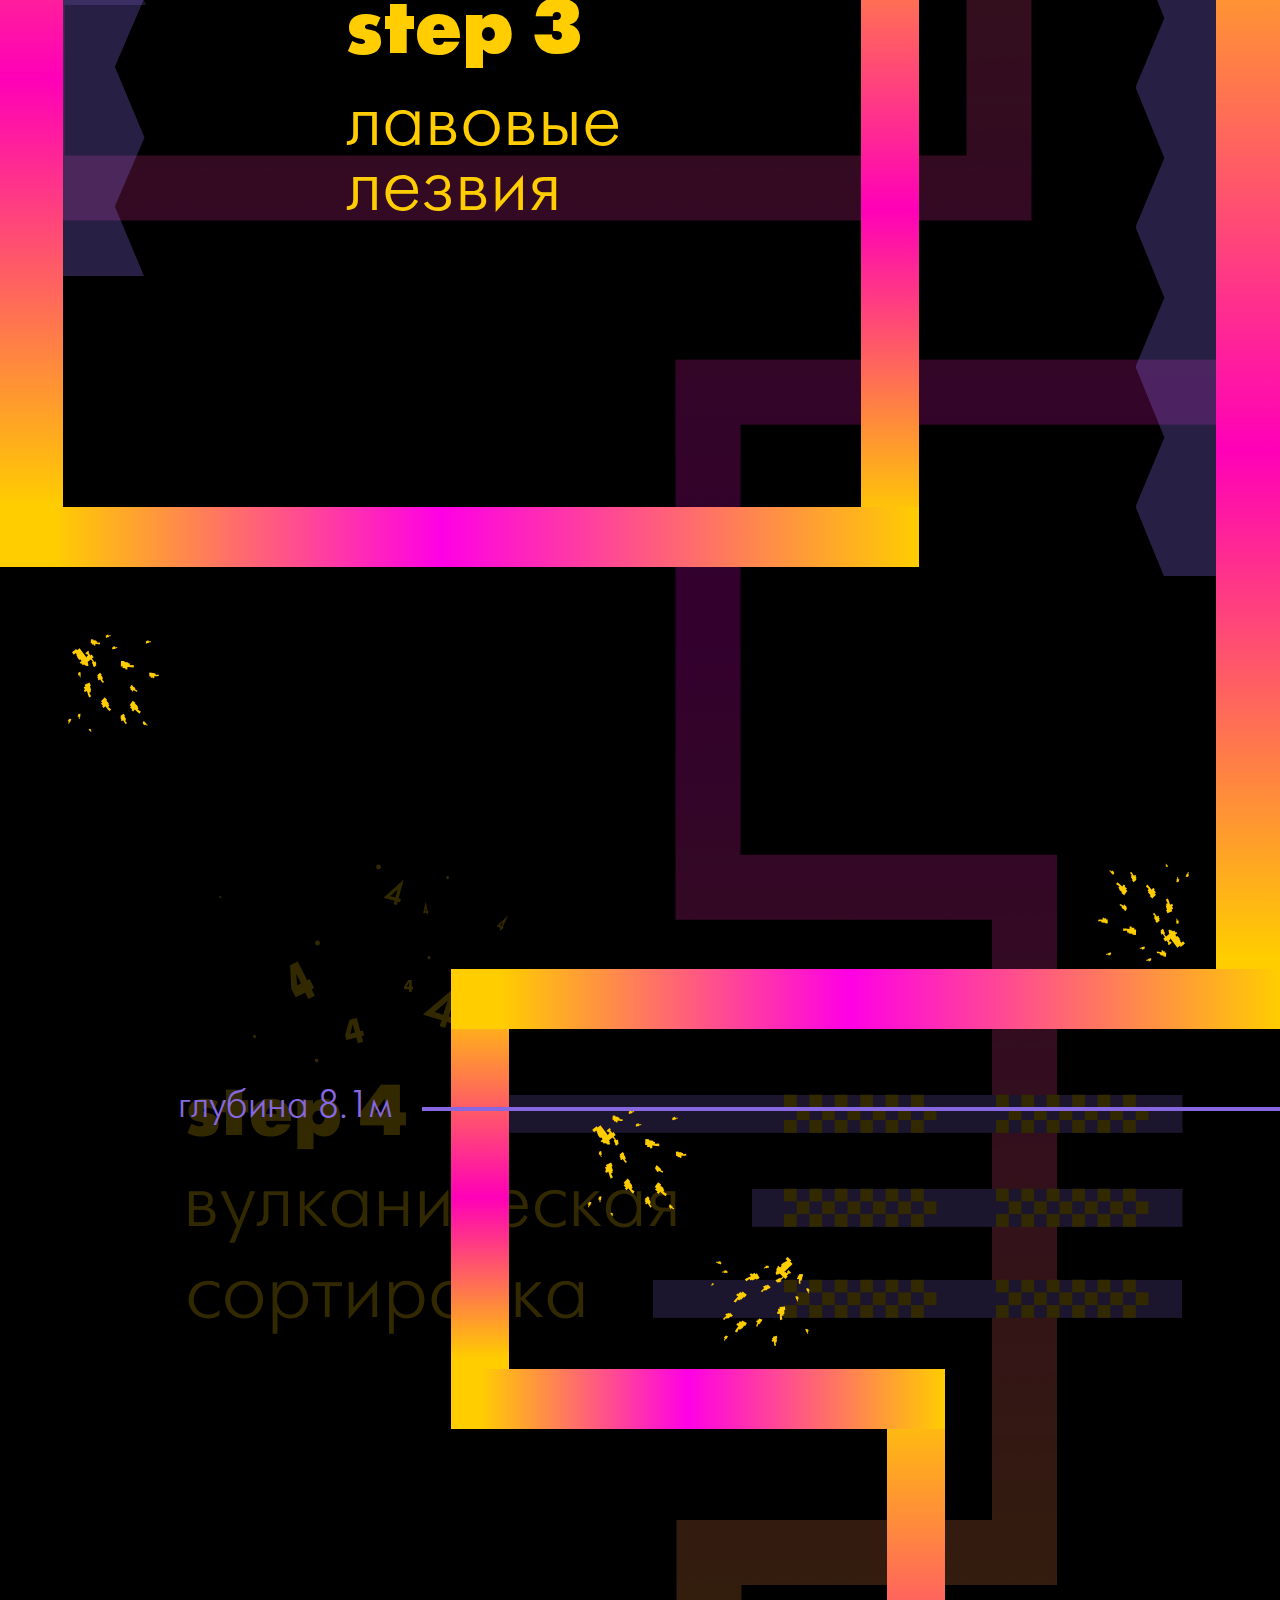
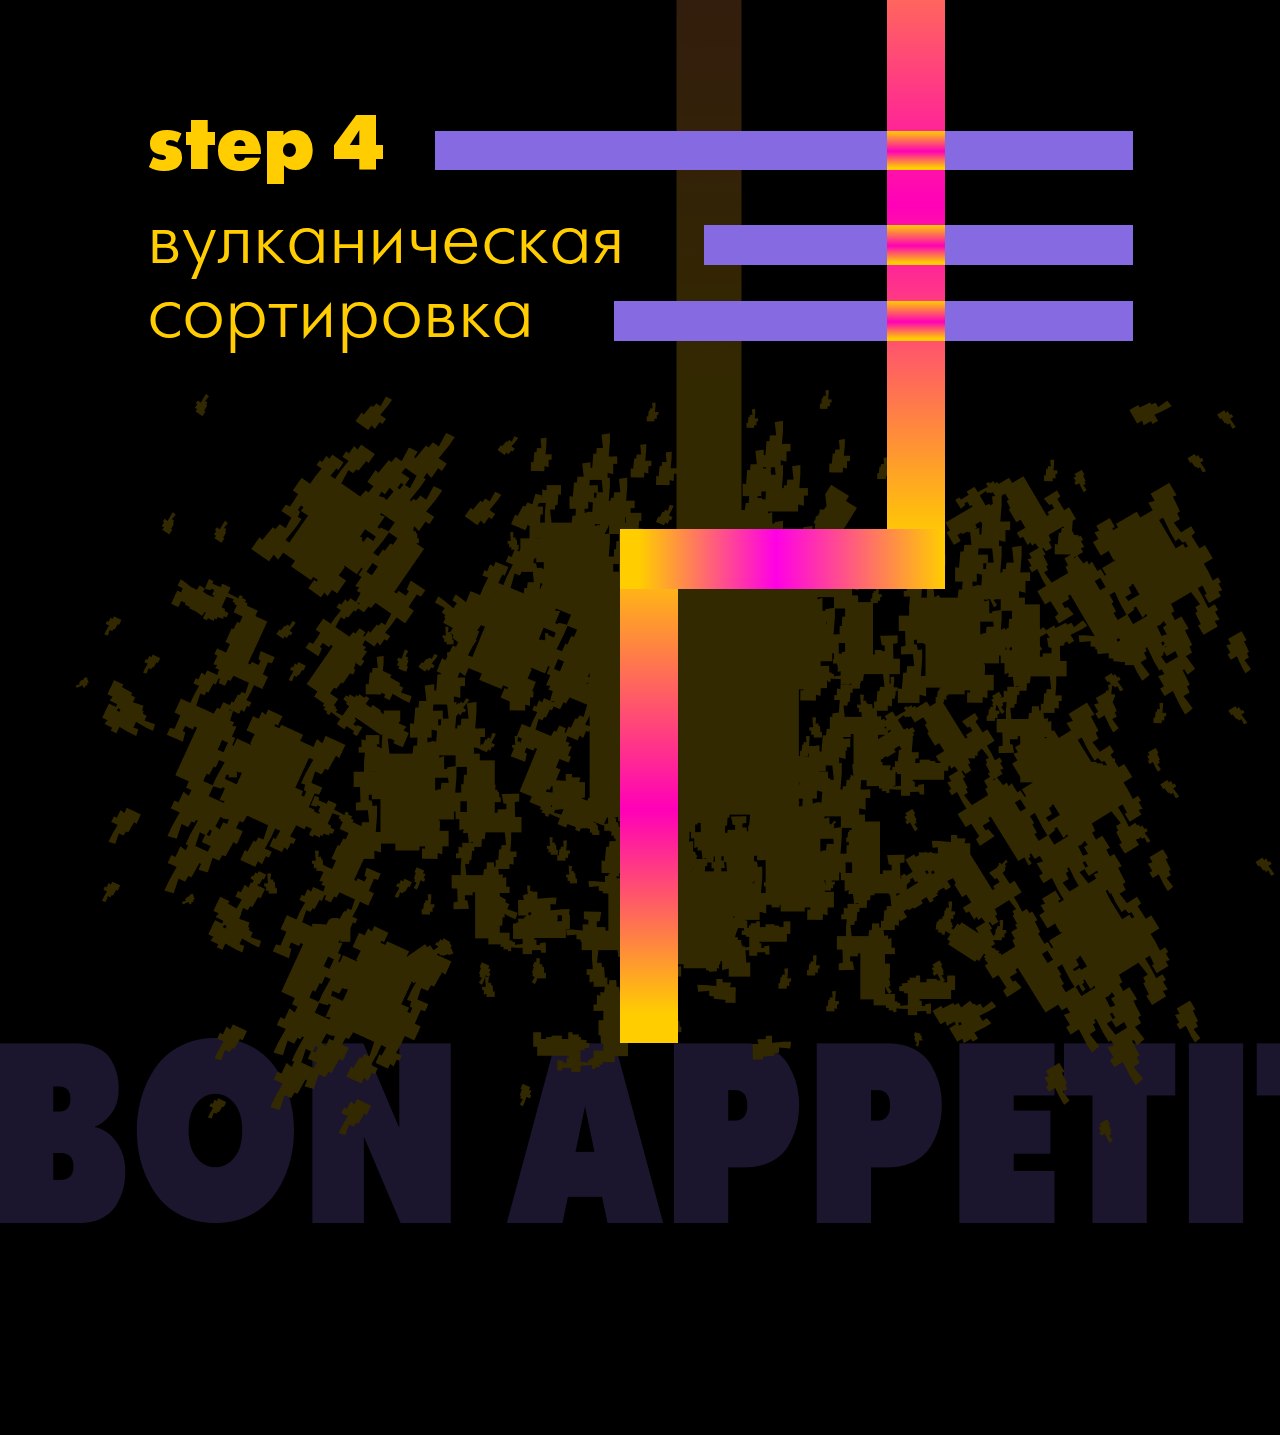
==== commit 8d43b894: "uh" ====
--- a/index.html
+++ b/index.html
@@ -22,1807 +22,11 @@
 left: 0;
 top: 0;
 right: 0;
-/* background: url('images/ipadport.png') no-repeat; */
+background: url('images/13.png') no-repeat;
 height: 100%;
 display: block;
 opacity: .2;
 }
-
-
-@media only screen and (min-width: 768px) and (max-width: 823px) {
-  .info3 {
-      top: 73.5%;
-  }
-  .ruler3 {
-      width: 52vw;
-      margin-bottom: 1%;
-  }
-  .sprite12 {
-      margin-left: 9%;
-      margin-bottom: 0%;
-  }
-  .eightone {
-      width: 26.75vw;
-  }
-  .eightone p {
-      font-size: 4vw;
-      margin-top: 10px;
-  }
-  .w {
-    bottom: 21.1%;
-  }
-  .aaaa {
-      height: 6.1vw;
-      top: 0%;
-      right: 12.7%;
-      left: 78.9%;
-  }
-  .aaaa2 {
-      height: 6.1vw;
-      top: 0%;
-      right: 17.7%;
-      left: 70.6%;
-  }
-  .aaaa3 {
-      height: 6.1vw;
-      top: 0%;
-      right: 15.7%;
-      left: 74.1%;
-  }
-  .response2 {
-      height: 100%;
-      width: 8.88vw;
-      right: 4.6%;
-  }
-  .response {
-      height: 100%;
-      width: 8.8vw;
-      left: 70.4%;
-  }
-  .response3 {
-      height: 100%;
-      width: 8.8vw;
-      left: 58.4%;
-  }
-  .response4 {
-    height: 100%;
-    width: 8.8vw;
-    right: 6.5%;
-  }
-  .response5 {
-    height: 100%;
-    width: 8.8vw;
-    left: 64.1%;
-  }
-  .response6 {
-    height: 100%;
-    width: 8.8vw;
-    right: 5.3%;
-  }
-  .line1 {
-    top: 231px;
-    height: 6.1vw;
-    left: 22%;
-    right: 7%;
-  }
-  .line2 {
-        top: 309px;
-    height: 6.1vw;
-    left: 42%;
-    right: 7%;
-  }
-  .line3 {
-    top: 388px;
-  height: 6.1vw;
-  left: 35%;
-  right: 7%;
-  }
-  .squaree {
-      width: 2.2vw;
-      height: 2.2vw;
-      right: 0;
-      animation: istep1 1s alternate infinite;
-      opacity: 1;
-  }
-  @keyframes istep1 {
-    0% {right: 0%;}
-    100% {right: 3vw;}
-  }
-  .squaree2 {
-    width: 2.2vw;
-    height: 2.2vw;
-    opacity: 1;
-    right: 0.7vw;
-    animation: istep2 1s alternate infinite;
-  }
-  @keyframes istep2 {
-    0% {right: 0.7vw;}
-    100% {right: 6.4vw;}
-  }
-  .squaree3 {
-    width: 2.2vw;
-    height: 2.2vw;
-    right: 0%;
-    top: 2.2vw;
-    opacity: 1;
-    animation: istep3 1s alternate infinite;
-  }
-  @keyframes istep3 {
-    0% {right: 0%;}
-    100% {right: 4.6vw;}
-  }
-  .squaree4 {
-    width: 2.2vw;
-    height: 2.2vw;
-    top: 2.2vw;
-    right: 0.7vw;
-    opacity: 1;
-    animation: istep4 1s alternate infinite;
-  }
-  @keyframes istep4 {
-    0% {right: 0.7vw;}
-    100% {right: 4.6vw;}
-  }
-  .squaree5 {
-    width: 2.2vw;
-    height: 2.2vw;
-    right: 0%;
-    top: 4vw;
-    opacity: 1;
-    animation: istep5 1s alternate infinite;
-  }
-  @keyframes istep5 {
-  0% {right: 0%;}
-  100% {right: 3vw;}
-  }
-  .squaree6 {
-    width: 2.2vw;
-    height: 2.2vw;
-    right: 0.7vw;
-    top: 4vw;
-    opacity: 1;
-    animation: istep6 1s alternate infinite;
-  }
-  @keyframes istep6 {
-  0% {right: 0.7vw;}
-  100% {right: 6.4vw;}
-  }
-  .info1 {
-      position: absolute;
-      height: auto;
-      top: 26%;
-      left: 0;
-  }
-  .ruler1 {
-      width: 56vw;
-      margin-bottom: 1%;
-    }
-  .sprite32 {
-      margin-bottom: -2%;
-  }
-  .twoseven p {
-  font-size: 4vw;
-  margin-left: 31px;
-  }
-  .info2 {
-    position: absolute;
-    height: auto;
-    top: 45.8%;
-    left: 0%;
-  }
-  .ruler2 {
-      position: relative;
-      height: 0.3vw;
-      width: 60vw;
-      background-color: rgba(135, 104, 225, 1);
-      display: inline-block;
-      margin-bottom: 1%;
-  }
-  .fivefour {
-    position: relative;
-    display: inline-block;
-  }
-  .fivefour p {
-    font-family: FTX45;
-  font-style: normal;
-  font-weight: normal;
-  font-size: 4vw;
-  color: rgba(135, 104, 225, 1);
-  line-height: 65px;
-  margin-left: 8px;
-  }
-  .sprite42 {
-    margin-left: 77%;
-    margin-bottom: -2%;
-  }
-  .candy {
-    left: 49.4%;
-  }
-  .candyline {
-    left: 49.4%;
-    top: 65.6%;
-  }
-.bleach {
-  left: 11%;
-  top: 1.5%;
-}
-.bag {
-    right: 0%;
-    top: 1%;
-    width: 47.81vw;
-    height: 46.41vw;
-  }
-.name {
-  width: 50%;
-  height: 50%;
-}
-.begin {
-  top: 42px;
-}
-.main {
-  padding-top: 66%;
-}
-.kitchen {
-  top: 18%;
-  bottom: 76.1%;
-}
-.kitchentwo {
-    top: 18%;
-    bottom: 76.1%;
-}
-.kitchenline {
-  height: 4.66vw;
-    bottom: 78.8%;
-    left: 22%;
-    right: 29.6%;
-}
-.kitchenline2 {
-  bottom: 76.1%;
-  top: 20.7%;
-}
-.kitchen h1 {
-  margin-left: 20px;
-  padding-top: 20px;
-  font-size: 7vw;
-}
-.kitchen p {
-  font-size: 7vw;
-  margin-top: -1px;
-  margin-left: 20px;
-}
-  .sort h1 {
-    font-size: 7vw;
-    margin-left: 7%;
-    margin-bottom: 0px;
-  }
-  .sort p {
-    font-size: 7vw;
-    line-height: 9vw;
-    margin-left: 7%;
-    margin-top: 7vw;
-    width: 60vw;
-  }
-  .bladestext p {
-  line-height: 51px;
-  margin-top: 12px;
-  }
-  .deskbowltext p {
-    line-height: 51px;
-    margin-top: 12px;
-  }
-  .deskbowltext {
-    top: 35%;
-  }
-  .deskbowl {
-        width: 84%;
-  margin-top: 195%;
-  margin-left: 8%;
-  }
-  .sprite {
-    top: 78%;
-    left: 10%;
-    height: 200px;
-    width: 226.6px;
-    animation: mobilesprite 0.7s steps(1) alternate infinite;
-  }
-  .sprite2 {
-    height: 200px;
-    width: 226.6px;
-    animation: mobilesprite 0.7s steps(1) alternate infinite;
-  }
-  .sprite3 {
-    top: 31.8%;
-    width: 36.58vw;
-    height: 31.92vw;
-    right: 20%;
-}
-  .sprite4 {
-    top: 15.5%;
-    left: 11%;
-    height: 200px;
-    width: 226.6px;
-    animation: mobilesprite 0.7s steps(1) alternate infinite;
-  }
-  .contain {
-    margin-top: 151%;
-}
-.endgame {
-    margin-top: 138%;
-  }
-.a {
-      bottom: 85%;
-  }
-.b {
-  bottom: 85%;
-  right: 7.7%;
-}
-.c {
-  top: 15%;
-    bottom: 78.8%;
-    left: 87.6%;
-    right: 7.7%;
-}
-.d {
-  right: 7.7%;
-  bottom: 78.8%;
-}
-.e {
-  bottom: 73%;
-}
-.f {
-  bottom: 73%;
-}
-.g {
-    top: 26.7%;
-    bottom: 69.9%;
-}
-.h {
-    bottom: 69.5%;
-  }
-.i {
-  top: 30.3%;
-  bottom: 63.2%;
-}
-.j {
-    bottom: 63.2%;
-  }
-.k {
-  bottom: 54.2%;
-  top: 35%;
-}
-.l {
-  bottom: 54.2%;
-}
-.m {
-  top: 45.5%;
-  bottom: 49.5%;
-}
-.n {
-  bottom: 49.5%;
-}
-.o {
-top: 50.2%;
-bottom: 45%;
-}
-.p {
-  bottom: 45%;
-}
-.q {
-top: 55%;
-right: 91%;
-bottom: 30.5%;
-}
-.r {
-  bottom: 30.5%;
-}
-.s {
-  bottom: 30.5%;
-  top: 59%;
-}
-.t {
-  top: 59%;
-}
-.u {
-  top: 59%;
-  left: 91%;
-}
-.ac {
-  bottom: 21.1%;
-  right: 16%;
-  left: 59.2%;
-}
-.ad {
-  top: 78.5%;
-  right: 16%;
-  left: 78%;
-}
-.ae {
-  right: 16%;
-}
-}
-@keyframes mobilesprite {
-  0% {background-position: 0px;}
-  20% {background-position: -226.6px;}
-  40% {background-position: -453.2px;}
-  60% {background-position: -679.8px;}
-  80% {background-position: -906.4px;}
-}
-@media only screen and (min-width: 1310px) and (max-width: 1440px) {
-.main img {
-margin-top: 7%;
-}
-.begin {
-left: 38.8%;
-}
-}
-/* ??????? */
-@media only screen and (min-width: 491px) and (max-width: 767px) {
-  .bleach {
-    top: 0.7%;
-    left: 12%;
-    width: 74.4vw;
-    height: 66.41vw;
-  }
-  .bag {
-    top: 0.5%;
-    right: 0%;
-    width: 51.81vw;
-    height: 55.41vw;
-  }
-  .begin {
-    background: url("images/upphone.svg") no-repeat;
-    background-size: contain;
-    left: calc(50% - 10.94vw);
-    top: 1%;
-    width: 21.88vw;
-    height: 18.75vw;
-  }
-  .kitchen {
-    top: 22%;
-      bottom: 73%;
-      left: 9.2%;
-      right: 20.6%;
-  }
-  .kitchentwo {
-    top: 22%;
-      bottom: 73%;
-      left: 9.2%;
-      right: 20.6%;
-  }
-  .banana img {
-      width: 47.24px;
-      height: 35.995px;
-  }
-  .banana2 img {
-      width: 50px;
-      height: 28.5px;
-  }
-  .banana3 img {
-      width: 50px;
-      height: 28.5px;
-  }
-  .lemon img {
-      width: 29px;
-      height: 23px;
-  }
-  .lemon2 img {
-      width: 19px;
-      height: 20.5px;
-  }
-  .lemon3 img {
-      width: 29px;
-      height: 23px;
-  }
-  @keyframes lemon {
-  0% {left: 100%; top: 47%; transform: rotate(0deg);
-  }
-  50% {left: 23%; top: 47%; transform: rotate(0deg)}
-  100% {left: 23%; top: 100%; transform: rotate(-90deg)}
-  }
-  @keyframes lemon2 {
-  0% {left: 100%; top: 46%; transform: rotate(180deg);
-  }
-  40% {left: 23%; top: 46%; transform: rotate(90deg)}
-  100% {left: 23%; top: 100%; transform: rotate(-90deg)}
-  }
-  @keyframes banana {
-  0% {left: 100%; top: 44%; transform: rotate(19deg);
-  }
-  60% {left: 23%; top: 44%; transform: rotate(19deg)}
-  100% {left: 23%; top: 100%; transform: rotate(-100deg)}
-  }
-  @keyframes banana2 {
-  0% {left: 102%; top: 46%; transform: rotate(180deg);
-  }
-  50% {left: 23%; top: 46%; transform: rotate(180deg)}
-  100% {left: 23%; top: 102%; transform: rotate(0deg)}
-  }
-  .kitchen h1 {
-    margin-left: 10px;
-    padding-top: 10px;
-    font-size: 10vw;
-  }
-  .kitchen p {
-    font-size: 10vw;
-    margin-top: -10px;
-    margin-left: 10px;
-  }
-  .kitchenline {
-    height: 5.66vw;
-      bottom: 75.3%;
-      left: 25.5%;
-      right: 20.6%;
-  }
-  .kitchenline2 {
-    top: 24.32%;
-      left: 25.5%;
-      right: 67.97%;
-      bottom: 73%;
-      z-index: 19;
-  }
-  .main {
-    display: none;
-  }
-  .phonemain {
-  display: block;
-  position: relative;
-  padding-top: 72%;
-  }
-  .phonemain img {
-    width: 100%;
-  }
-  .deskbowl {
-    display: none;
-  }
-  .phbowl {
-    display: block;
-    position: relative;
-    background: url("images/fifi.svg") no-repeat;
-    background-size: 120% auto;
-    background-position: center;
-    width: 100vw;
-    height: 100vw;
-    margin-top: 375vw;
-  }
-  .deskbowltext {
-    right: 11%;
-      top: 514vw;
-  }
-  .deskbowltext h1 {
-    font-size: 10vw;
-  }
-  .deskbowltext p {
-    margin-top: 10px;
-    font-size: 10vw;
-    line-height: 9vw;
-    width: 76vw;
-  }
-  .sprite {
-    width: 32.58vw;
-    height: 29.92vw;
-    top: 76%;
-    bottom: 327vw;
-  }
-  .sprite2 {
-    width: 32.58vw;
-    height: 29.92vw;
-    top: 54.5%;
-    left: 54%;
-  }
-  .sprite3 {
-    top: 486vw;
-  right: 48%;
-  width: 32.58vw;
-  height: 29.92vw;
-  }
-  .sprite4 {
-    top: 20%;
-    left: 18%;
-    width: 32.58vw;
-    height: 29.92vw;
-  }
-  .bowl h1 {
-    margin-left: 21px;
-    margin-top: -320px;
-    font-size: 6vw;
-    width: 300px;
-  }
-  .bowl p {
-    margin-left: 21px;
-    margin-top: -7px;
-    font-size: 6vw;
-    width: 280px;
-    line-height: 28px;
-  }
-  .contain {
-    margin-top: 181%
-  }
-  .blades {
-  }
-  .bladestwo {
-
-  }
-  .blade-right {
-    position: relative;
-    width: 30px;
-    display: inline-block;
-    background-image: url("images/jojo.svg");
-    background-position: top 0px right 0px;
-    animation: bladee 2s steps(1) infinite;
-  }
-  .blade-leftt {
-    position: relative;
-    display: inline-block;
-    width: 110.5px;
-    overflow: hidden;
-    background-image: url("images/jojo.svg");
-    background-position: top 0px right 0px;
-  animation: bladee 2s steps(1) infinite;
-  }
-  .bladee-leftt {
-    position: relative;
-    display: inline-block;
-    width: 110.5px;
-    background-image: url("images/jojo.svg");
-    background-position: top 0px right 0px;
-    animation: bladee 2s steps(1) infinite;
-  }
-
-  .bladee-right {
-    position: relative;
-    width: 30px;
-    display: inline-block;
-    background-image: url("images/jojo.svg");
-    background-position: top 0px right 30px;
-    animation: bladeetwo 2s steps(1) infinite;
-  }
-  .line1 {
-    top: 264px;
-    height: 6.1vw;
-    left: 22%;
-    right: 7%;
-  }
-  .line2 {
-    top: 342px;
-    height: 6.1vw;
-    left: 42%;
-    right: 7%;
-  }
-  .line3 {
-  top: 423px;
-  height: 6.1vw;
-  left: 35%;
-  right: 7%;
-  }
-  .squaree {
-      width: 2.2vw;
-      height: 2.2vw;
-      right: 0;
-      animation: istep1 1s alternate infinite;
-      opacity: 1;
-  }
-  @keyframes istep1 {
-    0% {right: 0%;}
-    100% {right: 3vw;}
-  }
-  .squaree2 {
-    width: 2.2vw;
-    height: 2.2vw;
-    opacity: 1;
-    right: 0.7vw;
-    animation: istep2 1s alternate infinite;
-  }
-  @keyframes istep2 {
-    0% {right: 0.7vw;}
-    100% {right: 6.4vw;}
-  }
-  .squaree3 {
-    width: 2.2vw;
-    height: 2.2vw;
-    right: 0%;
-    top: 2.2vw;
-    opacity: 1;
-    animation: istep3 1s alternate infinite;
-  }
-  @keyframes istep3 {
-    0% {right: 0%;}
-    100% {right: 4.6vw;}
-  }
-  .squaree4 {
-    width: 2.2vw;
-    height: 2.2vw;
-    top: 2.2vw;
-    right: 0.7vw;
-    opacity: 1;
-    animation: istep4 1s alternate infinite;
-  }
-  @keyframes istep4 {
-    0% {right: 0.7vw;}
-    100% {right: 4.6vw;}
-  }
-  .squaree5 {
-    width: 2.2vw;
-    height: 2.2vw;
-    right: 0%;
-    top: 4vw;
-    opacity: 1;
-    animation: istep5 1s alternate infinite;
-  }
-  @keyframes istep5 {
-  0% {right: 0%;}
-  100% {right: 3vw;}
-  }
-  .squaree6 {
-    width: 2.2vw;
-    height: 2.2vw;
-    right: 0.7vw;
-    top: 4vw;
-    opacity: 1;
-    animation: istep6 1s alternate infinite;
-  }
-  @keyframes istep6 {
-  0% {right: 0.7vw;}
-  100% {right: 6.4vw;}
-  }
-  .sort {
-    margin-top: 131%;
-    padding: 0px;
-  }
-  .sort h1 {
-    font-size: 10vw;
-    margin-left: 7%;
-    margin-bottom: 0px;
-  }
-  .sort p {
-    font-size: 10vw;
-    line-height: 9vw;
-    margin-left: 7%;
-    margin-top: 7vw;
-    width: 60vw;
-  }
-  .bladestext {
-    left: 47%;
-      top: 57%;
-  }
-  .bladestext h1 {
-    font-size: 10vw;
-  }
-  .bladestext p {
-    font-size: 10vw;
-    width: 1vw;
-    line-height: 9vw;
-    margin-top: 4vw;
-  }
-  .endgame {
-    margin-top: 401%;
-  }
-  .a {
-    top: 1.5%;
-    bottom: 82.6%;
-    left: 47%;
-    right: 47.2%;
-  }
-  .b {
-    height: 5.66vw;
-      left: 47%;
-      bottom: 82.6%;
-      right: 6.7%;
-  }
-  .c {
-    bottom: 75.3%;
-    top: 17.2%;
-    left: 87.8%;
-    right: 6.7%;
-  }
-  .d {
-    left: 52.1%;
-        height: 5.66vw;
-        right: 6.7%;
-        bottom: 75.3%;
-  }
-  .e {
-    top: 23.9%;
-      bottom: 70%;
-      left: 25.5%;
-      right: 67.97%;
-  }
-  .f {
-    left: 25.5%;
-  right: 54.23%;
-    bottom: 70%;
-  height: 5.66vw;
-  }
-  .g {
-    top: 30%;
-      left: 39.2%;
-      right: 54.23%;
-      bottom: 68%;
-  }
-  .info1 {
-      position: absolute;
-      height: auto;
-      top: 29%;
-      left: 0;
-  }
-  .ruler1 {
-      width: 56vw;
-      margin-bottom: 1%;
-    }
-  .sprite32 {
-      margin-bottom: -2%;
-  }
-  .twoseven p {
-  font-size: 5vw;
-  margin-left: 6px;
-  }
-  .h {
-    height: 5.66vw;
-      bottom: 68%;
-      left: 9.4%;
-  right: 54.23%;
-  }
-  .i {
-  top: 32%;
-  right: 85.1%;
-  }
-  .j {
-    height: 5.66vw;
-      bottom: 65.2%;
-      left: 9.4%;
-      right: 46%;
-  }
-  .k {
-    top: 34.41%;
-      bottom: 47.5%;
-      right: 46%;
-      left: 48.5%;
-      z-index: 1;
-  }
-  .l {
-      bottom: 47.5%;
-      height: 5.66vw;
-      left: 48.5%;
-      right: 38.5%;
-  }
-  .m {
-      top: 52.3%;
-      bottom: 46.5%;
-      left: 55.5%;
-      right: 38.5%;
-  }
-  .info2 {
-    position: absolute;
-    height: auto;
-    top: 47.5%;
-    left: 0%;
-  }
-  .ruler2 {
-      position: relative;
-      height: 0.3vw;
-      width: 60vw;
-      background-color: rgba(135, 104, 225, 1);
-      display: inline-block;
-      margin-bottom: 1%;
-  }
-  .fivefour {
-    position: relative;
-    display: inline-block;
-  }
-  .fivefour p {
-    font-family: FTX45;
-  font-style: normal;
-  font-weight: normal;
-  font-size: 5vw;
-  color: rgba(135, 104, 225, 1);
-  line-height: 65px;
-  margin-left: 8px;
-  }
-  .sprite42 {
-    margin-left: 77%;
-    margin-bottom: 0%;
-  }
-  .n {
-      height: 5.66vw;
-      bottom: 46.5%;
-      left: 19.5%;
-      right: 38.5%;
-  }
-  .o {
-    left: 19.5%;
-    top: 53.5%;
-    right: 74.5%;
-    bottom: 43%;
-
-  }
-  .p {
-    height: 5.66vw;
-      bottom: 43%;
-      left: 0%;
-      right: 74.5%;
-    }
-  .q {
-    top: 57%;
-      bottom: 31.5%;
-      left: 0%;
-      right: 91%;
-  }
-  .r {
-    height: 5.66vw;
-      bottom: 31.5%;
-      left: 0%;
-      right: 46%;
-  }
-  .s {
-    top: 61%;
-      bottom: 31.5%;
-      left: 48%;
-      right: 46%;
-  }
-  .t {
-    height: 5.66vw;
-  bottom: 38.8%;
-  left: 48%;
-  right: 0%;
-  }
-  .u {
-    top: 61%;
-      left: 90.9%;
-      bottom: 25.6%;
-      right: 0%;
-  }
-  .v {
-    height: 5.66vw;
-      bottom: 25.6%;
-      left: 54.2%;
-      right: 0%;
-  }
-  .w {
-    top: 74.2%;
-    left: 54.2%;
-    right: 40%;
-    bottom: 24.5%;
-  }
-  .ac {
-    height: 5.66vw;
-    bottom: 24.5%;
-    left: 54.2%;
-    right: 16%;
-  }
-  .ad {
-    top: 75.5%;
-      bottom: 8.8%;
-      left: 78%;
-      right: 16%;
-  }
-  .ae {
-    right: 16%;
-    height: 5.66vw;
-      bottom: 8.8%;
-      left: 48.4%;
-  }
-  .info3 {
-      top: 86.5%;
-  }
-  .ruler3 {
-      width: 52vw;
-      margin-bottom: 1%;
-  }
-  .sprite12 {
-      margin-left: 9%;
-      margin-bottom: 0%;
-  }
-  .eightone {
-      width: 31.75vw;
-  }
-  .eightone p {
-      font-size: 5vw;
-      margin-top: 10px;
-  }
-  .af {
-    top: 91%;
-  bottom: 2.8%;
-  left: 48.4%;
-  right: 46.07%;
-  }
-  .icandy {
-    position: absolute;
-    left: 48.5%;
-    right: 46%;
-    top: 66%;
-    bottom: 1%;
-    overflow: hidden;
-    opacity: 0;
-  }
-  .icandyline {
-    position: absolute;
-  background: linear-gradient(180deg, rgba(255,205,0,1) 0%, rgba(255,0,184,1) 52%, rgba(255,205,0,1) 94%);
-  background-position: 0 0;
-  z-index: 200;
-  animation: ba 2.5s infinite;
-  background-size: 100% 100%;
-  top: 66%;
-  bottom: 1%;
-  left:  48.5%;
-  right: 46%;
-  opacity: 1;
-  }
-  .phbowl:hover .icandy {
-    opacity: 1;
-  }
-  .phbowl:hover .icandyline {
-    opacity: 0.3;
-  }
-  .icandy2 {
-    position: absolute;
-    top: -40%;
-    left: 0%;
-    animation: candybig 2s linear infinite;
-    animation-delay: 1s;
-  }
-  .icandy2 img {
-  width: 100%;
-  height: auto;
-  }
-  .icandy4 {
-    position: absolute;
-    top: -40%;
-    left: 0%;
-    animation: candybig 0.7s linear infinite;
-  }
-  .candy1 img {
-    width: 100%;
-    height: auto;
-  }
-  .candy3 img {
-    width: 100%;
-    height: auto;
-  }
-  .icandy4 img {
-  width: 100%;
-  height: auto;
-  }
-  .aaaa {
-      height: 6.1vw;
-      top: 0%;
-      right: 12.7%;
-      left: 78.9%;
-  }
-  .aaaa2 {
-      height: 6.1vw;
-      top: 0%;
-      right: 17.7%;
-      left: 70.6%;
-  }
-  .aaaa3 {
-      height: 6.1vw;
-      top: 0%;
-      right: 15.7%;
-      left: 74.1%;
-  }
-  .response2 {
-      height: 100%;
-      width: 8.88vw;
-      right: 4.6%;
-  }
-  .response {
-      height: 100%;
-      width: 8.8vw;
-      left: 70.4%;
-  }
-  .response3 {
-      height: 100%;
-      width: 8.8vw;
-      left: 58.4%;
-  }
-  .response4 {
-    height: 100%;
-    width: 8.8vw;
-    right: 6.5%;
-  }
-  .response5 {
-    height: 100%;
-    width: 8.8vw;
-    left: 64.1%;
-  }
-  .response6 {
-    height: 100%;
-    width: 8.8vw;
-    right: 5.3%;
-  }
-  .sdohlacont3 {
-      top: 14%;
-      width: 33.9vw;
-      height: 43.125vw;
-      right: 7%;
-    }
-}
-@media only screen and (min-width: 320px) and (max-width: 490px) and (orientation: portrait) {
-.bleach {
-  top: 2.5%;
-  left: 12%;
-  width: 74.5vw;
-  height: 66.41vw;
-}
-.bag {
-  top: 1.5%;
-  right: 0%;
-  width: 51.81vw;
-  height: 55.41vw;
-}
-.begin {
-  background: url("images/upphone.svg") no-repeat;
-  background-size: contain;
-  left: calc(50% - 10.94vw);
-  top: 1%;
-  width: 21.88vw;
-  height: 18.75vw;
-}
-.kitchen {
-  top: 22%;
-    bottom: 73%;
-    left: 9.2%;
-    right: 20.6%;
-}
-.kitchentwo {
-  top: 22%;
-    bottom: 73%;
-    left: 9.2%;
-    right: 20.6%;
-}
-.banana img {
-    width: 47.24px;
-    height: 35.995px;
-}
-.banana2 img {
-    width: 50px;
-    height: 28.5px;
-}
-.banana3 img {
-    width: 50px;
-    height: 28.5px;
-}
-.lemon img {
-    width: 29px;
-    height: 23px;
-}
-.lemon2 img {
-    width: 19px;
-    height: 20.5px;
-}
-.lemon3 img {
-    width: 29px;
-    height: 23px;
-}
-@keyframes lemon {
-0% {left: 100%; top: 47%; transform: rotate(0deg);
-}
-50% {left: 23%; top: 47%; transform: rotate(0deg)}
-100% {left: 23%; top: 100%; transform: rotate(-90deg)}
-}
-@keyframes lemon2 {
-0% {left: 100%; top: 46%; transform: rotate(180deg);
-}
-40% {left: 23%; top: 46%; transform: rotate(90deg)}
-100% {left: 23%; top: 100%; transform: rotate(-90deg)}
-}
-@keyframes banana {
-0% {left: 100%; top: 44%; transform: rotate(19deg);
-}
-60% {left: 23%; top: 44%; transform: rotate(19deg)}
-100% {left: 23%; top: 100%; transform: rotate(-100deg)}
-}
-@keyframes banana2 {
-0% {left: 102%; top: 46%; transform: rotate(180deg);
-}
-50% {left: 23%; top: 46%; transform: rotate(180deg)}
-100% {left: 23%; top: 102%; transform: rotate(0deg)}
-}
-.kitchen h1 {
-  margin-left: 10px;
-  padding-top: 10px;
-  font-size: 10vw;
-}
-.kitchen p {
-  font-size: 10vw;
-  margin-top: -10px;
-  margin-left: 10px;
-}
-.kitchenline {
-  height: 5.66vw;
-    bottom: 75.3%;
-    left: 25.5%;
-    right: 20.6%;
-}
-.kitchenline2 {
-  top: 24.32%;
-    left: 25.5%;
-    right: 67.97%;
-    bottom: 73%;
-    z-index: 19;
-}
-.main {
-  display: none;
-}
-.phonemain {
-display: block;
-position: relative;
-padding-top: 97%;
-}
-.phonemain img {
-  width: 100%;
-}
-.deskbowl {
-  display: none;
-}
-.phbowl {
-  display: block;
-  position: relative;
-  background: url("images/fifi.svg") no-repeat;
-  background-size: 120% auto;
-  background-position: center;
-  width: 100vw;
-  height: 100vw;
-  margin-top: 375vw;
-}
-.deskbowltext {
-  right: 11%;
-    top: 548vw;
-}
-.deskbowltext h1 {
-  font-size: 10vw;
-}
-.deskbowltext p {
-  margin-top: 10px;
-  font-size: 10vw;
-  line-height: 9vw;
-  width: 76vw;
-}
-.sprite {
-  width: 32.58vw;
-  height: 29.92vw;
-  top: auto;
-  bottom: 327vw;
-}
-.sprite2 {
-  width: 32.58vw;
-  height: 29.92vw;
-  top: 51%;
-  left: 54%;
-}
-.sprite3 {
-  top: 518vw;
-right: 48%;
-width: 32.58vw;
-height: 29.92vw;
-}
-.sprite4 {
-  top: 20%;
-  left: 18%;
-  width: 32.58vw;
-  height: 29.92vw;
-}
-.bowl h1 {
-  margin-left: 21px;
-  margin-top: -320px;
-  font-size: 6vw;
-  width: 300px;
-}
-.bowl p {
-  margin-left: 21px;
-  margin-top: -7px;
-  font-size: 6vw;
-  width: 280px;
-  line-height: 28px;
-}
-.contain {
-  margin-top: 181%
-}
-.blades {
-}
-.bladestwo {
-
-}
-.blade-right {
-  position: relative;
-  height: 421px;
-  width: 30px;
-  display: inline-block;
-  background-image: url("images/jojo.svg");
-  background-position: top 0px right 0px;
-  animation: bladee 2s steps(1) infinite;
-}
-.blade-leftt {
-  position: relative;
-  height: 421px;
-  display: inline-block;
-  width: 110.5px;
-  overflow: hidden;
-  margin-left: -25px;
-  background-image: url("images/jojo.svg");
-  background-position: top 0px right 0px;
-animation: bladee 2s steps(1) infinite;
-}
-.bladee-leftt {
-  position: relative;
-  height: 421px;
-  display: inline-block;
-  width: 110.5px;
-  background-image: url("images/jojo.svg");
-  background-position: top 0px right 0px;
-  animation: bladee 2s steps(1) infinite;
-}
-
-.bladee-right {
-  position: relative;
-  height: 421px;
-  width: 30px;
-  margin-left: -25px;
-  display: inline-block;
-  background-image: url("images/jojo.svg");
-  background-position: top 0px right 30px;
-  animation: bladeetwo 2s steps(1) infinite;
-}
-.line1 {
-  top: 150px;
-  height: 6.1vw;
-  left: 22%;
-  right: 7%;
-}
-.line2 {
-  top: 231px;
-  height: 6.1vw;
-  left: 42%;
-  right: 7%;
-}
-.line3 {
-top: 309px;
-height: 6.1vw;
-left: 35%;
-right: 7%;
-}
-.squaree {
-    width: 2.2vw;
-    height: 2.2vw;
-    right: 0;
-    animation: istep1 1s alternate infinite;
-    opacity: 1;
-}
-@keyframes istep1 {
-  0% {right: 0%;}
-  100% {right: 3vw;}
-}
-.squaree2 {
-  width: 2.2vw;
-  height: 2.2vw;
-  opacity: 1;
-  right: 0.7vw;
-  animation: istep2 1s alternate infinite;
-}
-@keyframes istep2 {
-  0% {right: 0.7vw;}
-  100% {right: 6.4vw;}
-}
-.squaree3 {
-  width: 2.2vw;
-  height: 2.2vw;
-  right: 0%;
-  top: 2.2vw;
-  opacity: 1;
-  animation: istep3 1s alternate infinite;
-}
-@keyframes istep3 {
-  0% {right: 0%;}
-  100% {right: 4.6vw;}
-}
-.squaree4 {
-  width: 2.2vw;
-  height: 2.2vw;
-  top: 2.2vw;
-  right: 0.7vw;
-  opacity: 1;
-  animation: istep4 1s alternate infinite;
-}
-@keyframes istep4 {
-  0% {right: 0.7vw;}
-  100% {right: 4.6vw;}
-}
-.squaree5 {
-  width: 2.2vw;
-  height: 2.2vw;
-  right: 0%;
-  top: 4vw;
-  opacity: 1;
-  animation: istep5 1s alternate infinite;
-}
-@keyframes istep5 {
-0% {right: 0%;}
-100% {right: 3vw;}
-}
-.squaree6 {
-  width: 2.2vw;
-  height: 2.2vw;
-  right: 0.7vw;
-  top: 4vw;
-  opacity: 1;
-  animation: istep6 1s alternate infinite;
-}
-@keyframes istep6 {
-0% {right: 0.7vw;}
-100% {right: 6.4vw;}
-}
-.sort {
-  margin-top: 94%;
-  padding: 0px;
-}
-.sort h1 {
-  font-size: 10vw;
-  margin-left: 7%;
-  margin-bottom: 0px;
-}
-.sort p {
-  font-size: 10vw;
-  line-height: 9vw;
-  margin-left: 7%;
-  margin-top: 7vw;
-  width: 60vw;
-}
-.bladestext {
-  left: 48%;
-    top: 53%;
-}
-.bladestext h1 {
-  font-size: 10vw;
-}
-.bladestext p {
-  font-size: 10vw;
-  width: 1vw;
-  line-height: 9vw;
-  margin-top: 4vw;
-}
-.endgame {
-  margin-top: 401%;
-}
-.a {
-  top: 1.5%;
-  bottom: 82.6%;
-  left: 47%;
-  right: 47.2%;
-}
-.b {
-  height: 5.66vw;
-    left: 47%;
-    bottom: 82.6%;
-    right: 6.7%;
-}
-.c {
-  bottom: 75.3%;
-  top: 17.2%;
-  left: 87.8%;
-  right: 6.7%;
-}
-.d {
-  left: 52.1%;
-      height: 5.66vw;
-      right: 6.7%;
-      bottom: 75.3%;
-}
-.e {
-  top: 23.9%;
-    bottom: 70%;
-    left: 25.5%;
-    right: 67.97%;
-}
-.f {
-  left: 25.5%;
-right: 54.23%;
-  bottom: 70%;
-height: 5.66vw;
-}
-.g {
-  top: 30%;
-    left: 39.2%;
-    right: 54.23%;
-    bottom: 68%;
-}
-.info1 {
-    position: absolute;
-    height: auto;
-    top: 29%;
-    left: 0;
-}
-.ruler1 {
-    width: 56vw;
-    margin-bottom: 1%;
-  }
-.sprite32 {
-    margin-bottom: -6%;
-}
-.twoseven p {
-font-size: 5vw;
-margin-left: 6px;
-}
-.h {
-  height: 5.66vw;
-    bottom: 68%;
-    left: 9.4%;
-right: 54.23%;
-}
-.i {
-top: 32%;
-right: 85.1%;
-}
-.j {
-  height: 5.66vw;
-    bottom: 65.2%;
-    left: 9.4%;
-    right: 46%;
-}
-.k {
-  top: 34.41%;
-    bottom: 51.5%;
-    right: 46%;
-    left: 48.5%;
-    z-index: 1;
-}
-.l {
-    bottom: 51.5%;
-    height: 5.66vw;
-    left: 48.5%;
-    right: 38.5%;
-}
-.m {
-    top: 48.3%;
-    bottom: 50.5%;
-    left: 55.5%;
-    right: 38.5%;
-}
-.info2 {
-  position: absolute;
-  height: auto;
-  top: 45.5%;
-  left: 0%;
-}
-.ruler2 {
-    position: relative;
-    height: 0.3vw;
-    width: 60vw;
-    background-color: rgba(135, 104, 225, 1);
-    display: inline-block;
-    margin-bottom: 1%;
-}
-.fivefour {
-  position: relative;
-  display: inline-block;
-}
-.fivefour p {
-  font-family: FTX45;
-font-style: normal;
-font-weight: normal;
-font-size: 5vw;
-color: rgba(135, 104, 225, 1);
-line-height: 65px;
-margin-left: 8px;
-}
-.sprite42 {
-  margin-left: 77%;
-  margin-bottom: -6%;
-}
-.n {
-    height: 5.66vw;
-    bottom: 50.5%;
-    left: 19.5%;
-    right: 38.5%;
-}
-.o {
-  left: 19.5%;
-  top: 49.5%;
-  right: 74.5%;
-  bottom: 46%;
-
-}
-.p {
-  height: 5.66vw;
-    bottom: 46%;
-    left: 0%;
-    right: 74.5%;
-  }
-.q {
-  top: 54%;
-    bottom: 31.5%;
-    left: 0%;
-    right: 88%;
-}
-.r {
-  height: 5.66vw;
-    bottom: 31.5%;
-    left: 0%;
-    right: 46%;
-}
-.s {
-  top: 59%;
-    bottom: 31.5%;
-    left: 48%;
-    right: 46%;
-}
-.t {
-  height: 5.66vw;
-bottom: 40.8%;
-left: 48%;
-right: 0%;
-}
-.u {
-  top: 59%;
-    left: 87.9%;
-    bottom: 25.6%;
-    right: 0%;
-}
-.v {
-  height: 5.66vw;
-    bottom: 25.6%;
-    left: 54.2%;
-    right: 0%;
-}
-.w {
-  top: 74.2%;
-  left: 54.2%;
-  right: 40%;
-  bottom: 23.1%;
-}
-.ac {
-  height: 5.66vw;
-  bottom: 23.1%;
-  left: 54.2%;
-  right: 16%;
-}
-.ad {
-  top: 76.7%;
-    bottom: 8.8%;
-    left: 78%;
-    right: 16%;
-}
-.ae {
-  right: 16%;
-  height: 5.66vw;
-    bottom: 8.8%;
-    left: 48.4%;
-}
-.info3 {
-    top: 86.5%;
-}
-.ruler3 {
-    width: 52vw;
-    margin-bottom: 1%;
-}
-.sprite12 {
-    margin-left: 9%;
-    margin-bottom: -8%;
-}
-.eightone {
-    width: 31.75vw;
-}
-.eightone p {
-    font-size: 5vw;
-    margin-top: 10px;
-}
-.af {
-  top: 91%;
-bottom: 2.8%;
-left: 48.4%;
-right: 46.07%;
-}
-.icandy {
-  position: absolute;
-  left: 48.5%;
-  right: 46%;
-  top: 66%;
-  bottom: 1%;
-  overflow: hidden;
-  opacity: 0;
-}
-.icandyline {
-  position: absolute;
-background: linear-gradient(180deg, rgba(255,205,0,1) 0%, rgba(255,0,184,1) 52%, rgba(255,205,0,1) 94%);
-background-position: 0 0;
-z-index: 200;
-animation: ba 2.5s infinite;
-background-size: 100% 100%;
-top: 66%;
-bottom: 1%;
-left:  48.5%;
-right: 46%;
-opacity: 1;
-}
-.phbowl:hover .icandy {
-  opacity: 1;
-}
-.phbowl:hover .icandyline {
-  opacity: 0.3;
-}
-.icandy2 {
-  position: absolute;
-  top: -40%;
-  left: 0%;
-  animation: candybig 2s linear infinite;
-  animation-delay: 1s;
-}
-.icandy2 img {
-width: 100%;
-height: auto;
-}
-.icandy4 {
-  position: absolute;
-  top: -40%;
-  left: 0%;
-  animation: candybig 0.7s linear infinite;
-}
-.candy1 img {
-  width: 100%;
-  height: auto;
-}
-.candy3 img {
-  width: 100%;
-  height: auto;
-}
-.icandy4 img {
-width: 100%;
-height: auto;
-}
-.aaaa {
-    height: 6.1vw;
-    top: 0%;
-    right: 12.7%;
-    left: 78.9%;
-}
-.aaaa2 {
-    height: 6.1vw;
-    top: 0%;
-    right: 17.7%;
-    left: 70.6%;
-}
-.aaaa3 {
-    height: 6.1vw;
-    top: 0%;
-    right: 15.7%;
-    left: 74.1%;
-}
-.response2 {
-    height: 100%;
-    width: 8.88vw;
-    right: 4.6%;
-}
-.response {
-    height: 100%;
-    width: 8.8vw;
-    left: 70.4%;
-}
-.response3 {
-    height: 100%;
-    width: 8.8vw;
-    left: 58.4%;
-}
-.response4 {
-  height: 100%;
-  width: 8.8vw;
-  right: 6.5%;
-}
-.response5 {
-  height: 100%;
-  width: 8.8vw;
-  left: 64.1%;
-}
-.response6 {
-  height: 100%;
-  width: 8.8vw;
-  right: 5.3%;
-}
-.sdohlacont3 {
-    top: 14%;
-    width: 33.9vw;
-    height: 43.125vw;
-    right: 7%;
-  }
-}
-
     </style>
   </head>
 
@@ -1987,16 +191,12 @@
           <img src="images/fifi.svg" alt="">
           <div class="candy">
       <div class="candy1">
-      <img src="images/candy.svg" alt="">
       </div>
       <div class="candy2">
-      <img src="images/candy.svg" alt="">
       </div>
       <div class="candy3">
-      <img src="images/candy.svg" alt="">
       </div>
       <div class="candy4">
-      <img src="images/candy.svg" alt="">
       </div>
           </div>
           <div class="candyline">
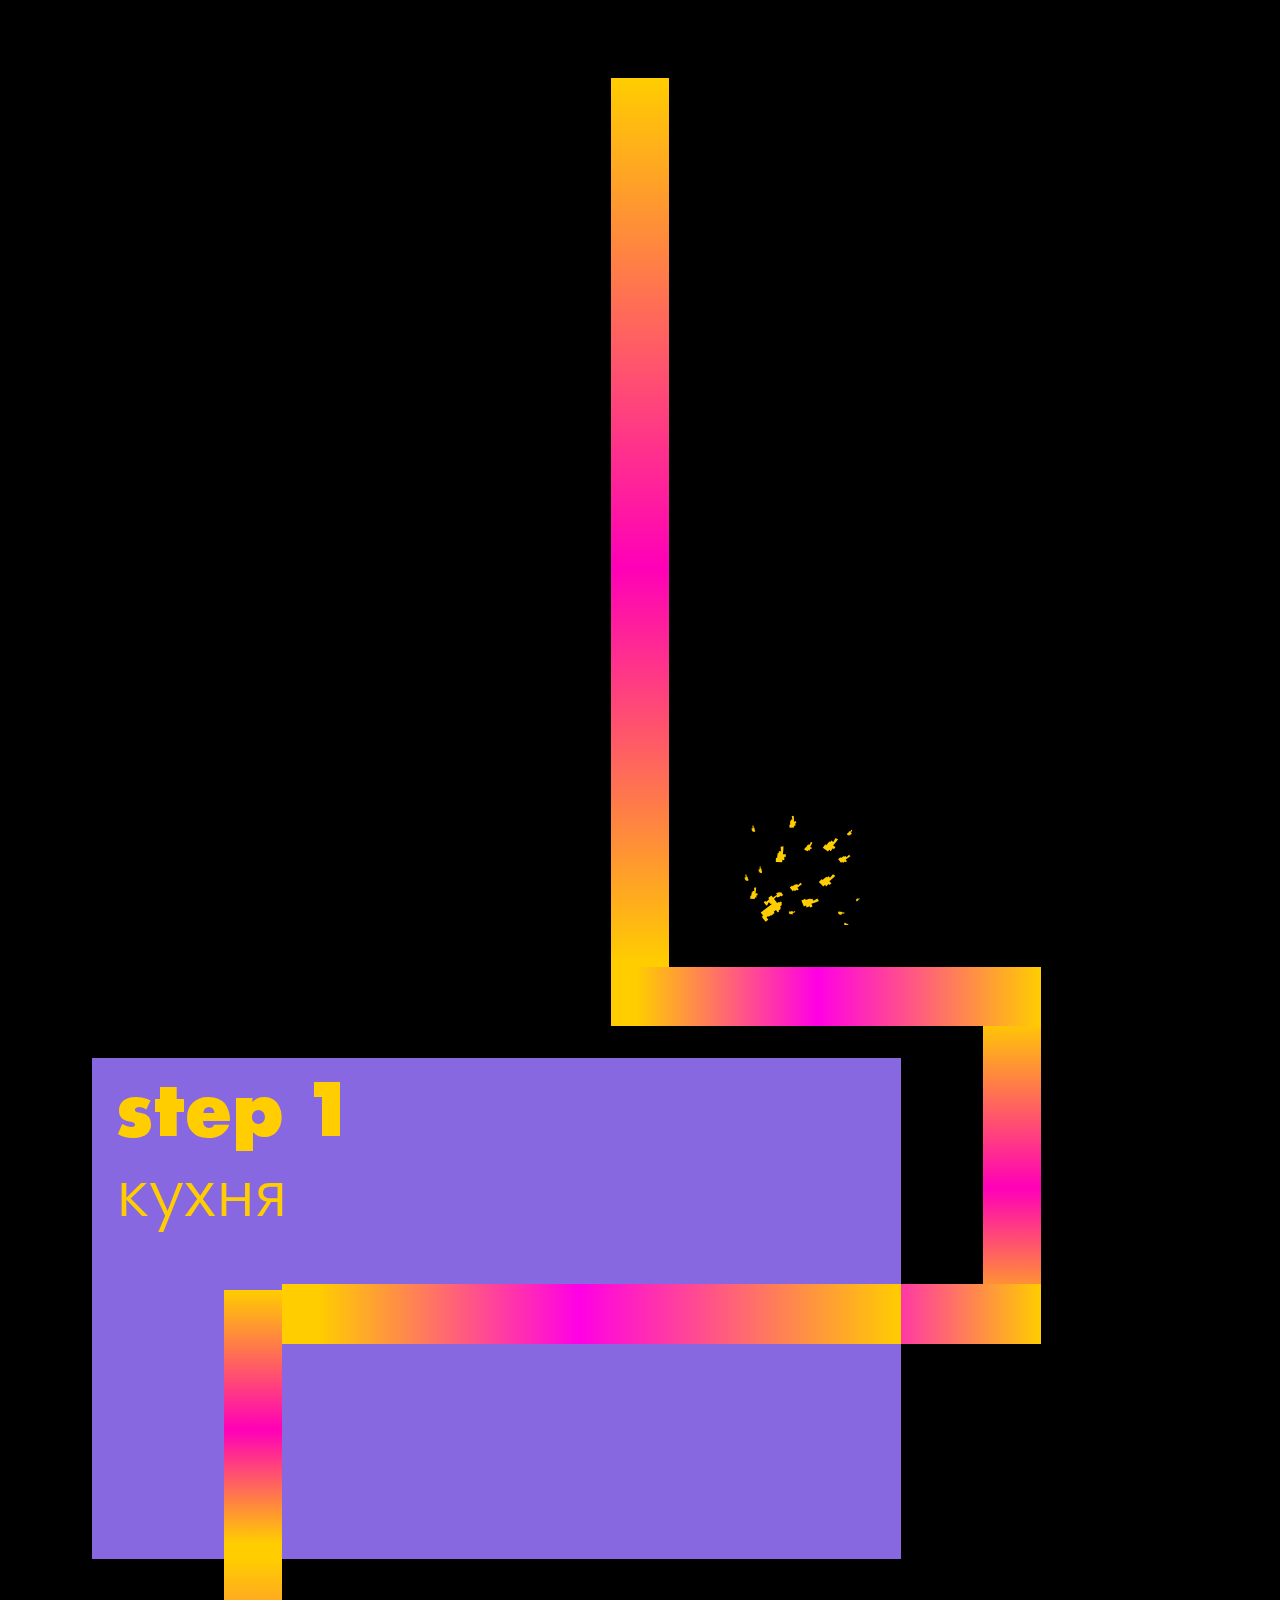
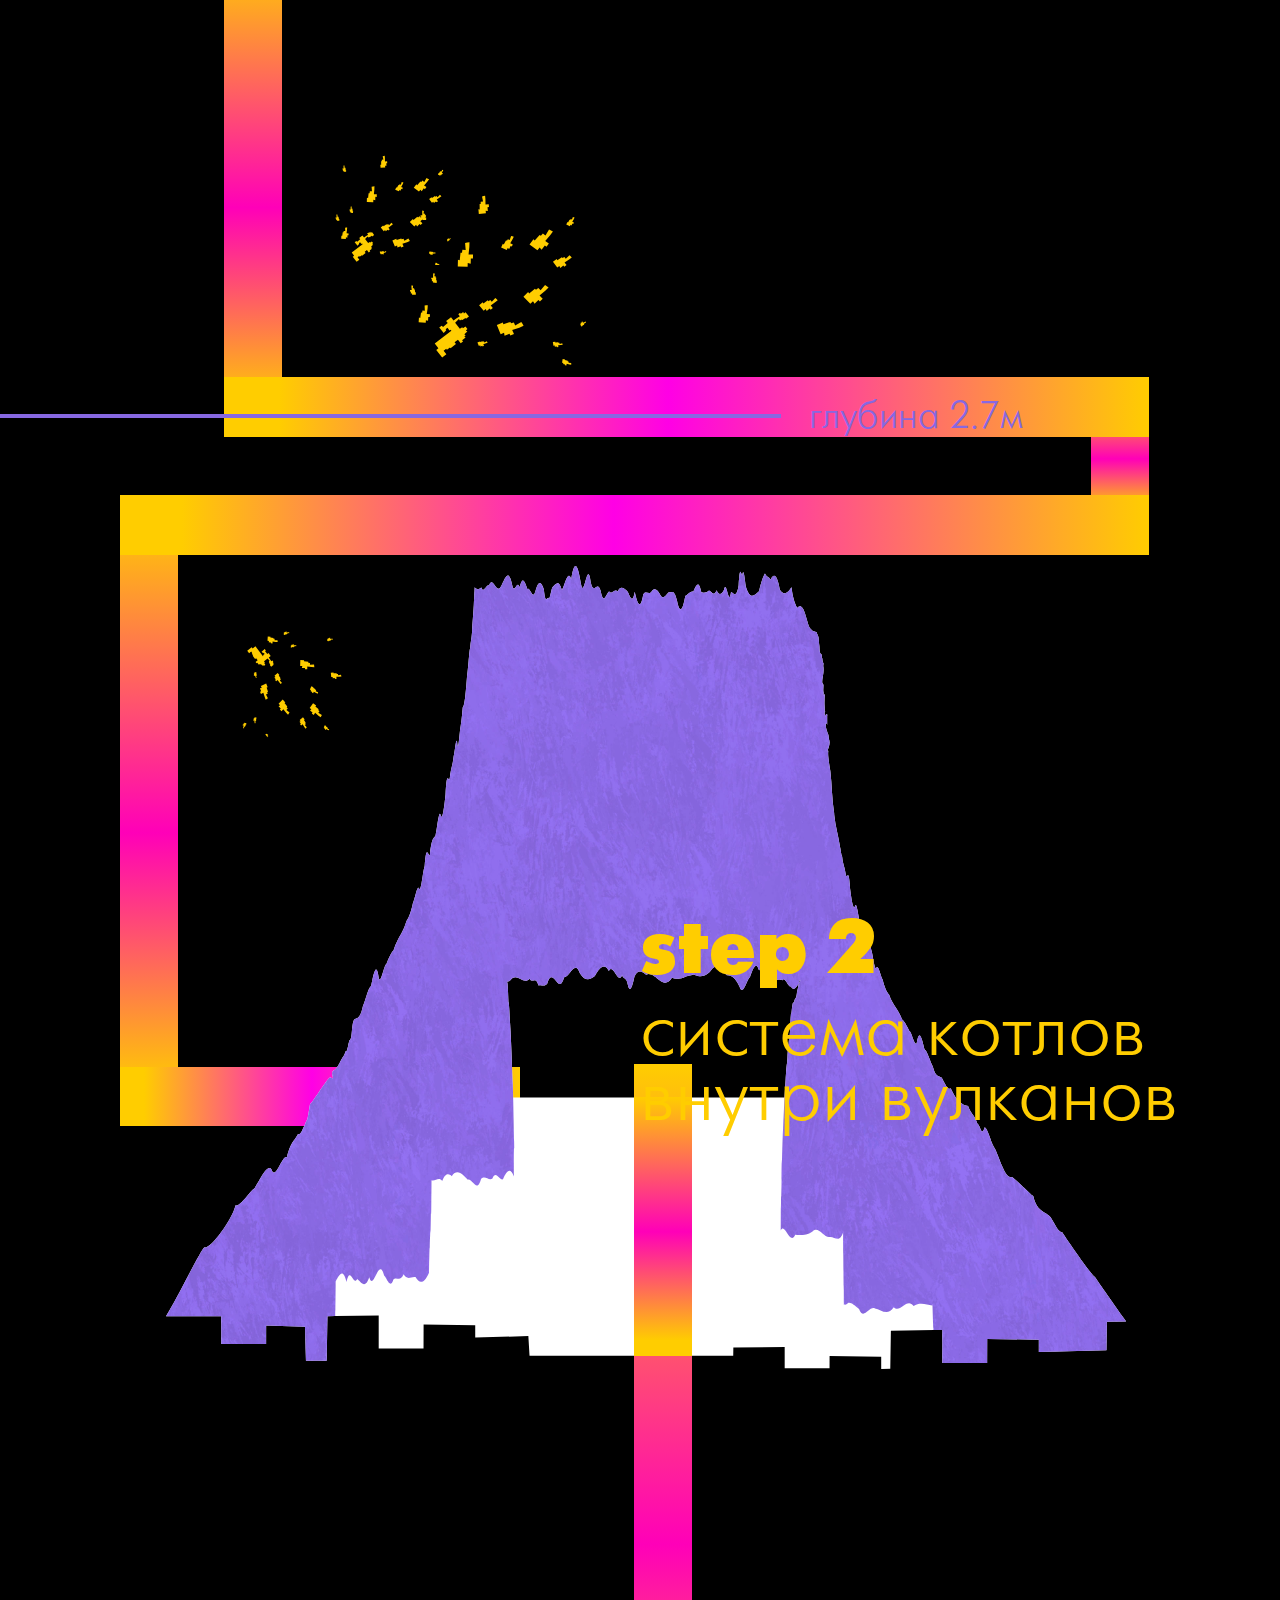
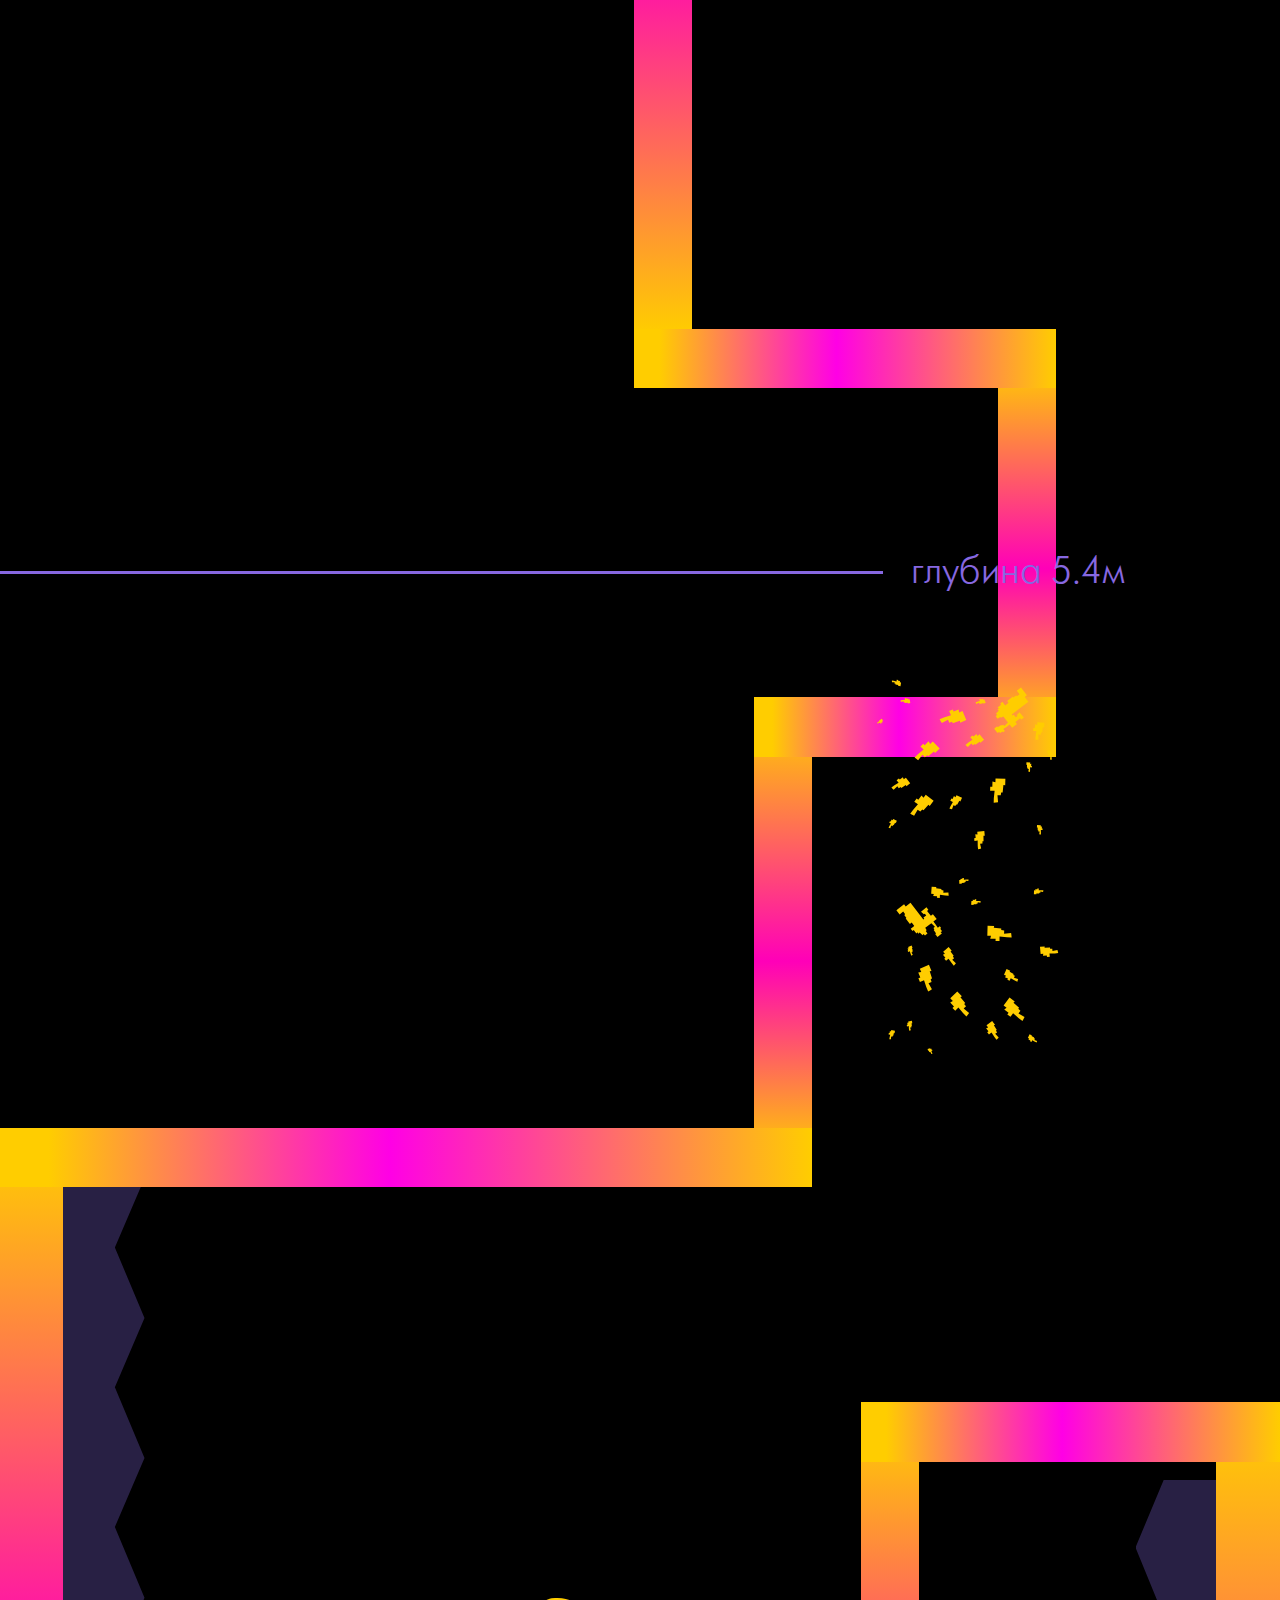
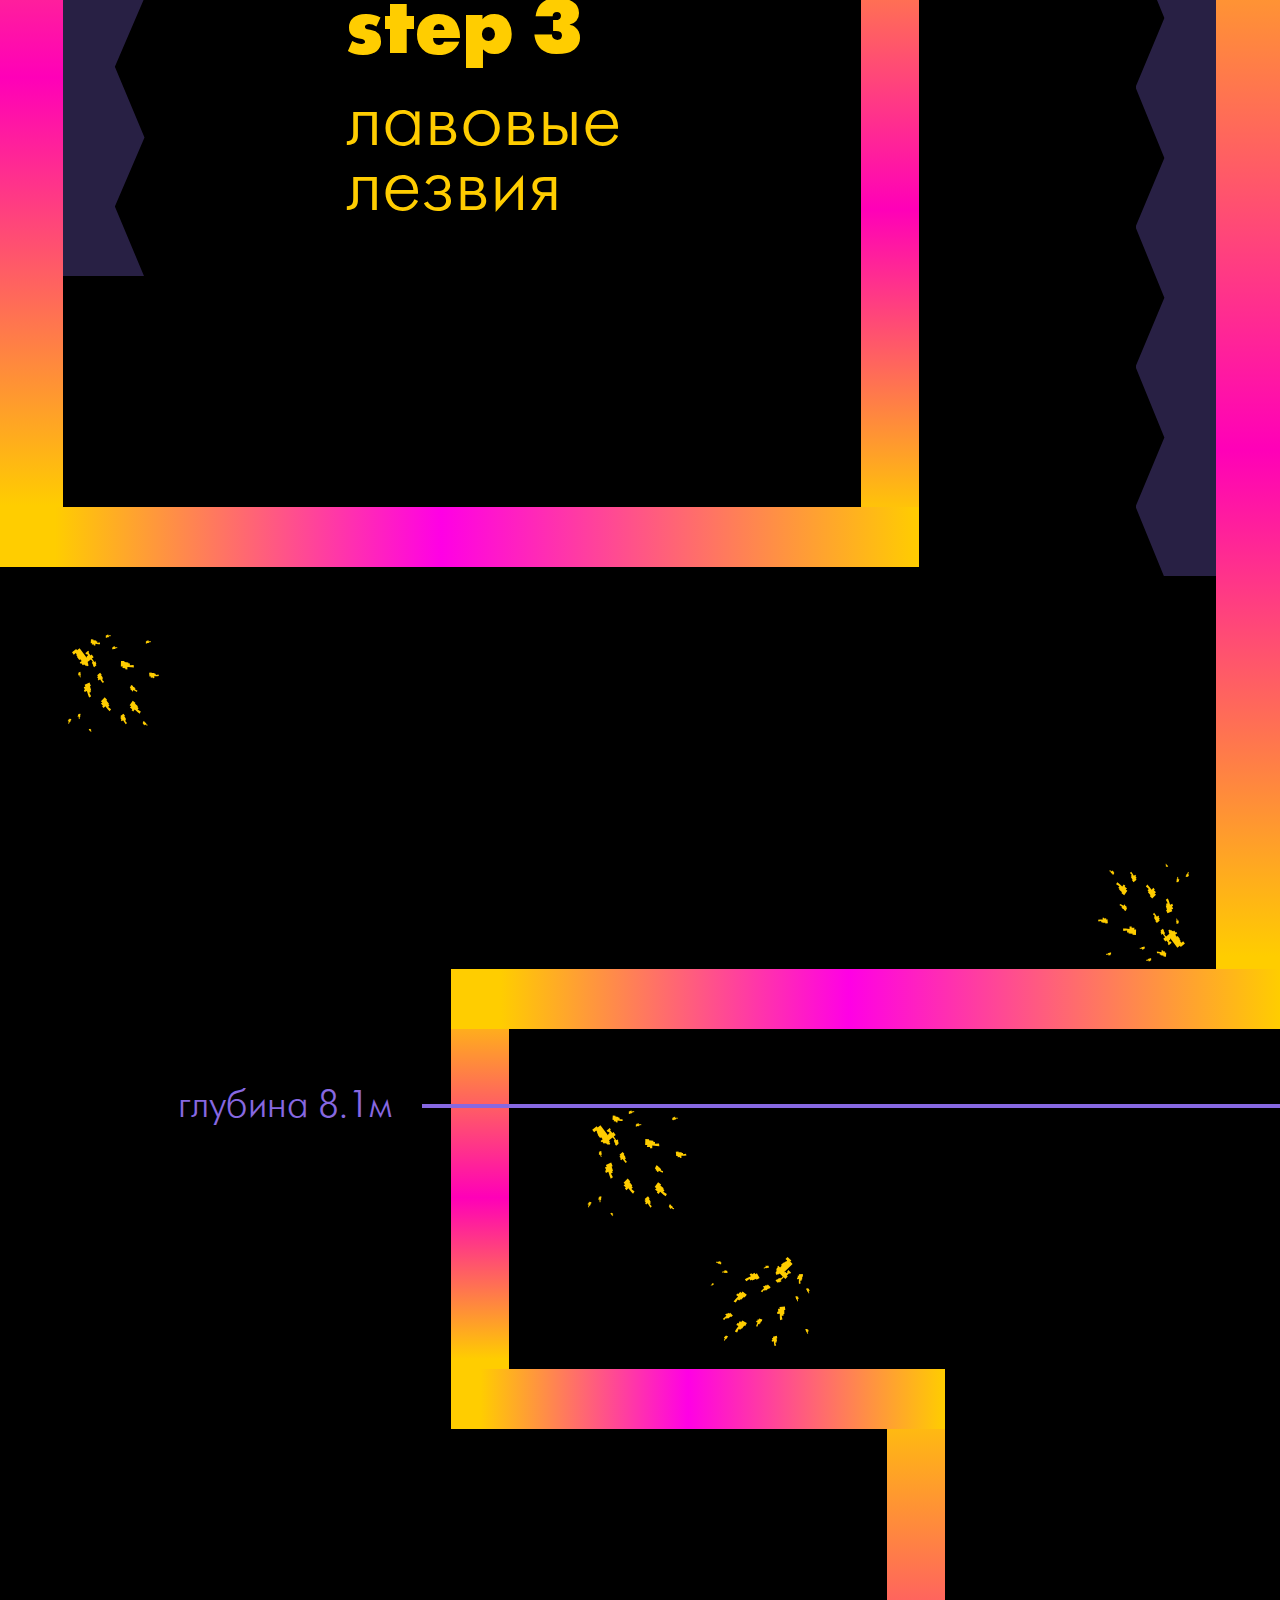
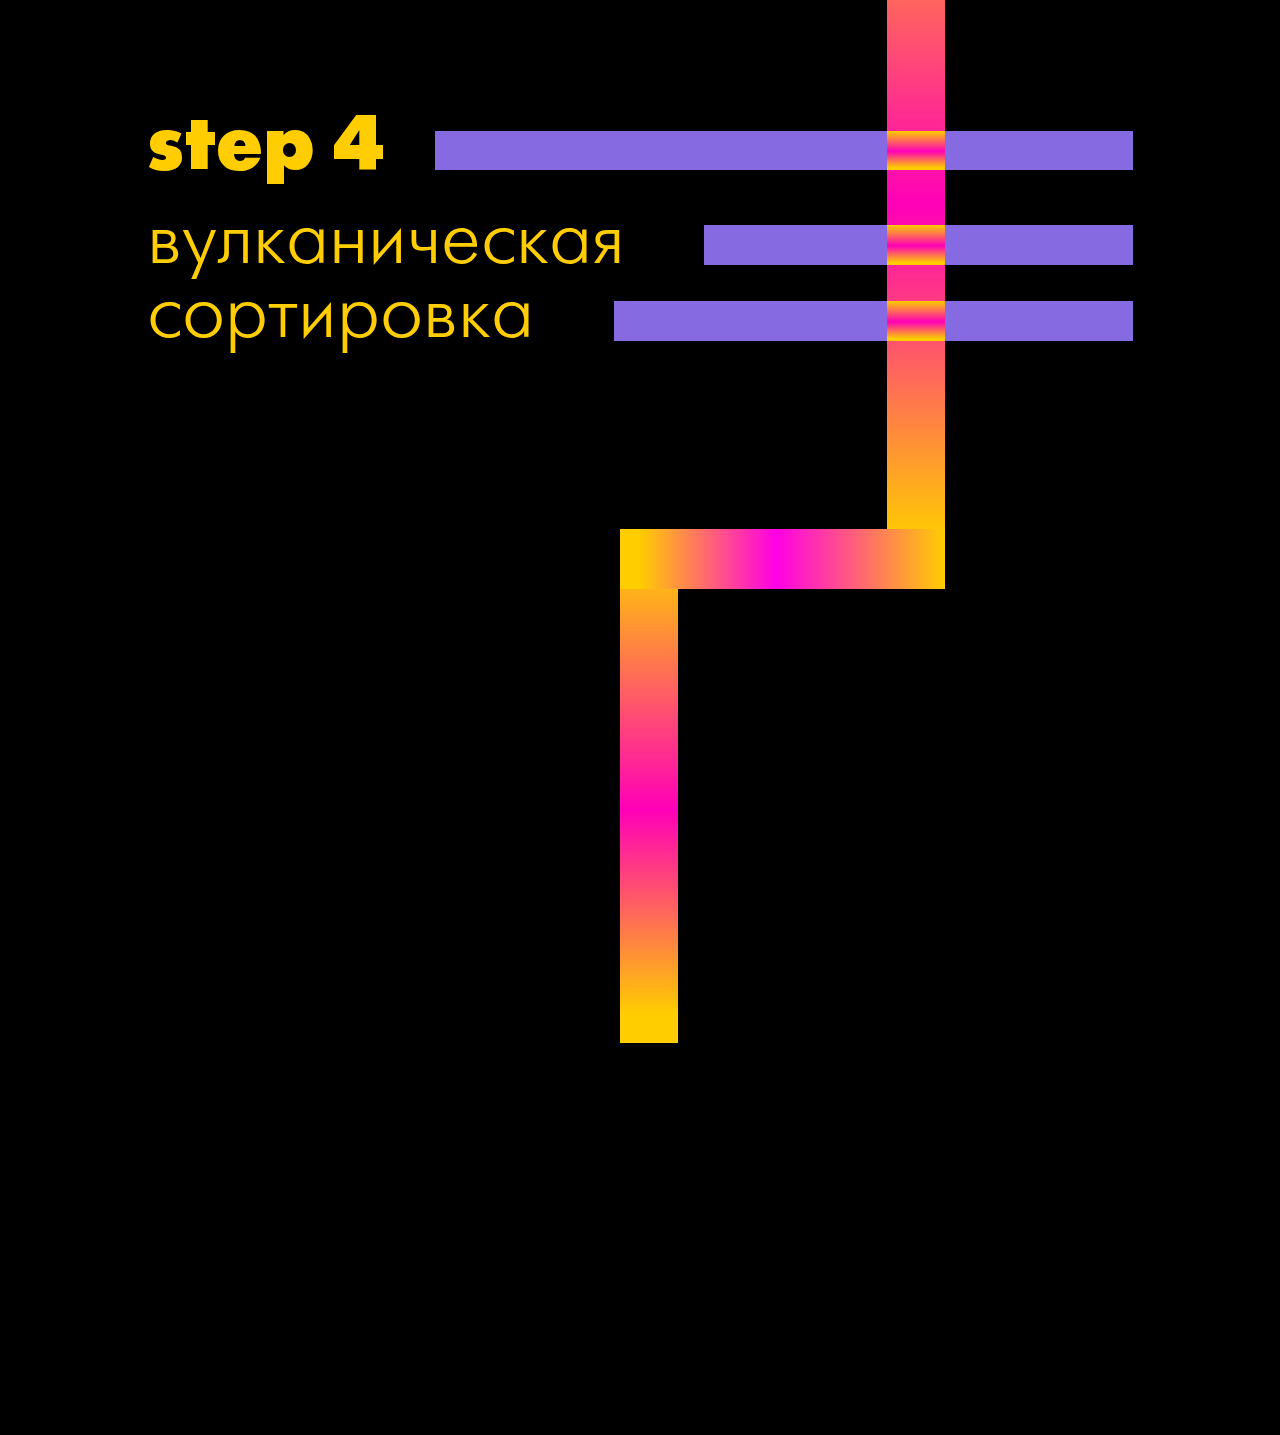
==== commit 64874d7a: "h" ====
--- a/index.html
+++ b/index.html
@@ -3,8 +3,12 @@
   <head>
     <meta charset="utf-8">
     <meta name="viewport" content="width=device-width">
+    <meta property="og:url" content="takie-dela-tovarisch.github.io">
+    <meta property="og:title" content="Boomshh">
+    <meta property="og:description" content="Веб-плакат">
+    <meta property="og:image" content="https://takie-dela-tovarisch.github.io/WikiMEDIUMM/images/narkomfin%201.jpg">
     <link rel="stylesheet" href="stylesheets/style.css">
-    <title></title>
+    <title>Boomshh</title>
     <style media="screen">
     html {
       background: grey;
@@ -22,7 +26,7 @@
 left: 0;
 top: 0;
 right: 0;
-background: url('images/13.png') no-repeat;
+/* background: url('images/13.png') no-repeat; */
 height: 100%;
 display: block;
 opacity: .2;
@@ -245,6 +249,21 @@
 
 </div>
 
+<div class="contain19">
+  <div class="blades19">
+    <div class="blade-right19">
+    </div>
+    <div class="blade-leftt19">
+    </div>
+  </div>
+  <div class="bladestwo19">
+    <div class="bladee-leftt19">
+    </div>
+    <div class="bladee-right19">
+    </div>
+  </div>
+</div>
+
 <div class="bladestext">
   <h1>step 3</h1>
   <p>лавовые лезвия</p>
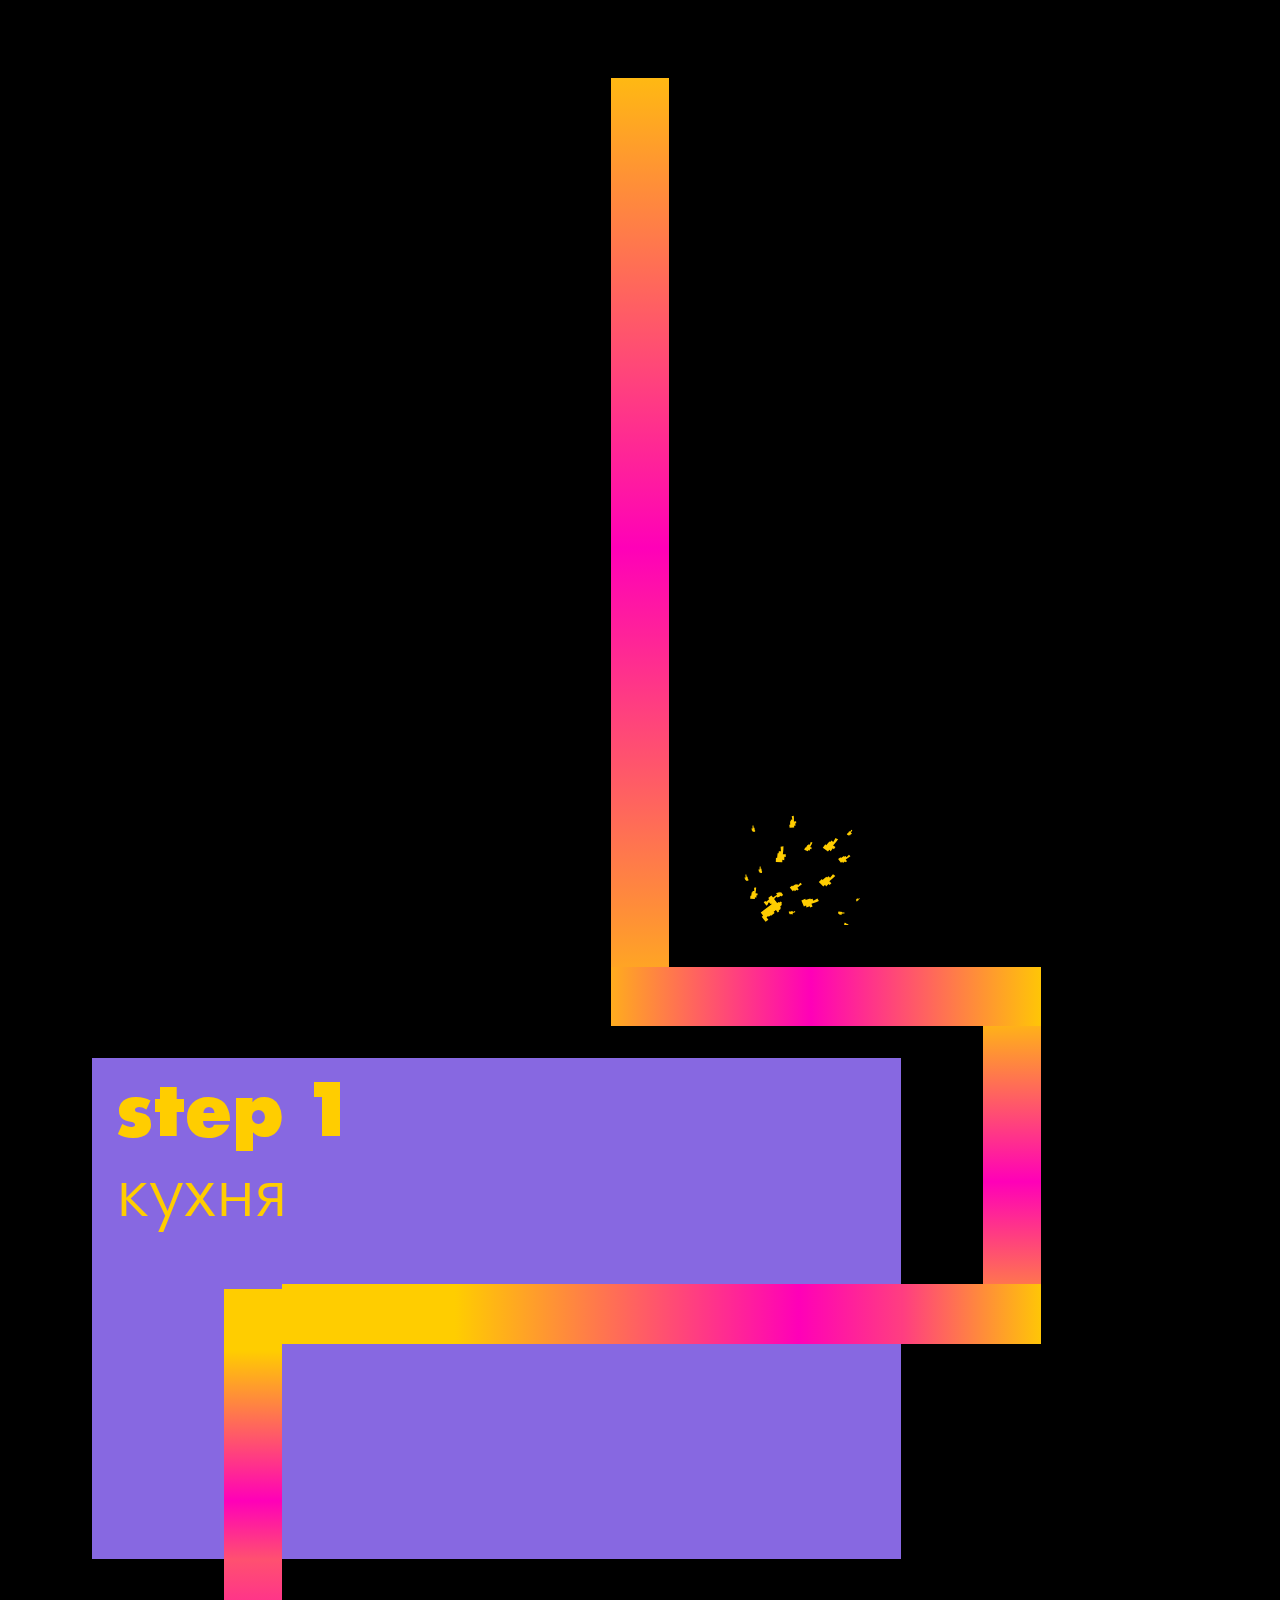
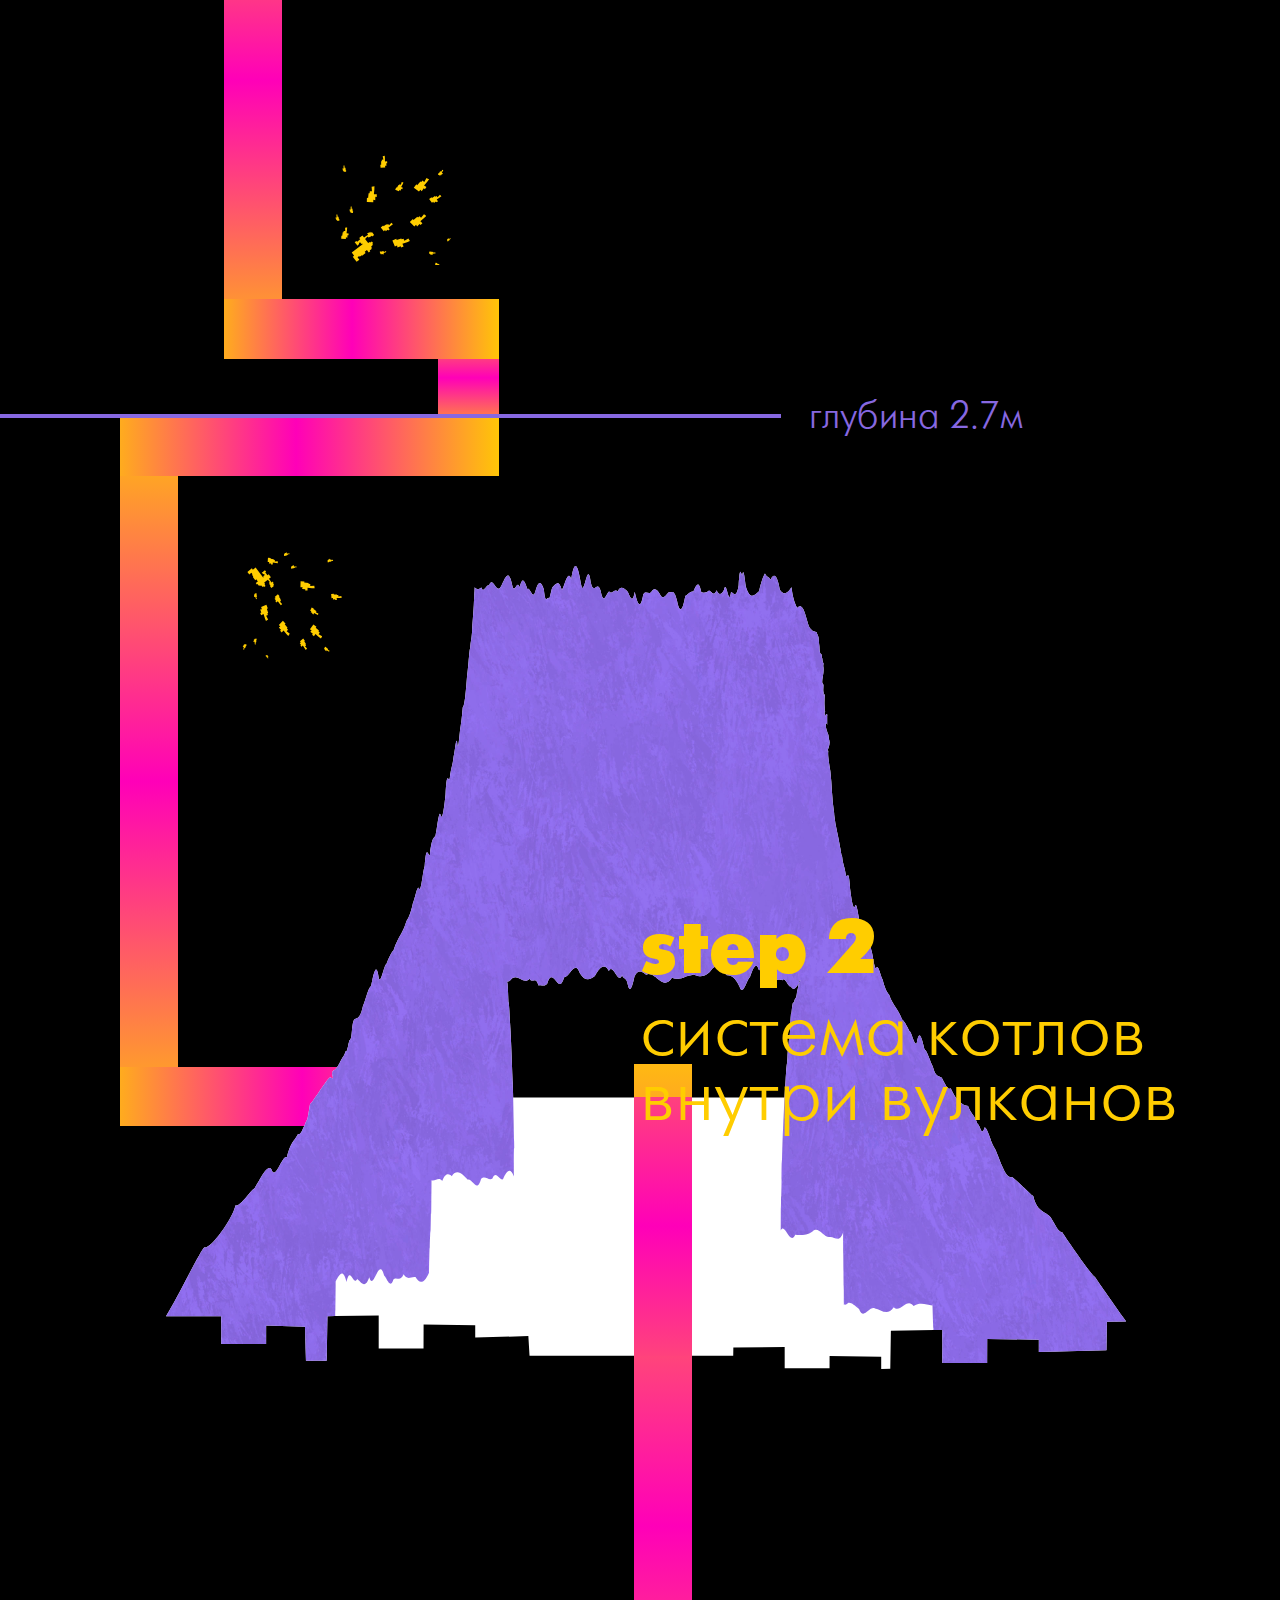
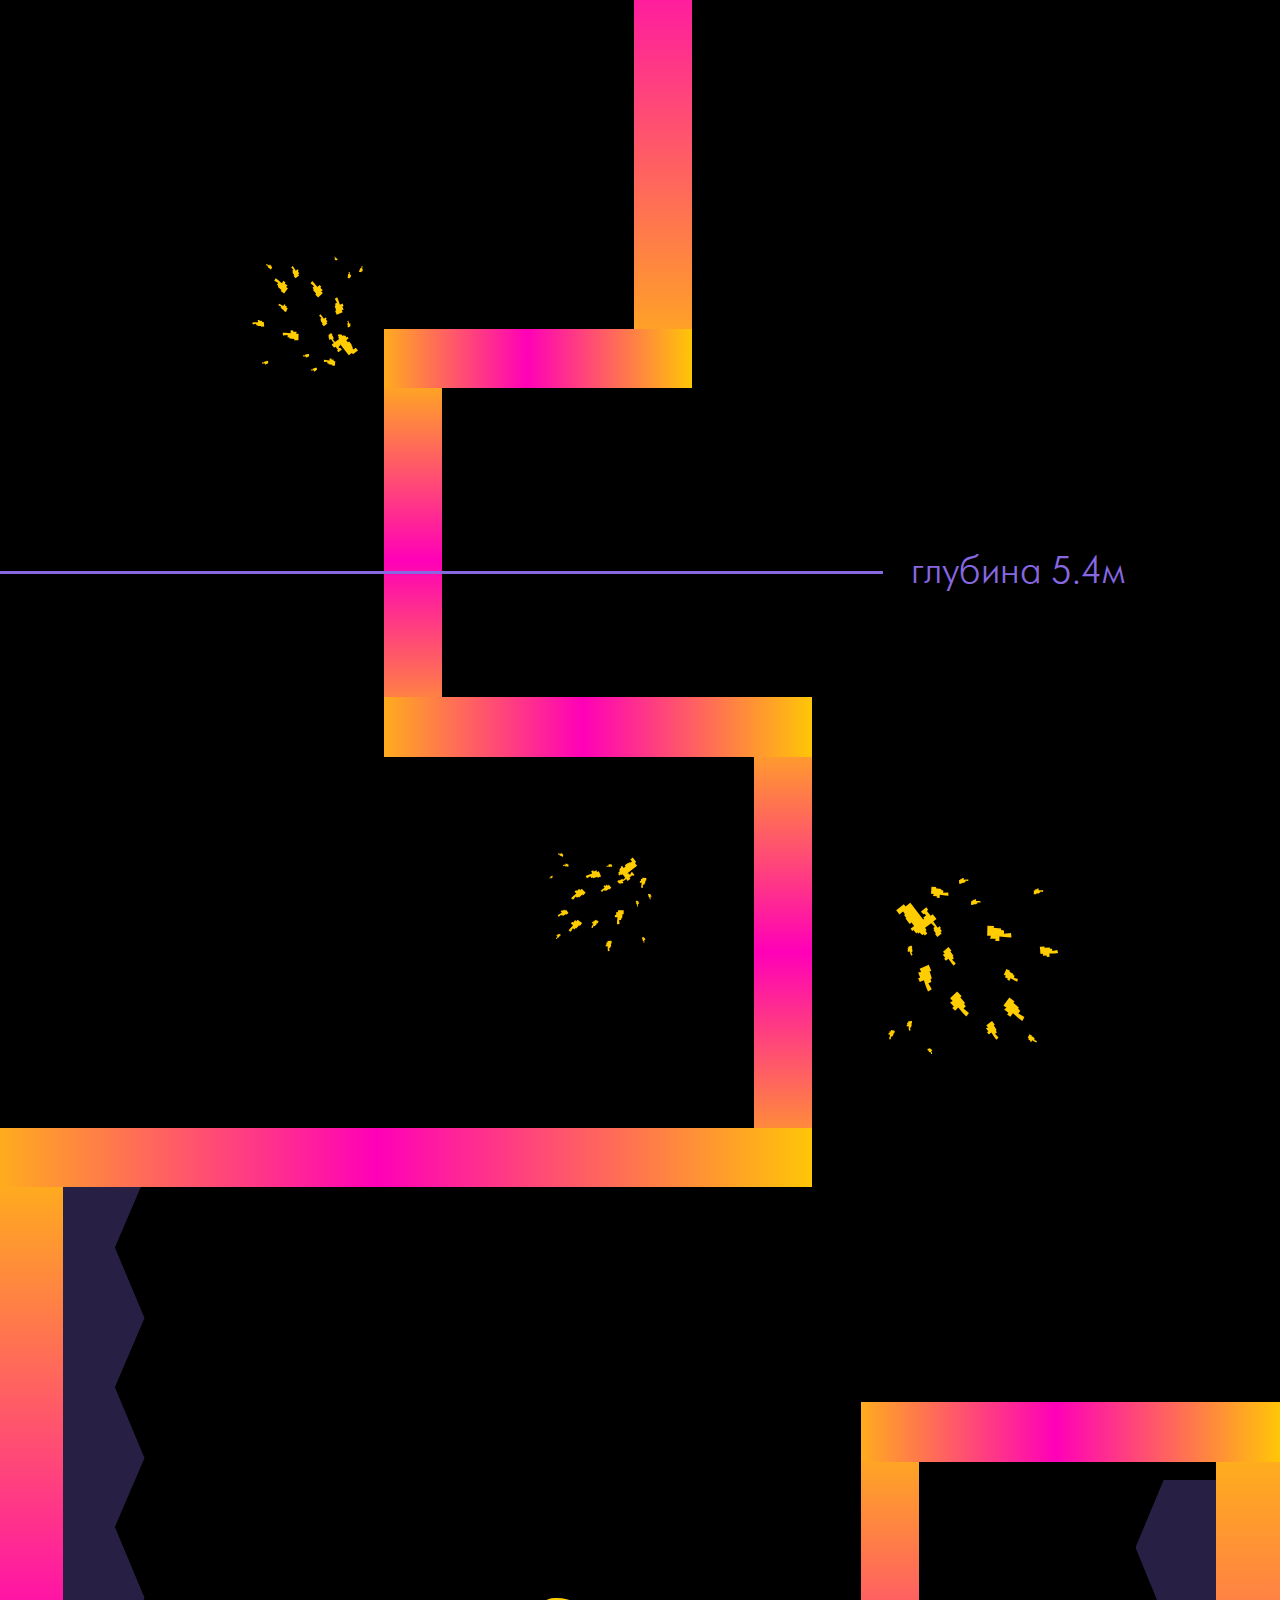
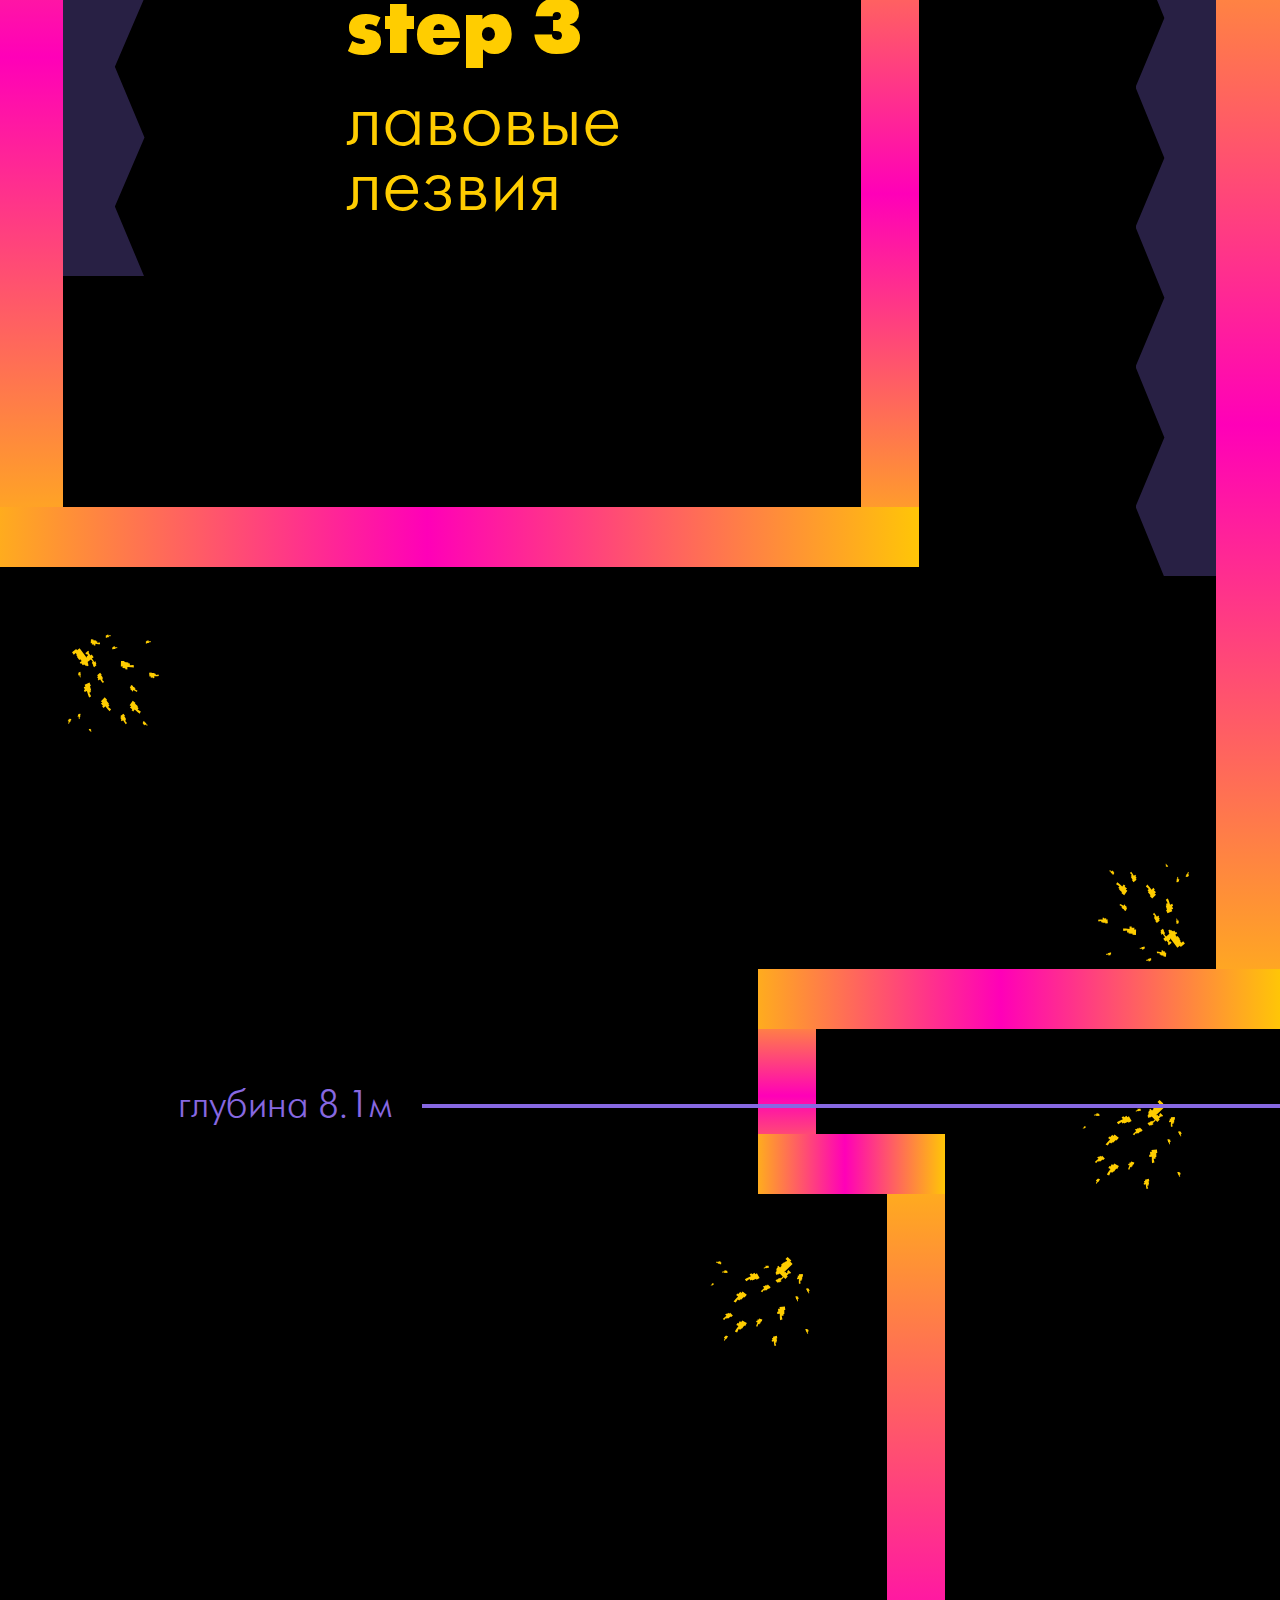
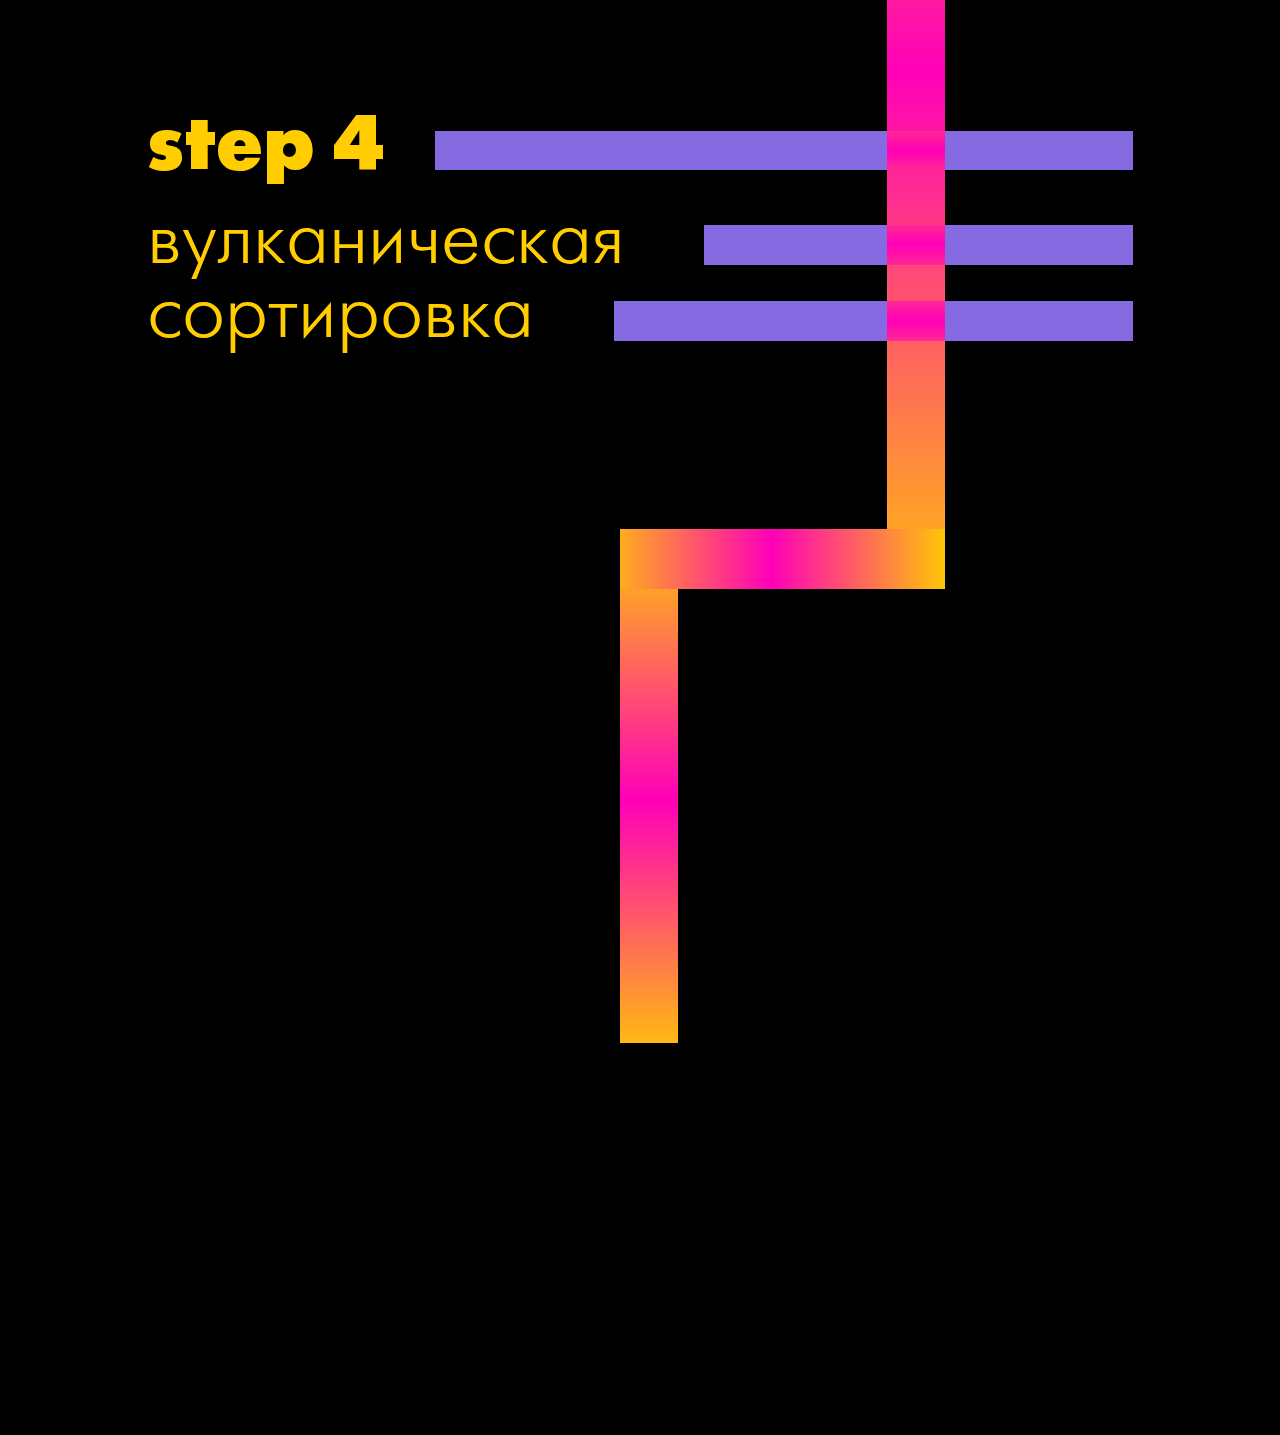
==== commit 1ccb354a: "dds" ====
--- a/index.html
+++ b/index.html
@@ -6,8 +6,10 @@
     <meta property="og:url" content="takie-dela-tovarisch.github.io">
     <meta property="og:title" content="Boomshh">
     <meta property="og:description" content="Веб-плакат">
-    <meta property="og:image" content="https://takie-dela-tovarisch.github.io/WikiMEDIUMM/images/narkomfin%201.jpg">
+    <meta property="og:image" content="https://github.com/takie-dela-tovarisch/Boomshh/blob/main/images/facebook.png">
     <link rel="stylesheet" href="stylesheets/style.css">
+    <link rel="icon" type="image/png" href="images/favicon.svg" />
+    <link rel="icon" type="image/png" href="images/favicon.ico" />
     <title>Boomshh</title>
     <style media="screen">
     html {
@@ -378,90 +380,6 @@
       </div>
     </div>
 
-
-
-    <div class="umirayu">
-    <!-- <div class="squares">
-      <div class="square">
-      </div>
-      <div class="square2">
-      </div>
-      <div class="square3">
-      </div>
-      <div class="square4">
-      </div>
-      <div class="square5">
-      </div>
-      <div class="square6">
-      </div>
-      <div class="square7">
-      </div>
-      <div class="square8">
-      </div>
-      <div class="square9">
-      </div>
-      <div class="square10">
-      </div>
-      <div class="square11">
-      </div>
-      <div class="square12">
-      </div>
-    </div> -->
-    <!-- <div class="squares2">
-      <div class="square">
-      </div>
-      <div class="square2">
-      </div>
-      <div class="square3">
-      </div>
-      <div class="square4">
-      </div>
-      <div class="square5">
-      </div>
-      <div class="square6">
-      </div>
-      <div class="square7">
-      </div>
-      <div class="square8">
-      </div>
-      <div class="square9">
-      </div>
-      <div class="square10">
-      </div>
-      <div class="square11">
-      </div>
-      <div class="square12">
-      </div>
-    </div> -->
-    <!-- <div class="squares3">
-      <div class="square">
-      </div>
-      <div class="square2">
-      </div>
-      <div class="square3">
-      </div>
-      <div class="square4">
-      </div>
-      <div class="square5">
-      </div>
-      <div class="square6">
-      </div>
-      <div class="square7">
-      </div>
-      <div class="square8">
-      </div>
-      <div class="square9">
-      </div>
-      <div class="square10">
-      </div>
-      <div class="square11">
-      </div>
-      <div class="square12">
-      </div>
-    </div> -->
-    </div>
-
-
     <div class="endgame">
     <img src="images/bonap.svg" alt="">
     </div>
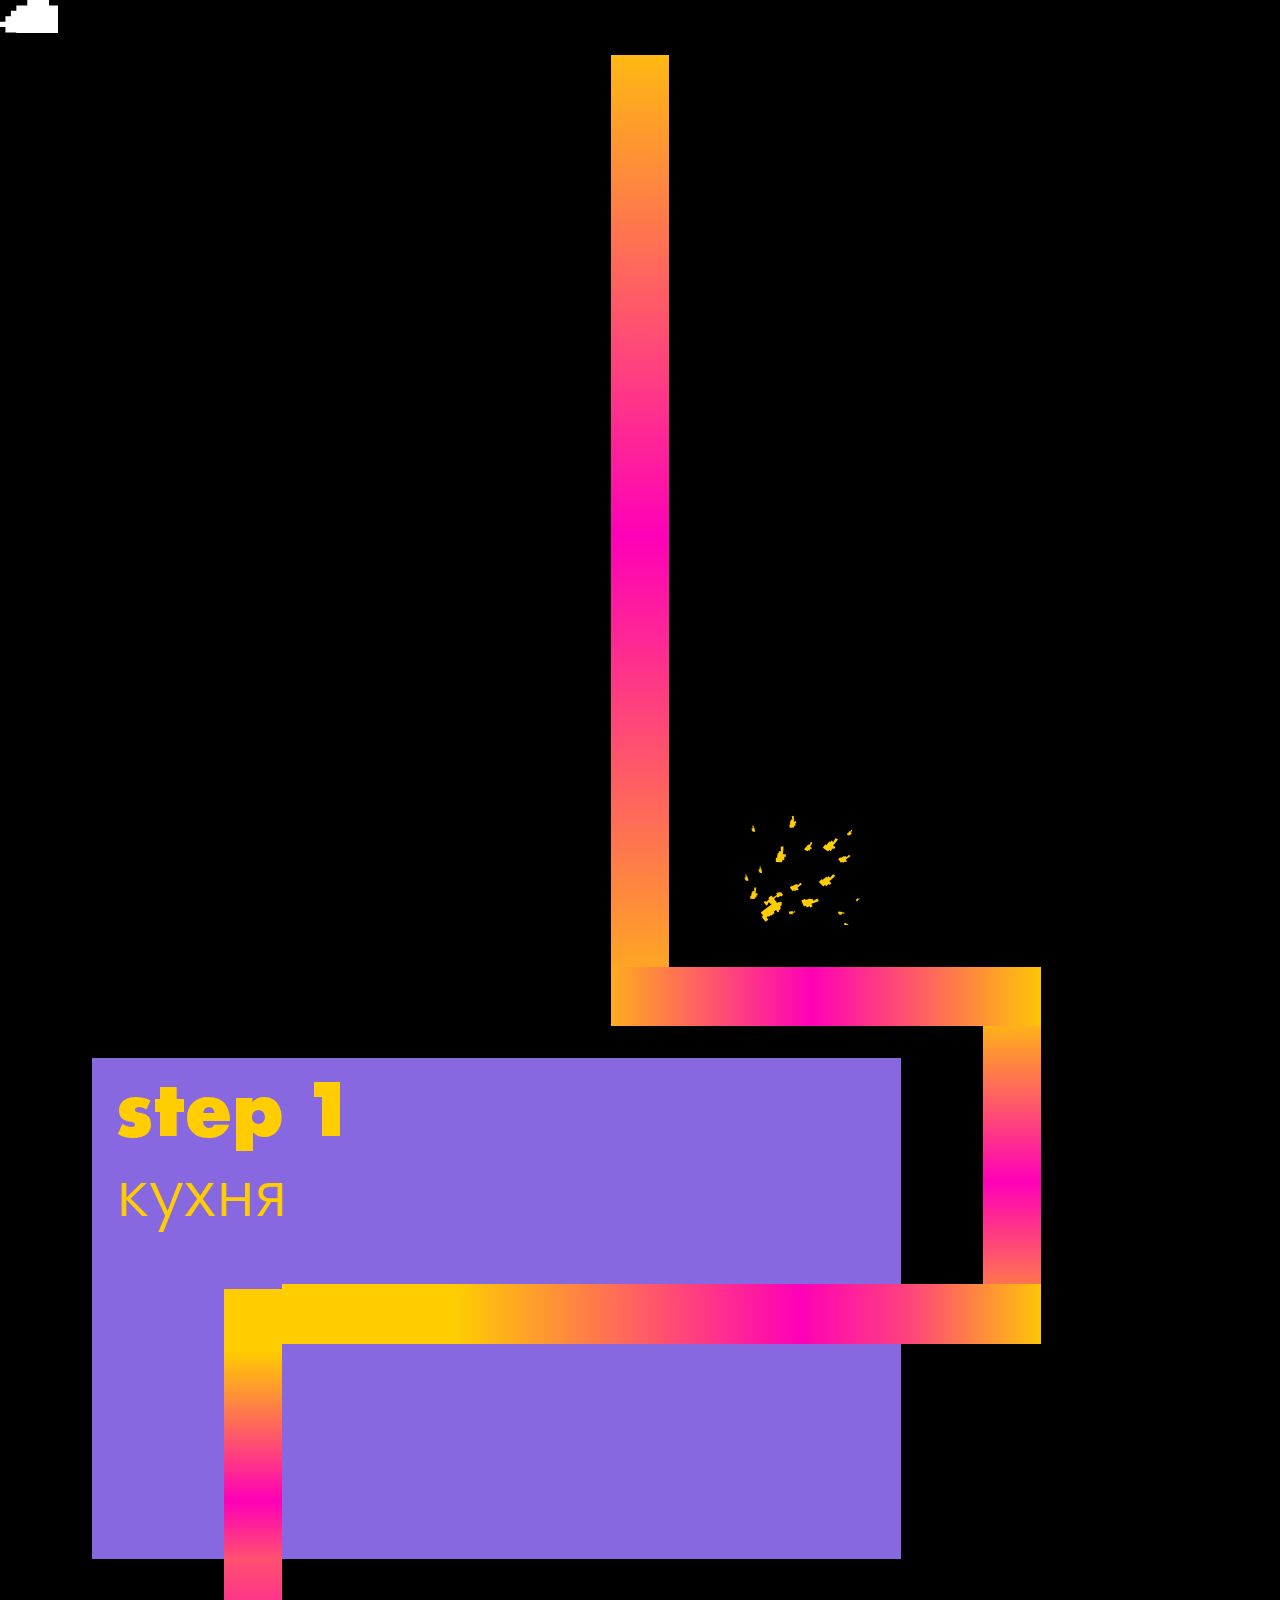
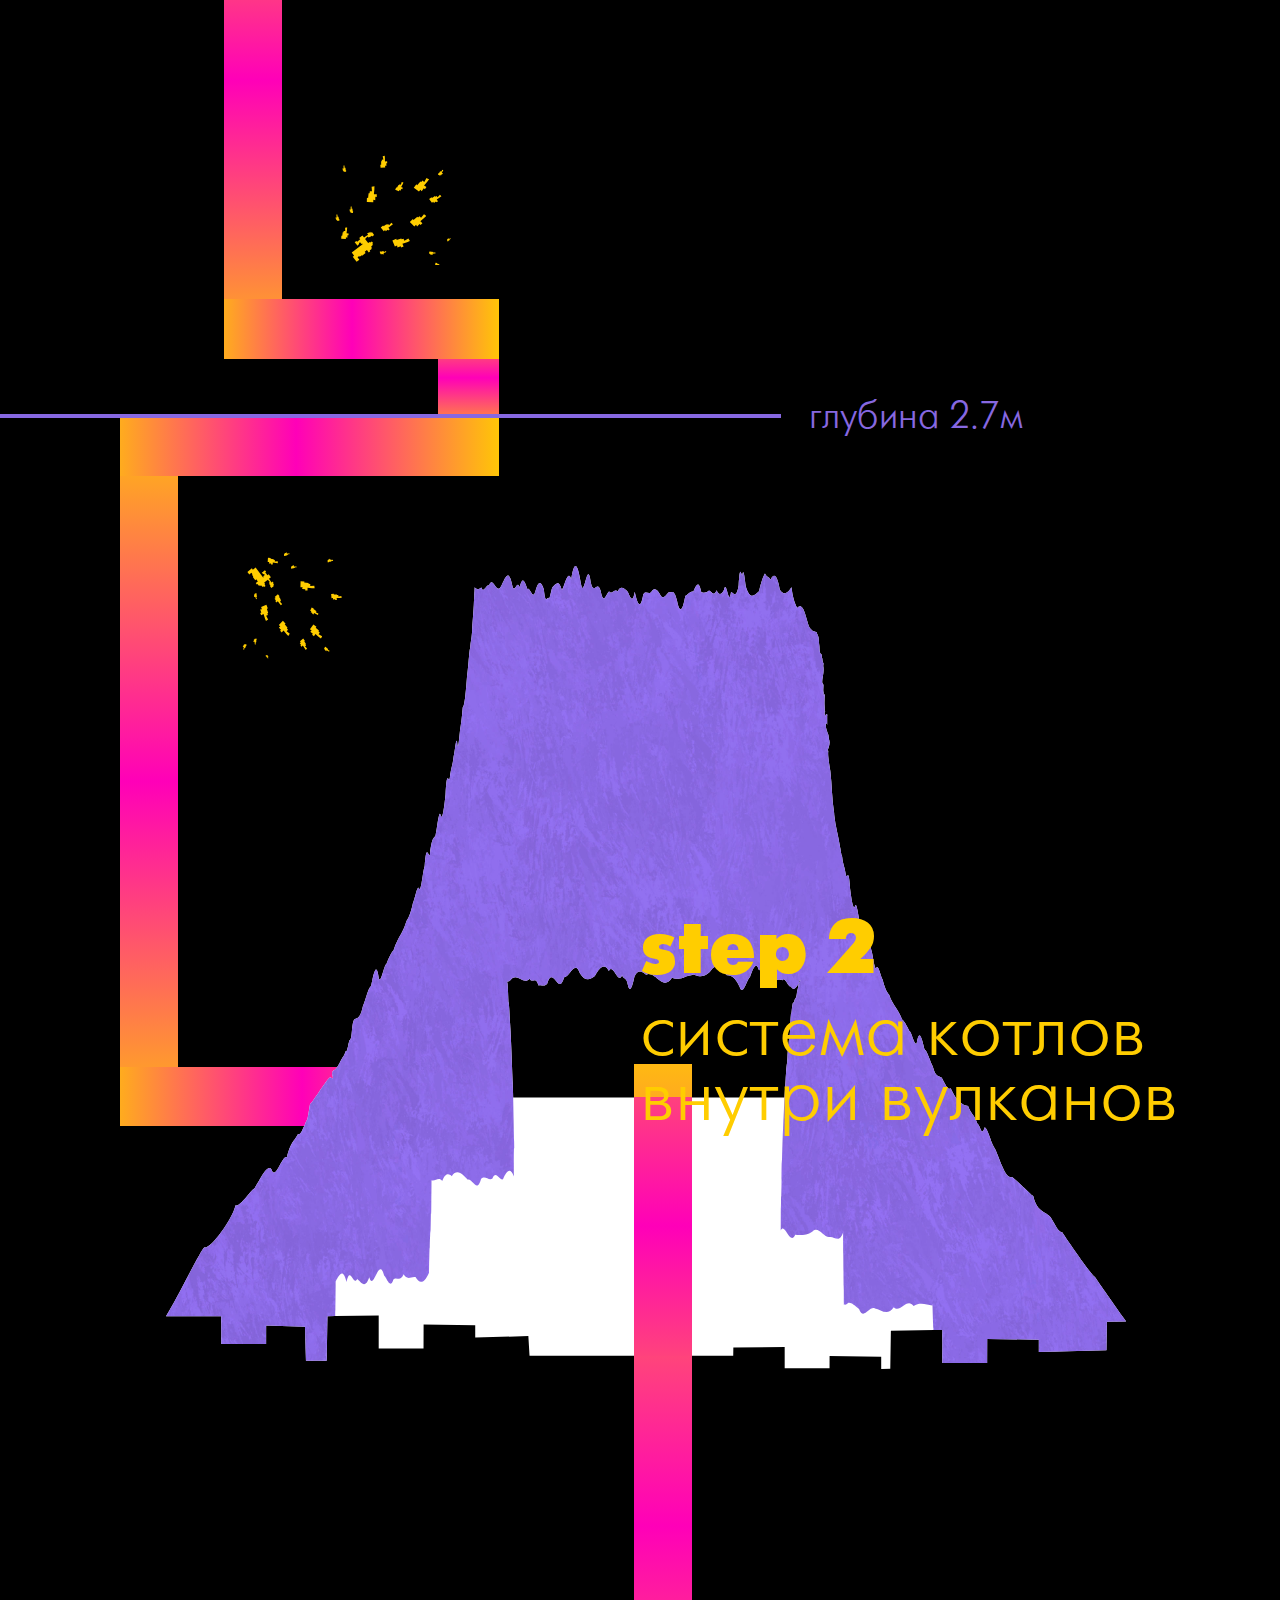
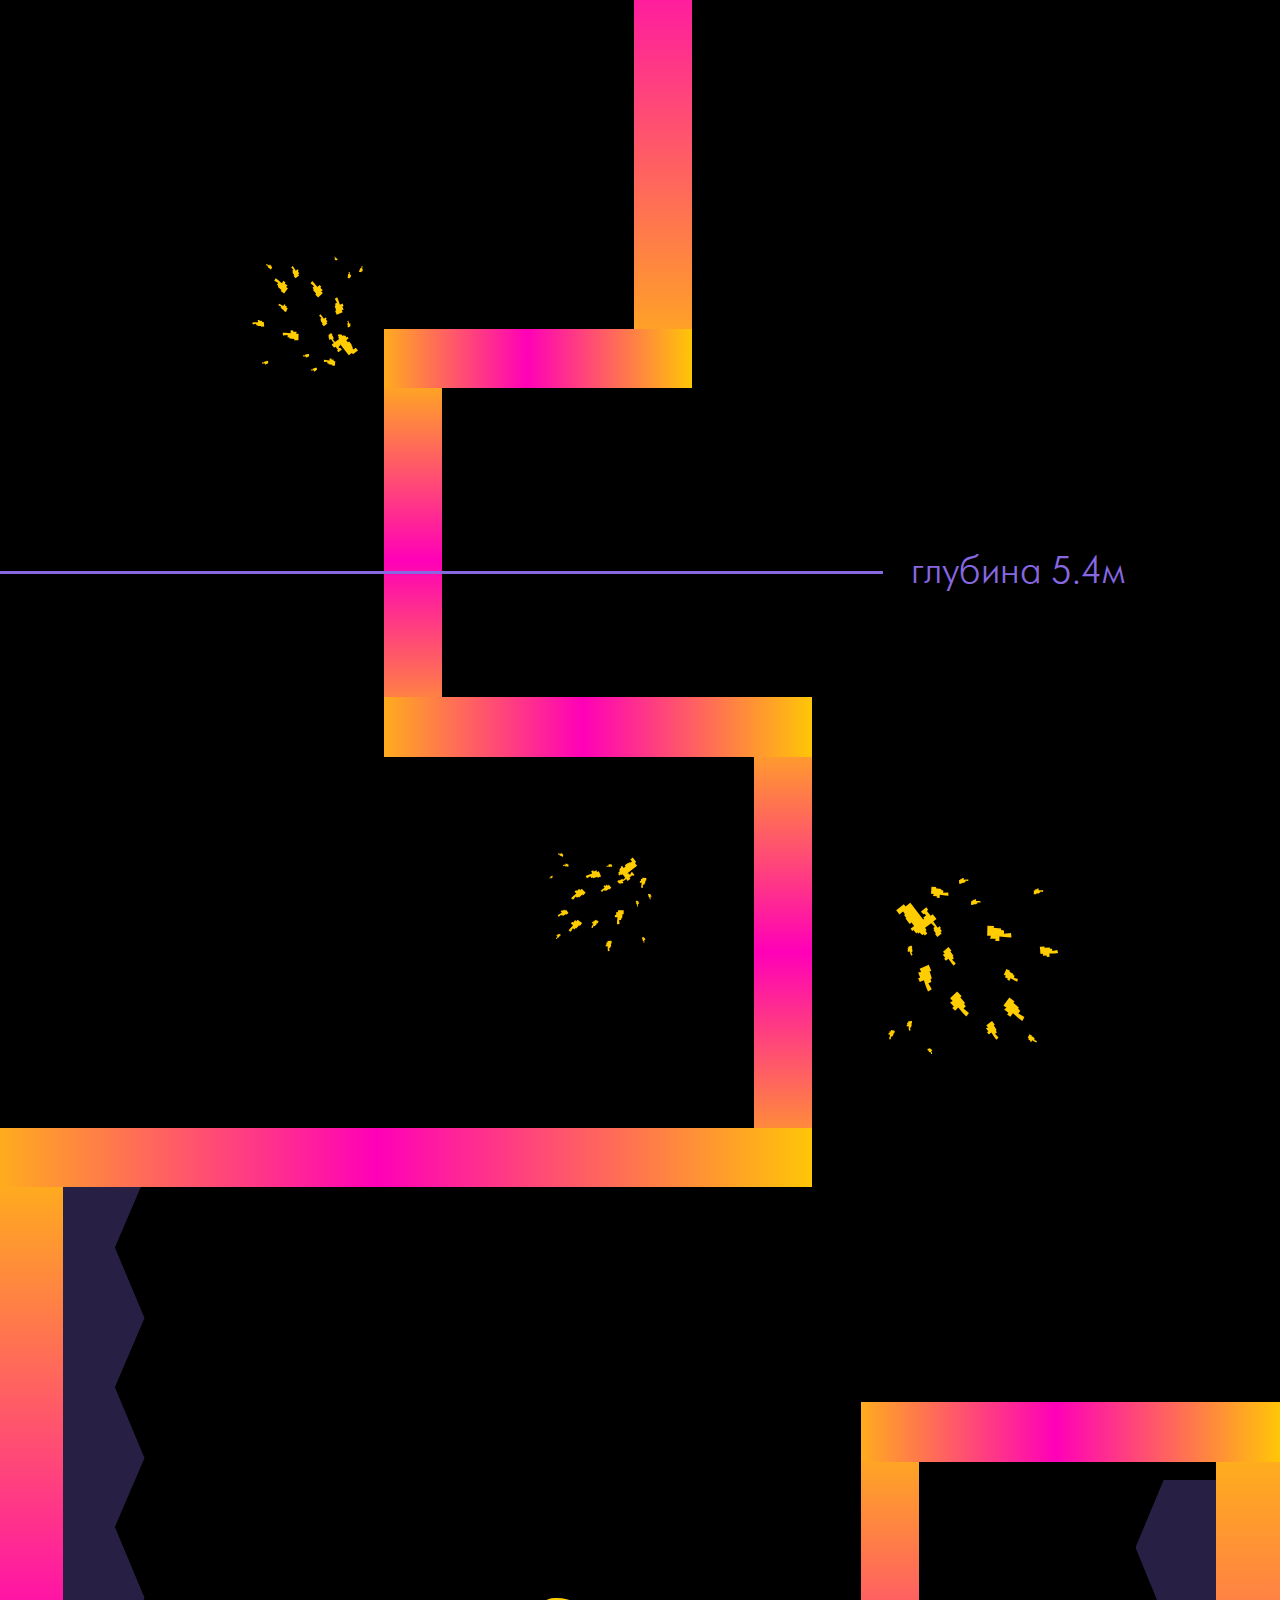
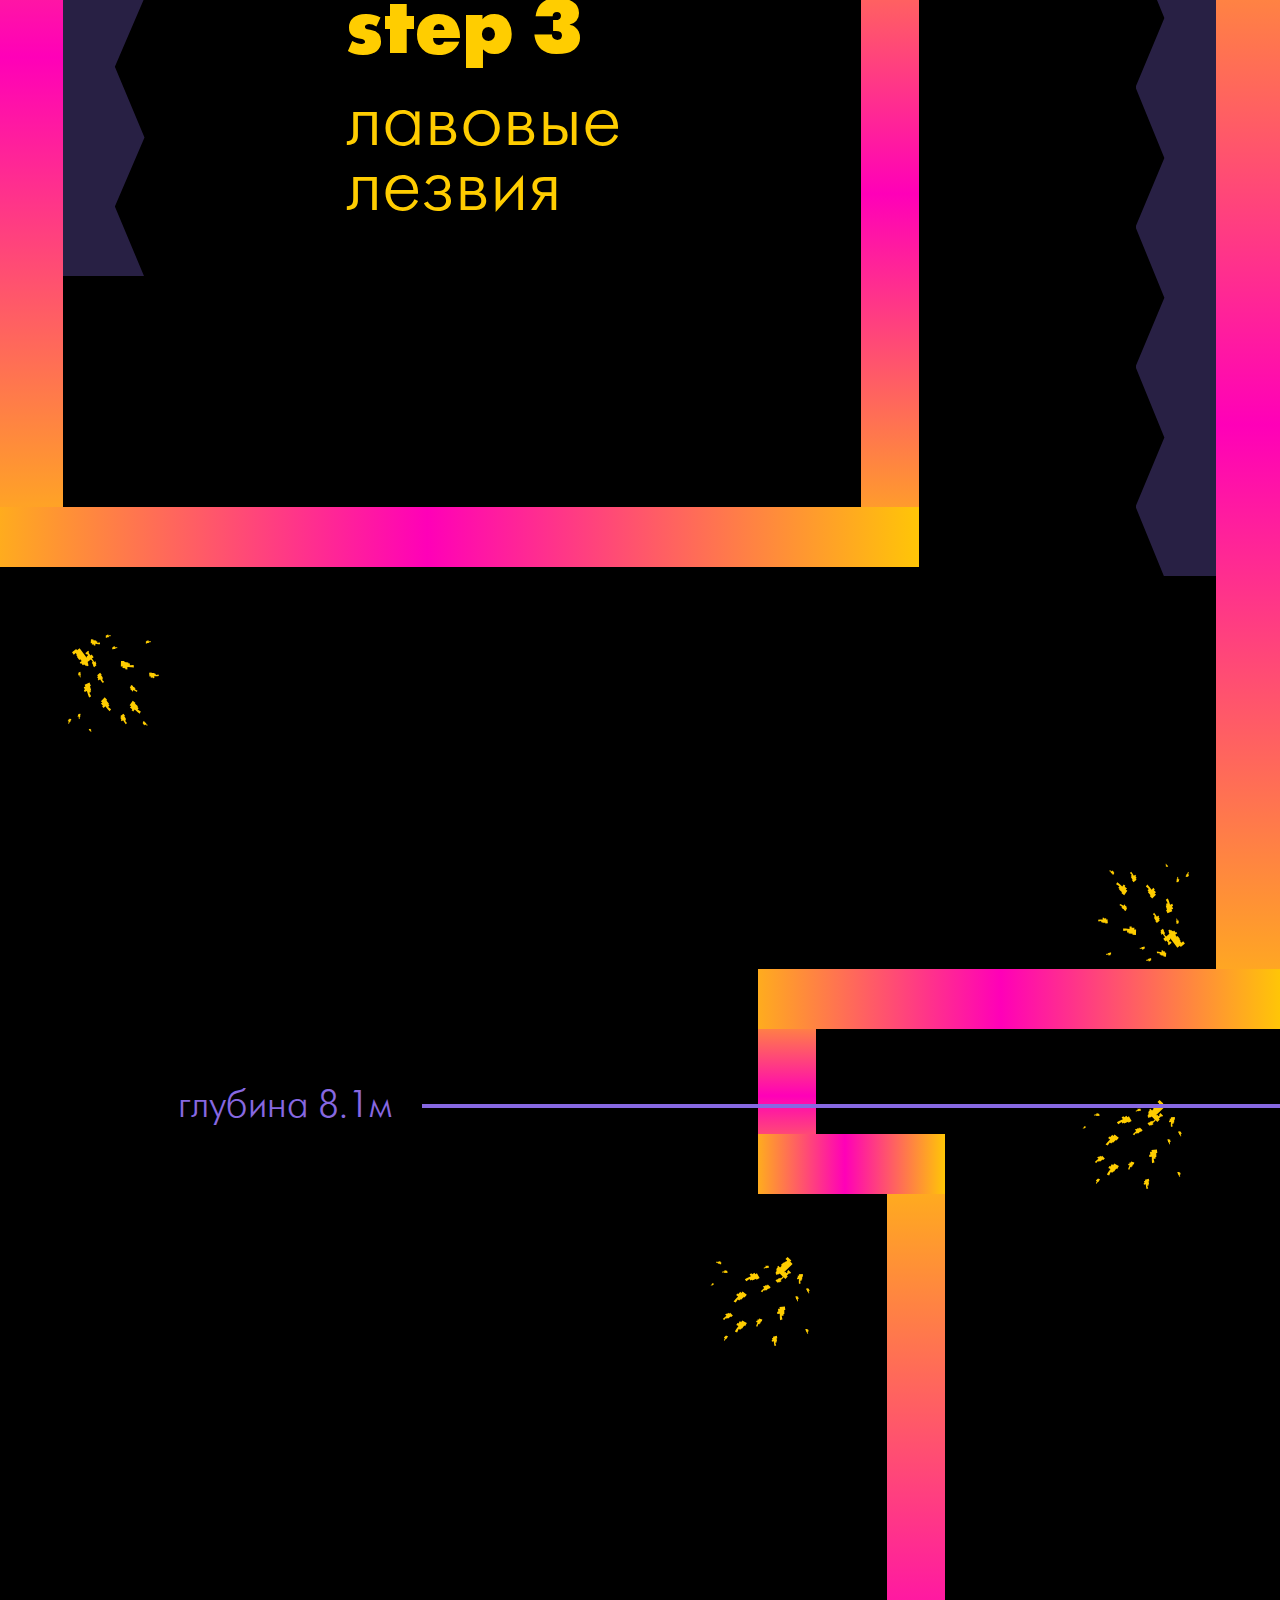
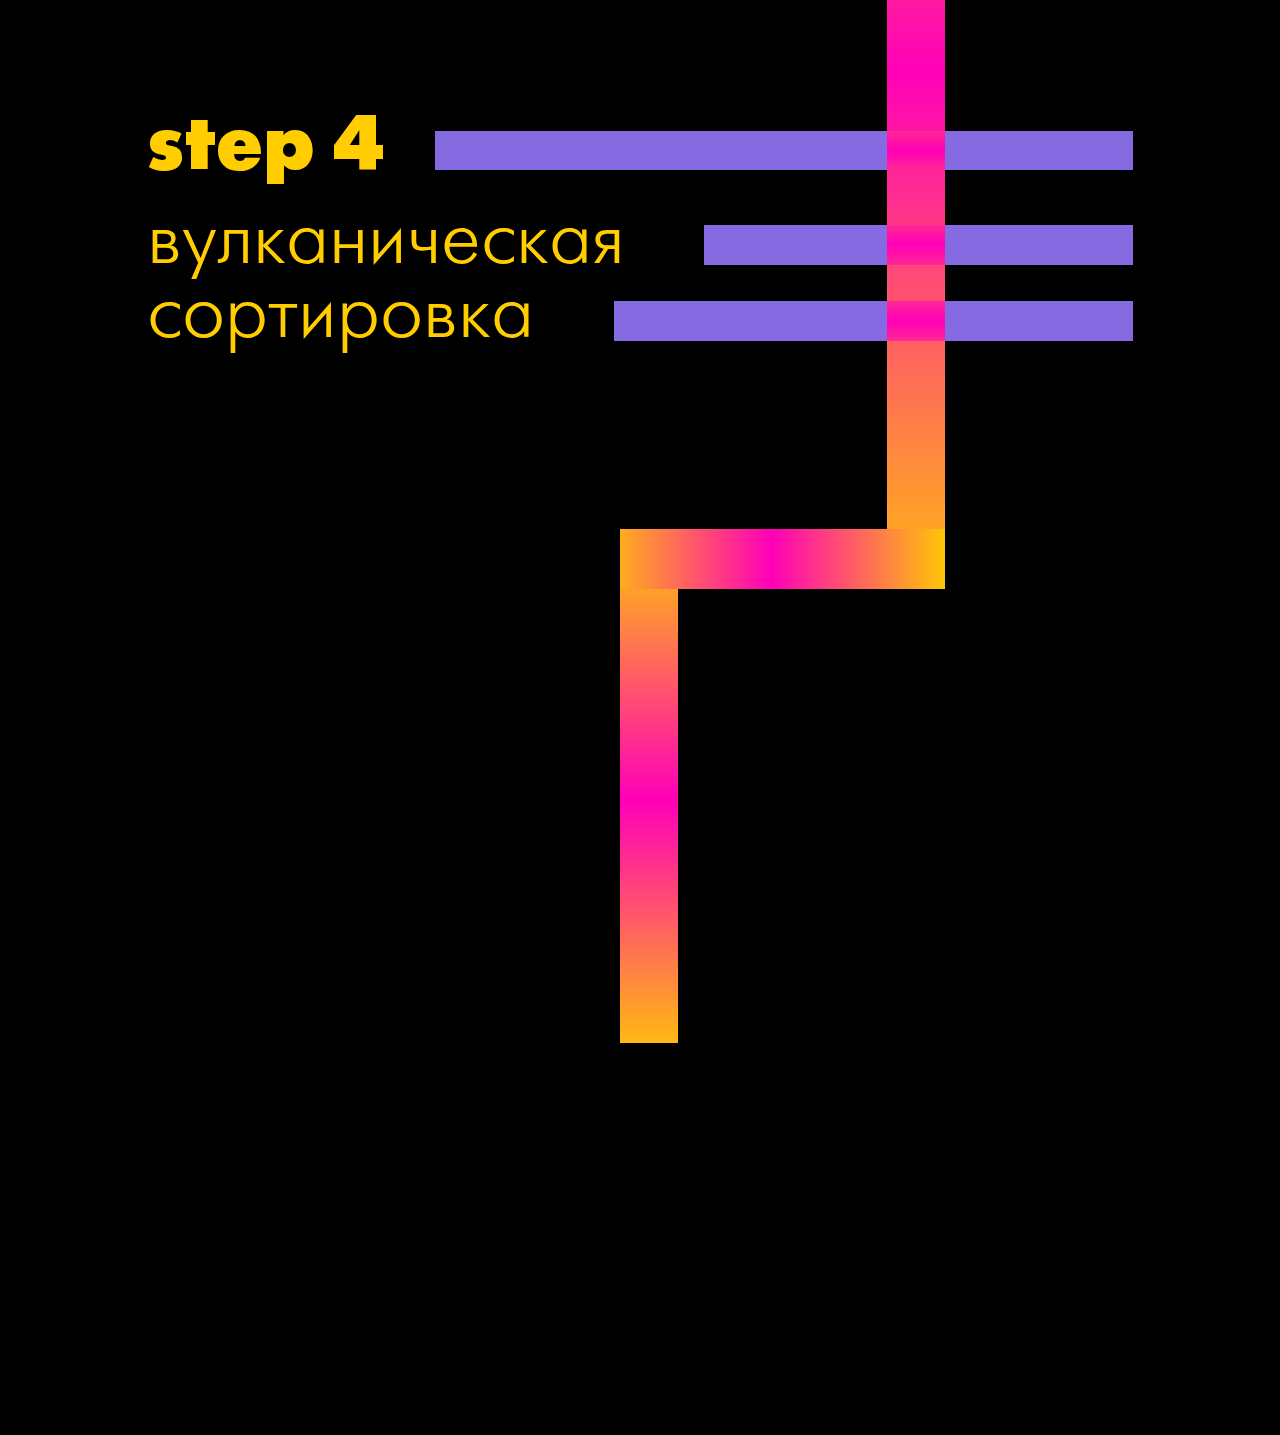
==== commit f73ec9c0: "dff" ====
--- a/index.html
+++ b/index.html
@@ -13,11 +13,10 @@
     <title>Boomshh</title>
     <style media="screen">
     html {
-      background: grey;
+      background: black;
     }
       body {
         background-color: black;
-        /* width: 1280px; */
         margin: 0 auto;
         position: relative;
         display: block;
@@ -33,11 +32,20 @@
 display: block;
 opacity: .2;
 }
+.eye {
+  position: absolute;
+  background-image: url("images/eye.svg");
+  width: 4.52vw;
+  height: 2.57vw;
+}
     </style>
   </head>
 
 
   <body>
+    <div class="eye">
+
+    </div>
 <div class="sprite">
 </div>
 <div class="sprite2">
@@ -45,6 +53,8 @@
 <div class="sprite3">
 </div>
 <div class="brizgcont">
+</div>
+<div class="icont1">
 </div>
 <div class="brizgcont2">
 </div>
@@ -59,6 +69,8 @@
 <div class="sdohlacont3">
 </div>
 <div class="littlecont">
+</div>
+<div class="icont2">
 </div>
 <div class="littlecont5">
 </div>
@@ -211,14 +223,12 @@
 
 <div class="phbowl">
   <div class="icandy">
-  <div class="candy1">
-  <img src="images/candy.svg" alt="">
+  <div class="icandy1">
   </div>
   <div class="icandy2">
   <img src="images/candy.svg" alt="">
   </div>
-  <div class="candy3">
-  <img src="images/candy.svg" alt="">
+  <div class="icandy3">
   </div>
   <div class="icandy4">
   <img src="images/candy.svg" alt="">
